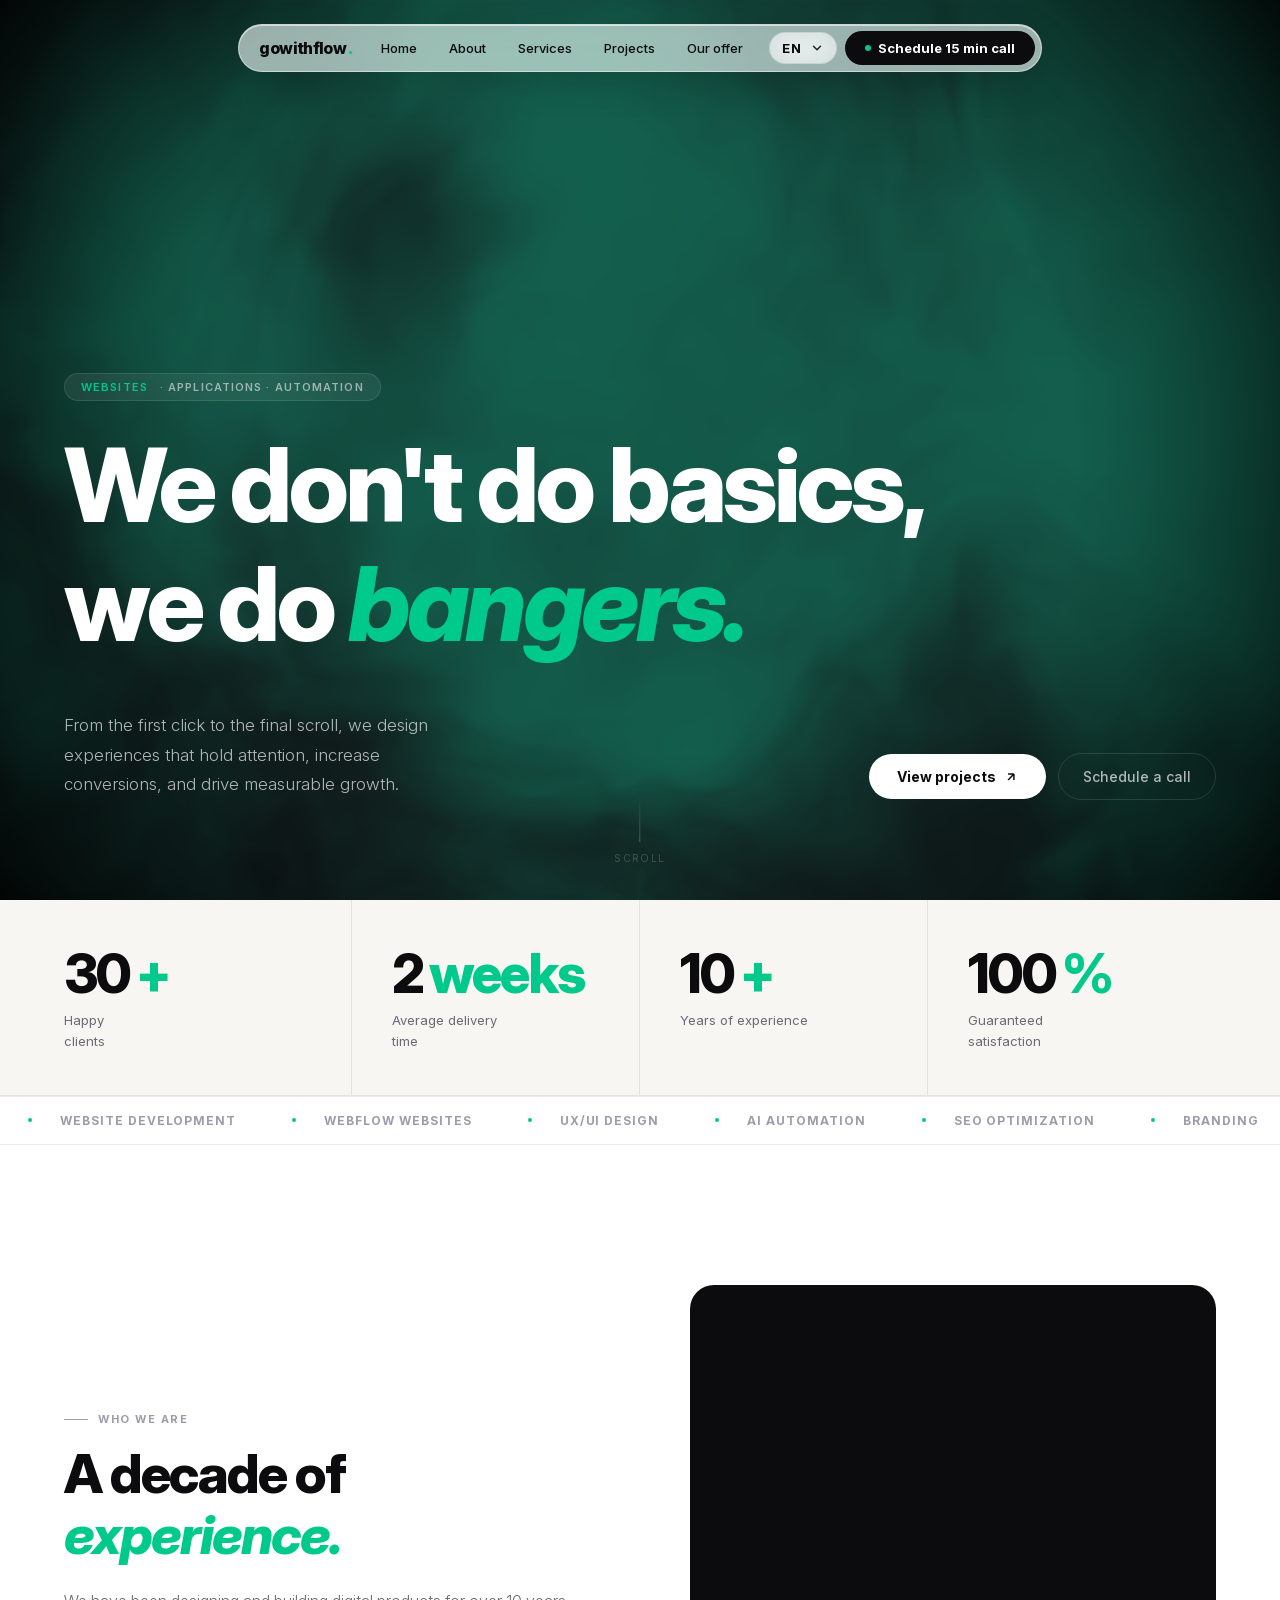
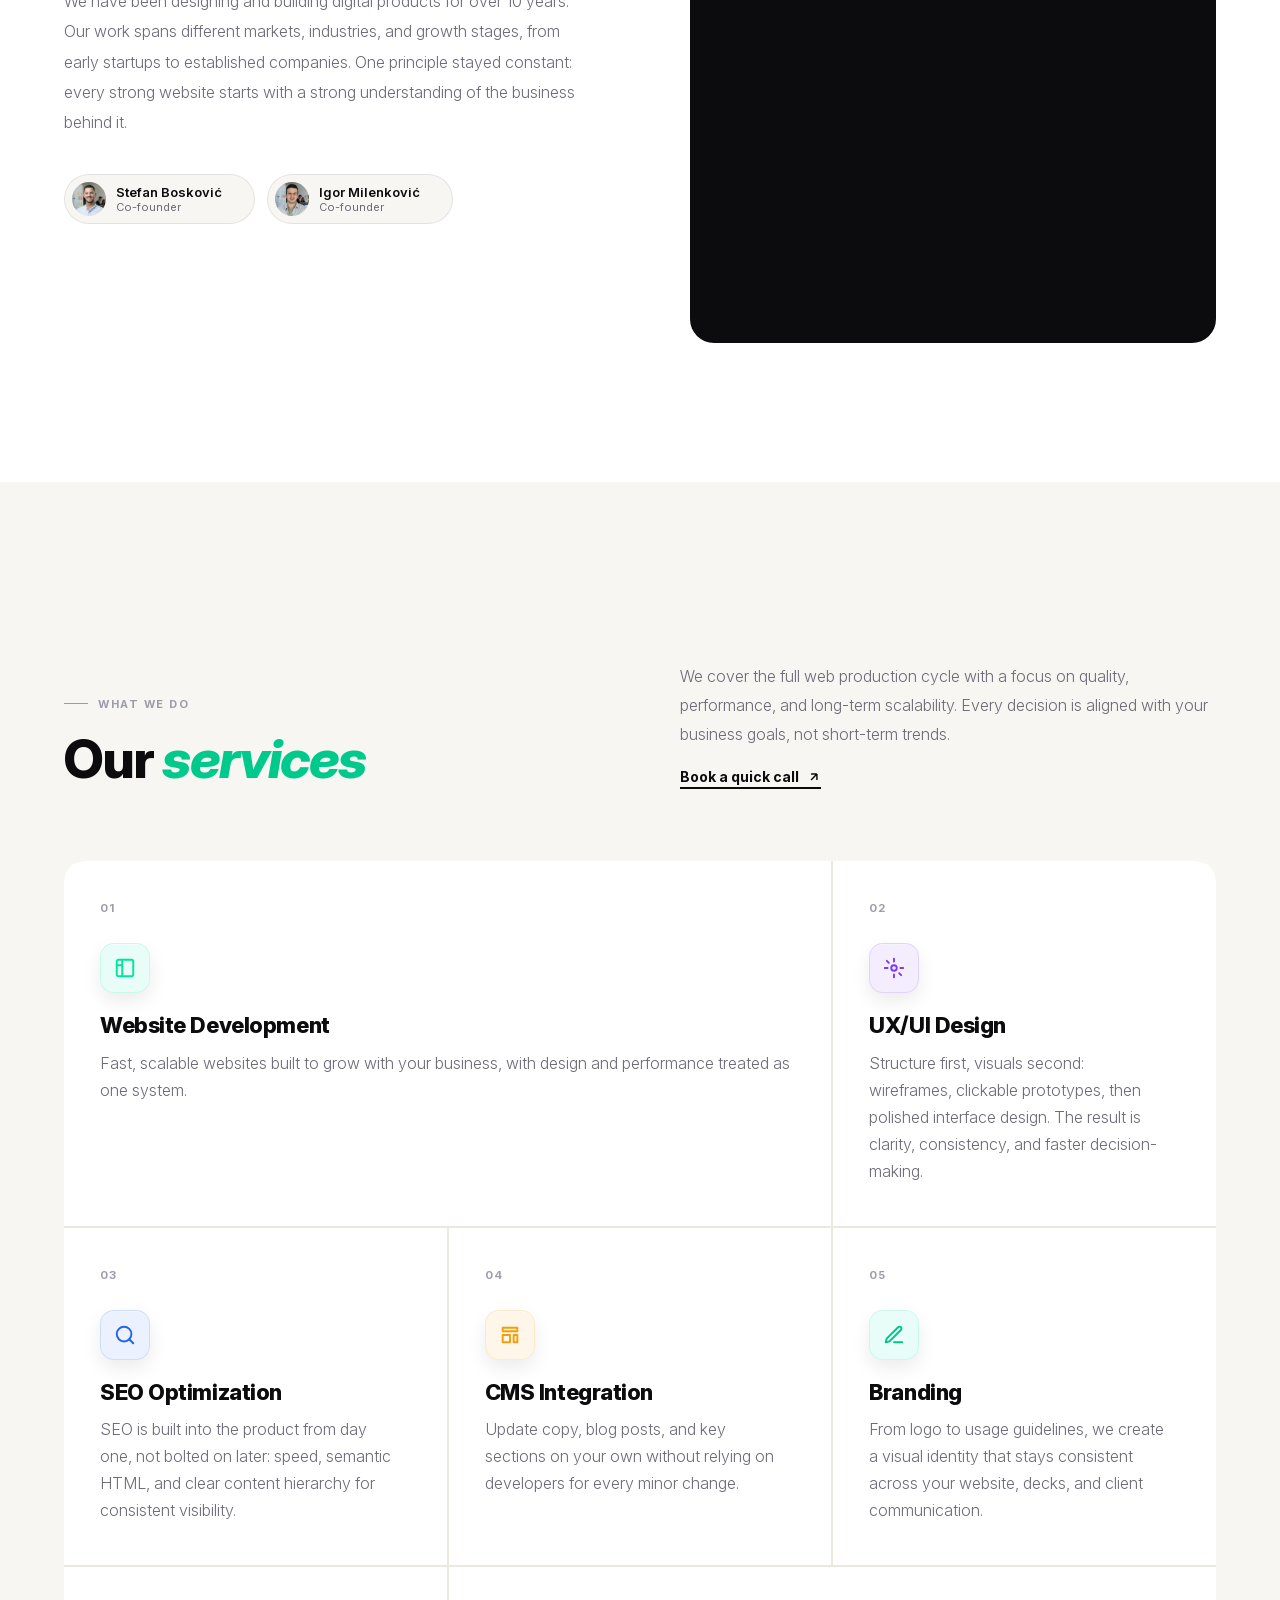
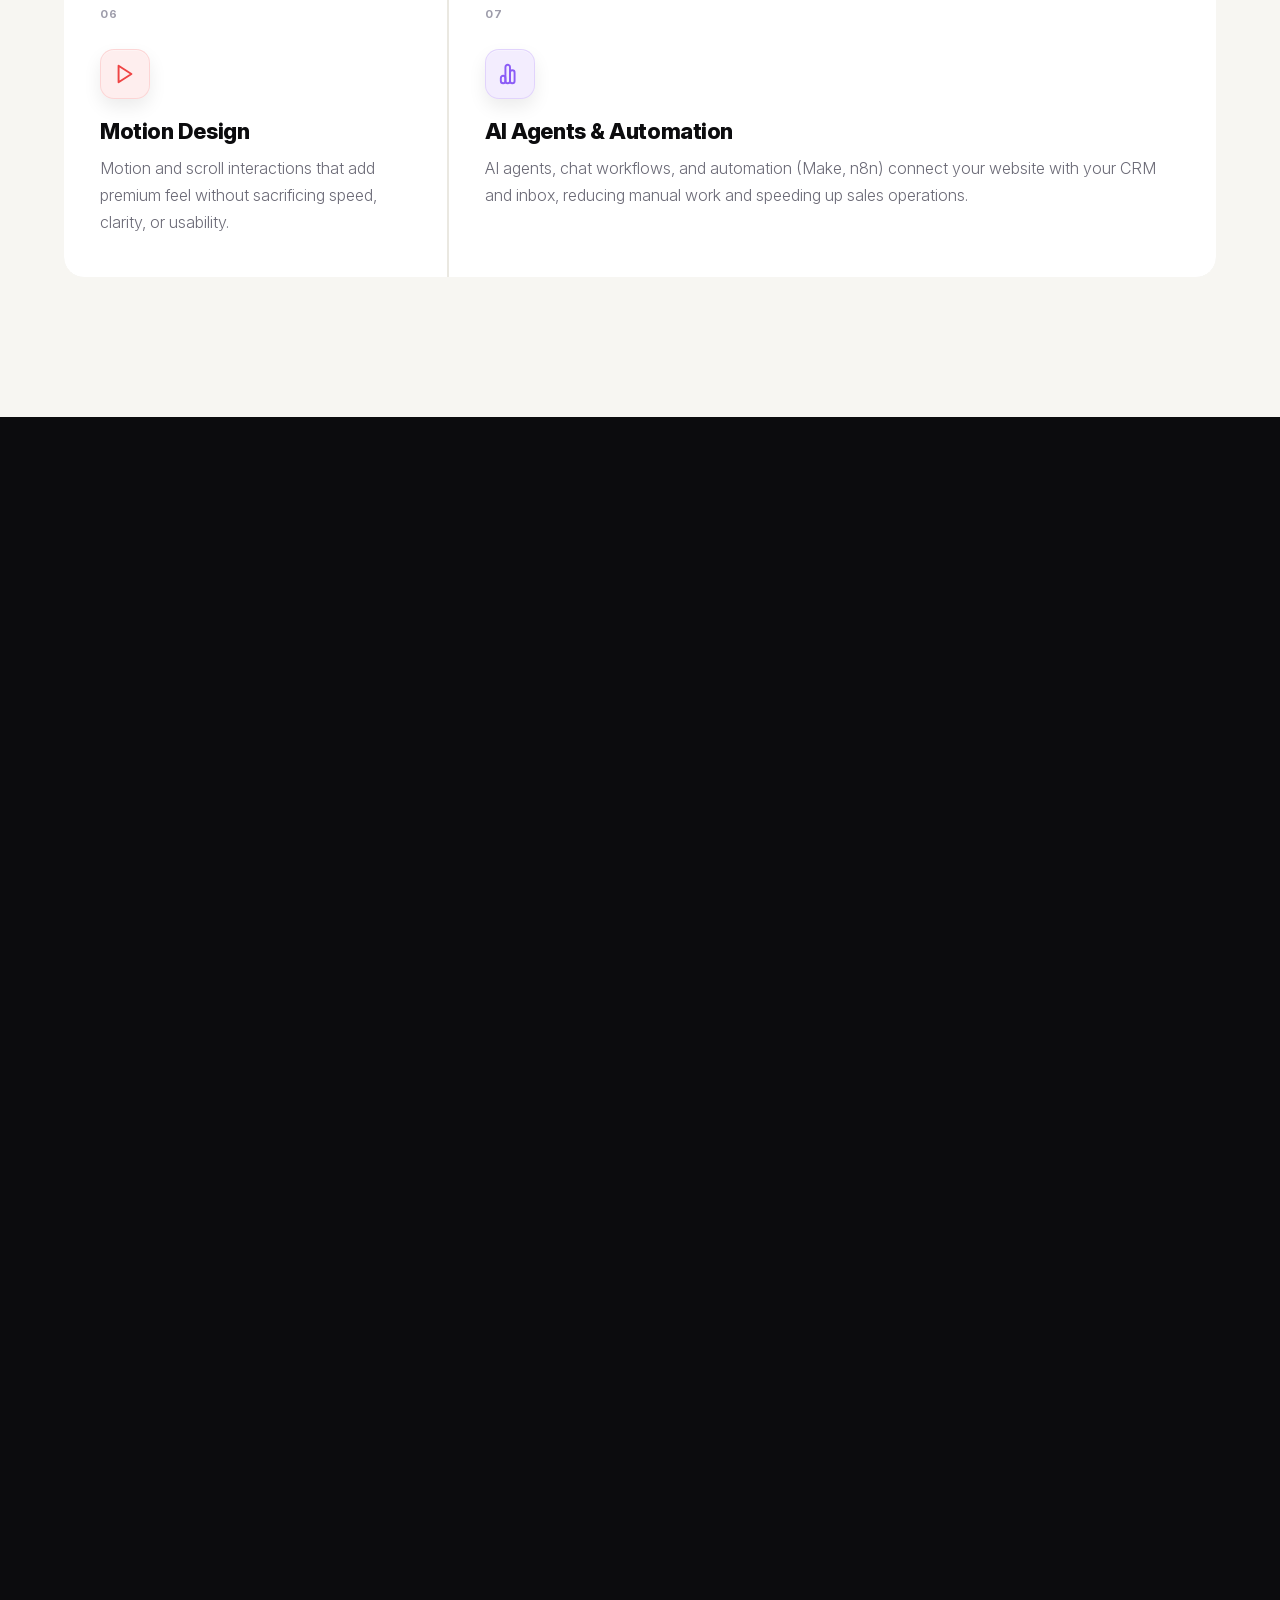
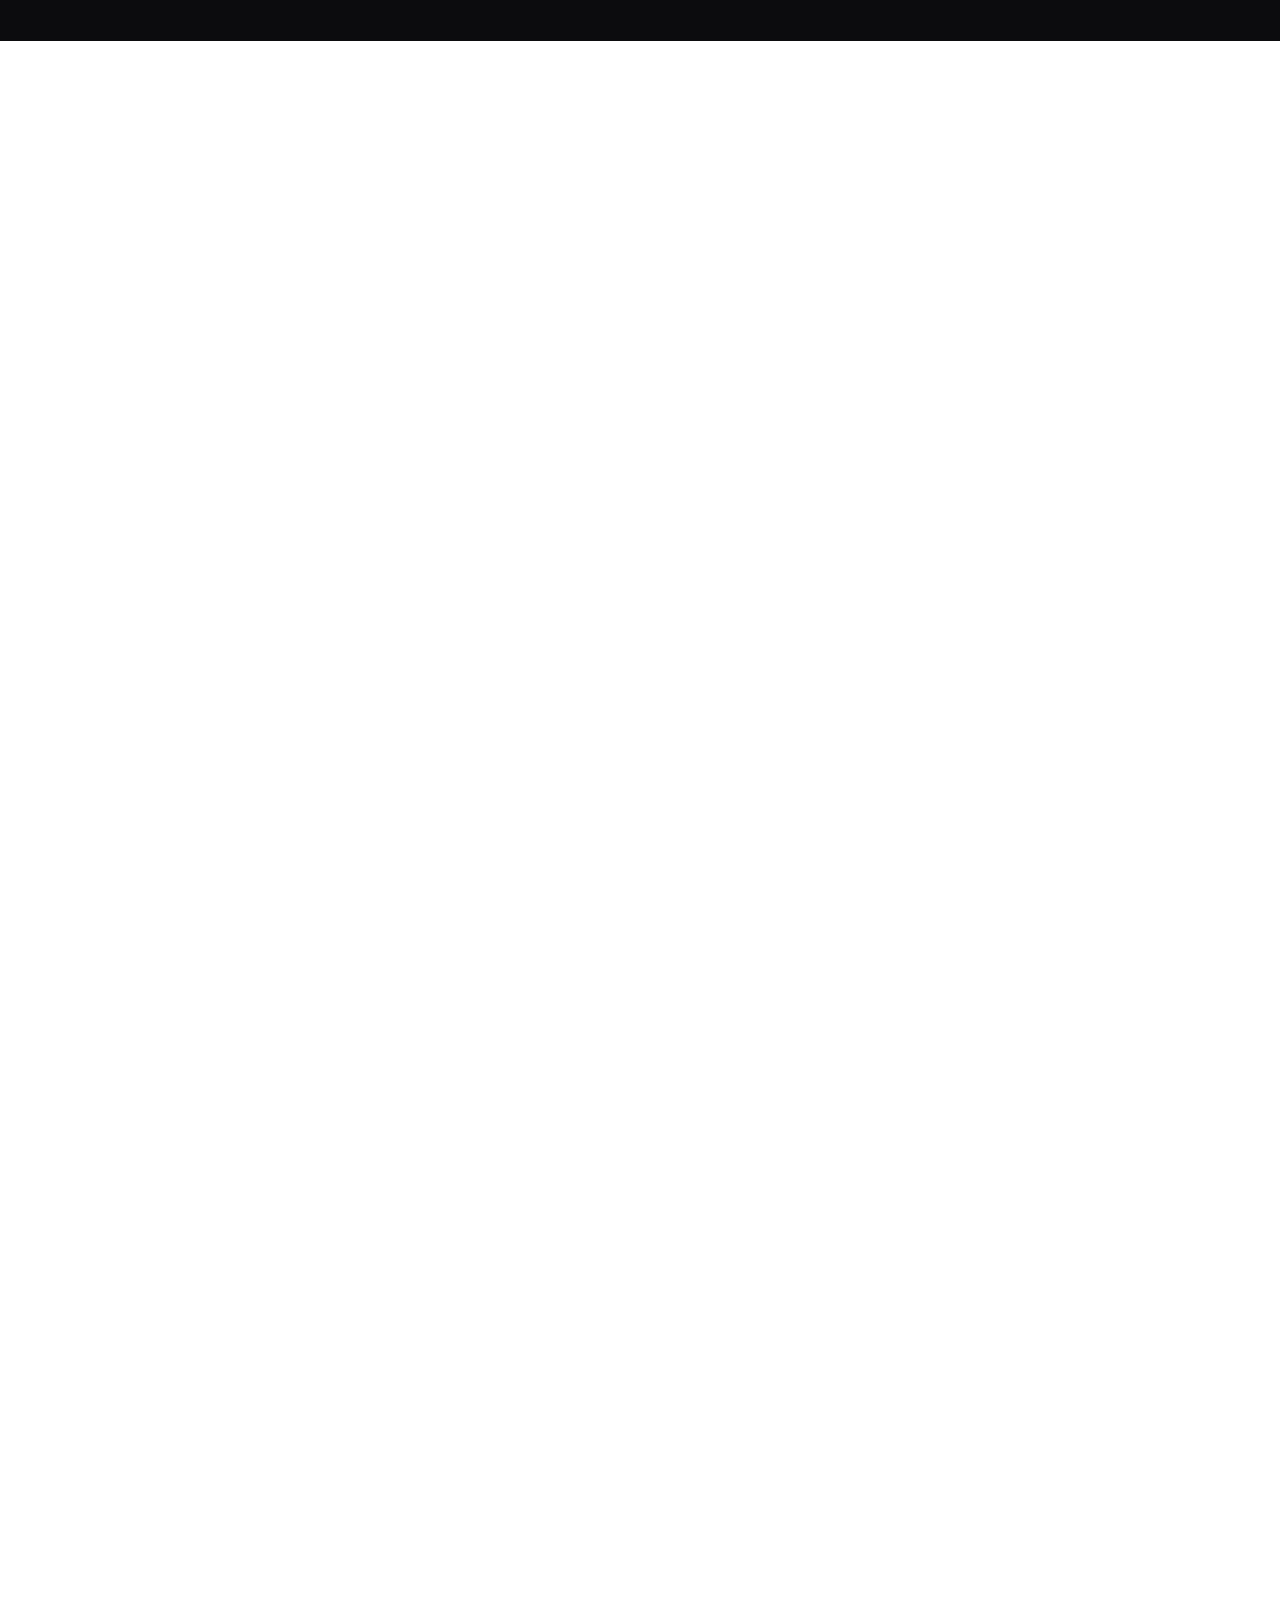
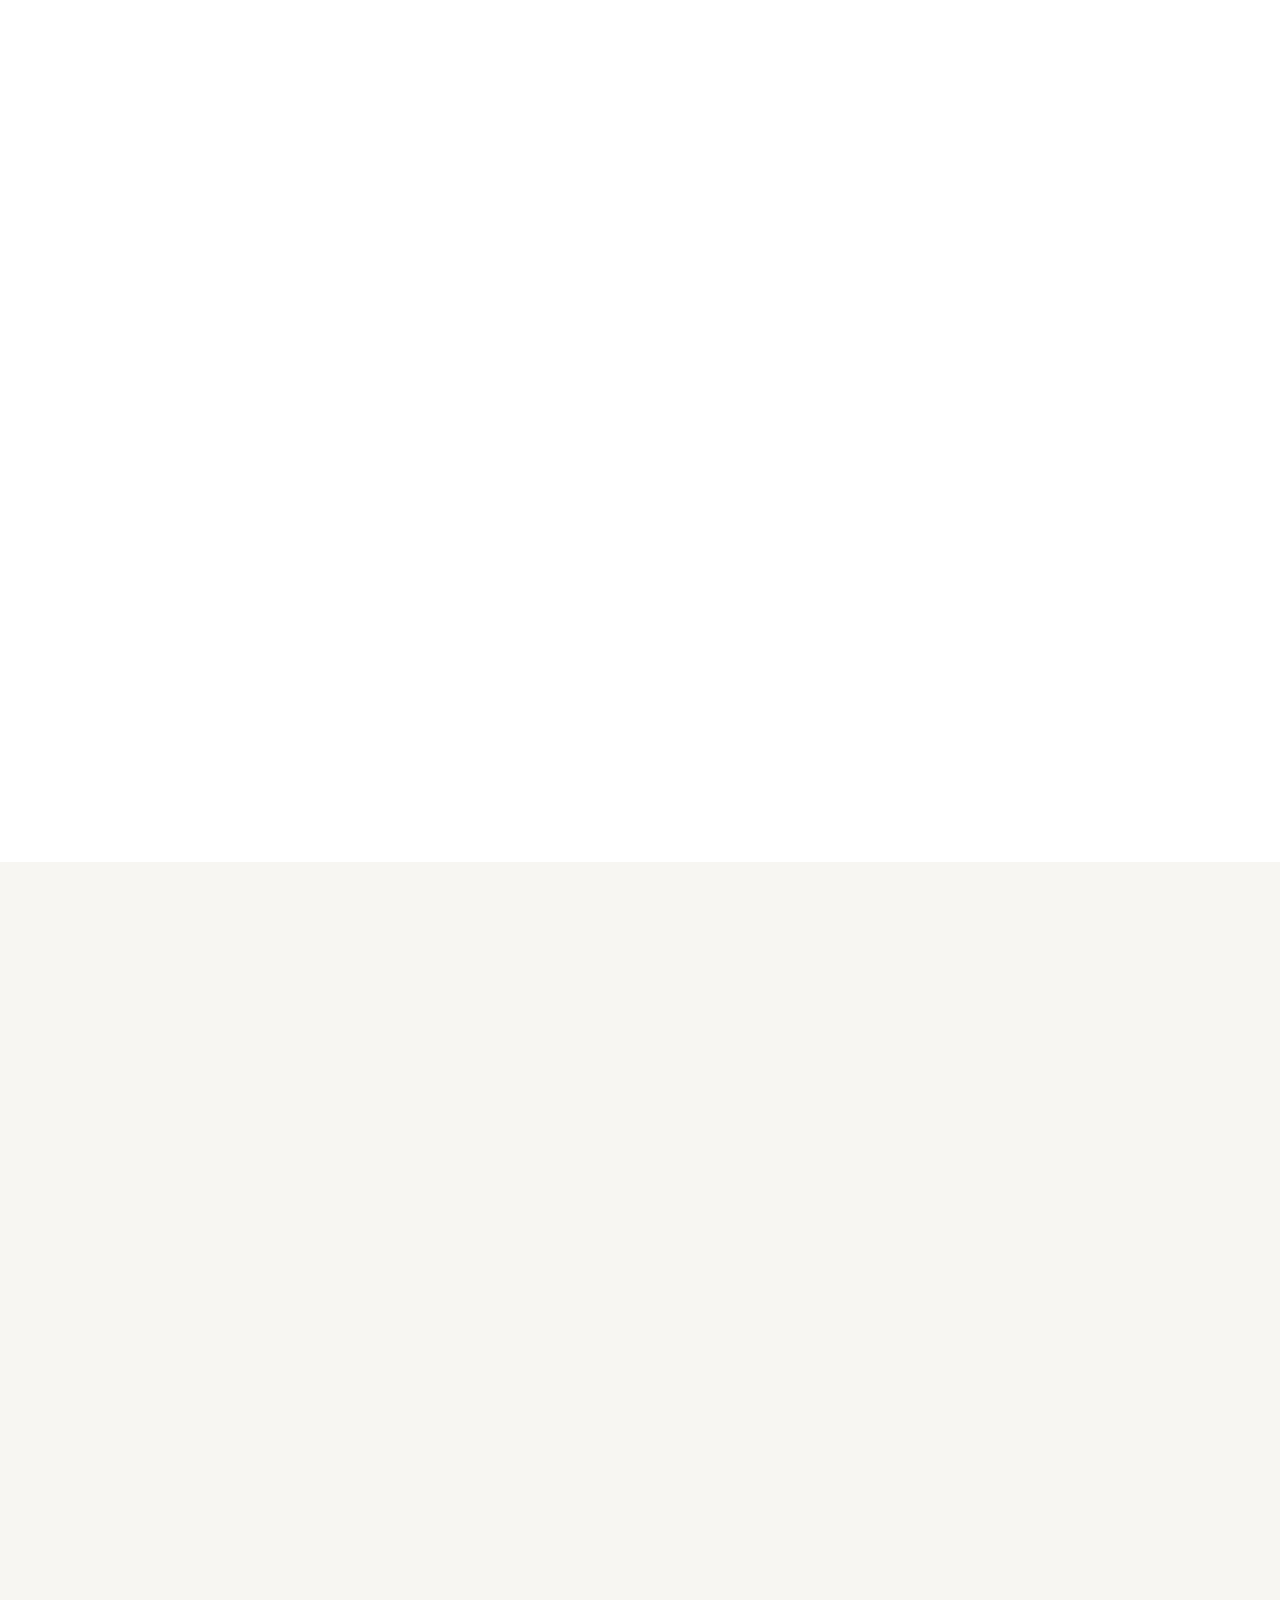
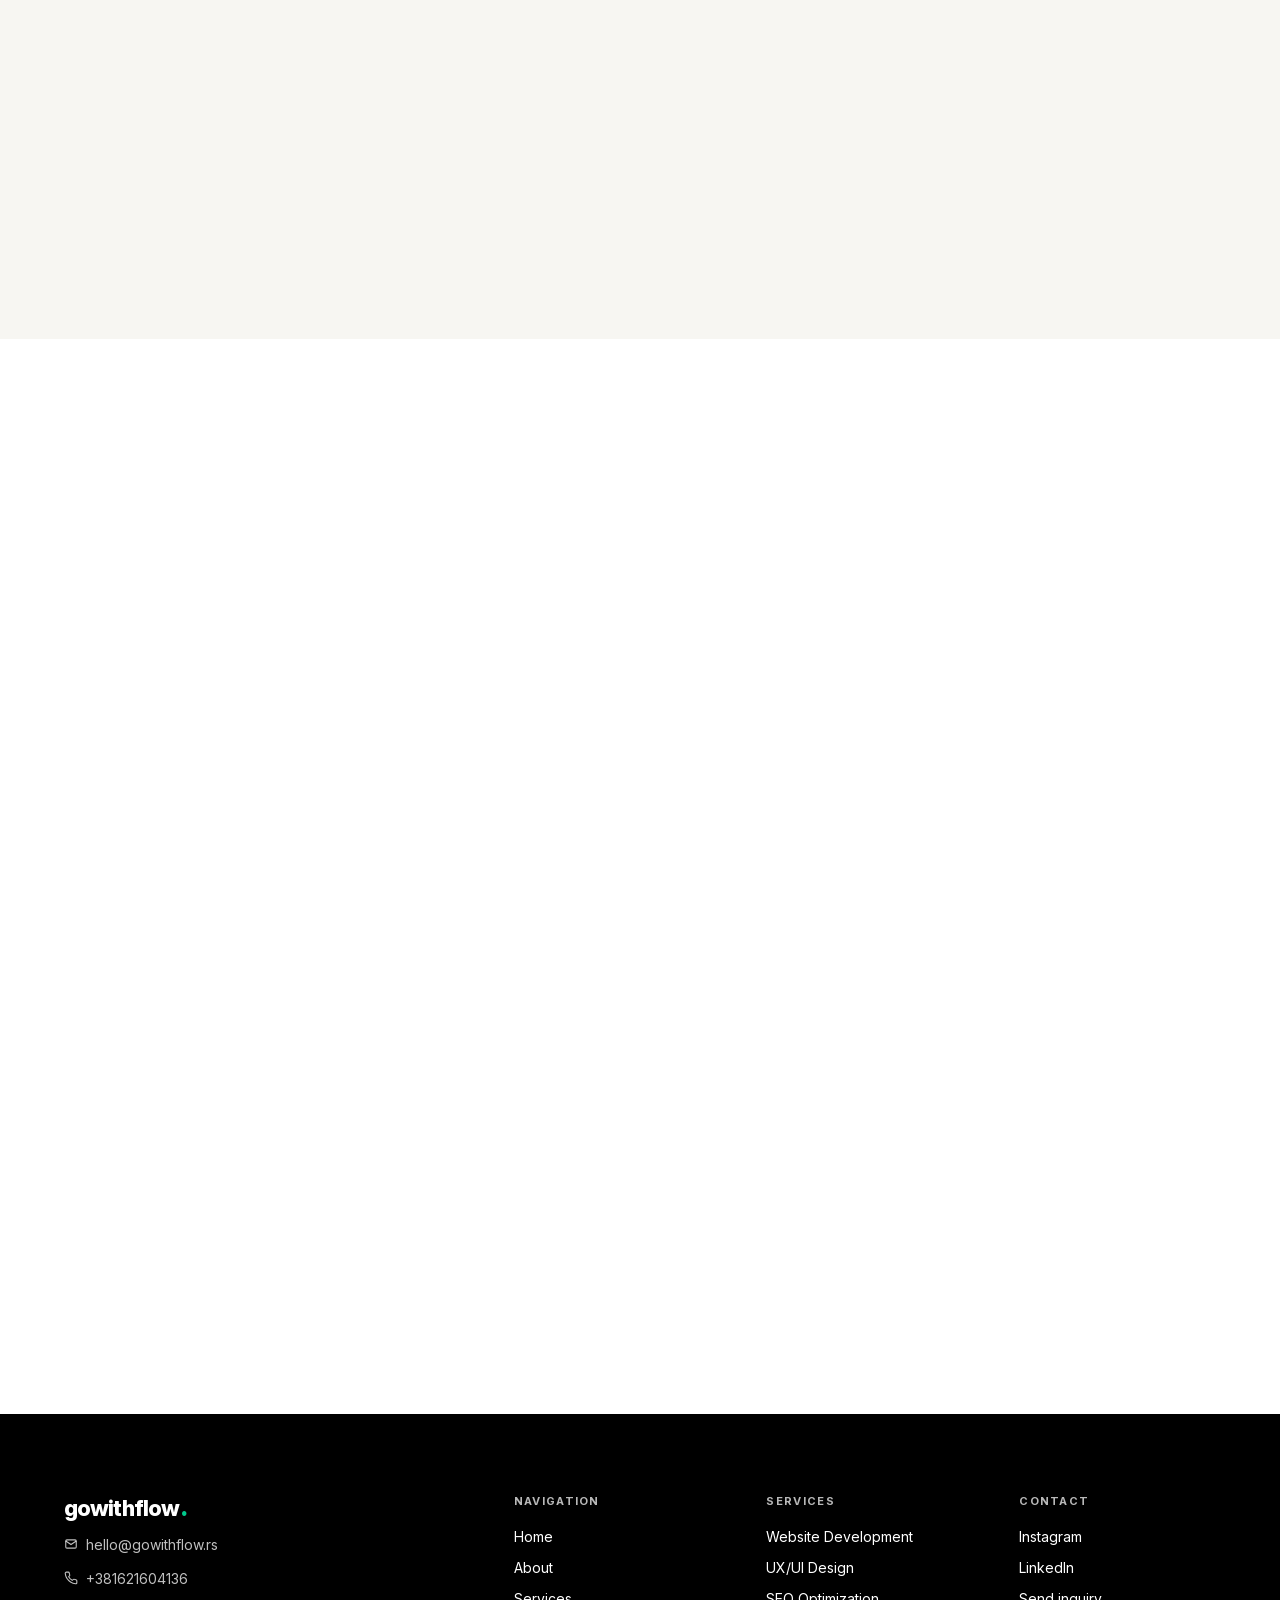
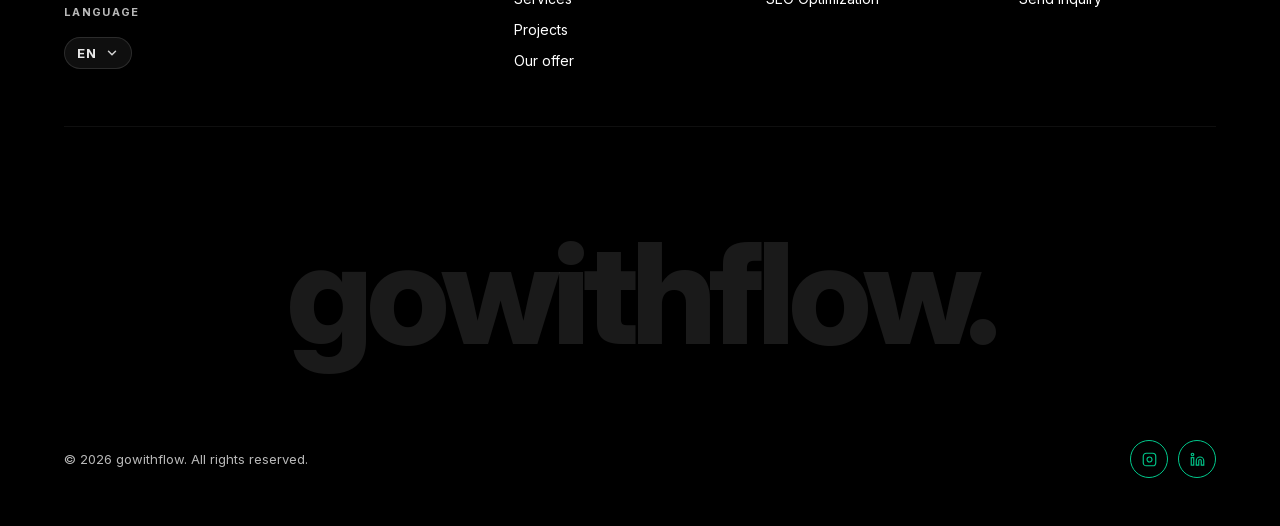
==== en/index.html @ 412c0fd0 "refactor: Update contact and index pages with Serbian language content for improved localization; en" ====
<!doctype html>
<html lang="en">

	<head>
		<meta charset="UTF-8" />
		<meta name="viewport" content="width=device-width, initial-scale=1.0" />
		<title>gowithflow | Web Agency for Websites, Apps & Automation</title>
		<meta name="description"
			  content="gowithflow is a digital agency focused on high-performing websites, scalable applications, and smart automation. We combine strategy, UX/UI, development, SEO, and AI workflows to help brands grow online." />
		<meta name="keywords"
			  content="web design agency, website development, webflow development, app development, UX UI design, SEO optimization, AI automation, AI agents" />
		<meta property="og:title" content="gowithflow — Websites, Applications & Automation" />
		<meta property="og:description"
			  content="Conversion-focused websites, custom applications, and practical automation. We design and build digital products that look sharp, load fast, and support business growth." />
		<meta property="og:type" content="website" />
		<!-- Self-hosted Inter variable font (no render-blocking Google Fonts) -->
		<link rel="preload" href="../assets/fonts/InterVariable.woff2" as="font" type="font/woff2" crossorigin />
		<link rel="preload" href="../assets/fonts/InterVariable-Italic.woff2" as="font" type="font/woff2" crossorigin />
		<link rel="stylesheet" href="../assets/css/main.css" />
	</head>

	<body>
		<!-- CURSOR FX (link-only) -->
		<div class="cursor-fx" id="curFx"></div>

		<!-- LOADER -->
		<div id="loader">
			<div class="ld-logo">gowithflow<span>.</span></div>
			<div class="ld-bar">
				<div class="ld-fill" id="ldfill"></div>
			</div>
			<div class="ld-num" id="ldnum">0%</div>
		</div>

		<!-- FLOATING PILL NAV -->
		<div class="nav-wrap">
			<nav id="nav">
				<a href="#hero" class="nav-logo">gowithflow<span>.</span></a>
				<button class="nav-toggle" id="nav-toggle" aria-label="Open menu" aria-expanded="false"
						aria-controls="nav-links">
					<span></span><span></span><span></span>
				</button>
				<ul class="nav-links" id="nav-links">
					<div class="nav-pill-indicator" id="npi"></div>
					<li><a href="#hero" data-section="hero">Home</a></li>
					<li><a href="#about" data-section="about">About</a></li>
					<li><a href="#services" data-section="services">Services</a></li>
					<li><a href="#projects" data-section="projects">Projects</a></li>
					<li><a href="#pricing" data-section="pricing">Our offer</a></li>
					<li class="nav-mobile-call">
						<a href="contact.html"><span class="nav-avail-dot"></span>Schedule 15 min call</a>
					</li>
					<li class="nav-lang">
						<div class="lang-dd" data-lang-switcher>
							<button class="lang-dd__btn" type="button" aria-haspopup="menu" aria-expanded="false">
								<span class="lang-dd__label">EN</span>
								<svg class="lang-dd__chev" viewBox="0 0 24 24" aria-hidden="true">
									<path d="M6 9l6 6 6-6" fill="none" stroke="currentColor" stroke-width="2.5"
										  stroke-linecap="round" stroke-linejoin="round" />
								</svg>
							</button>
							<div class="lang-dd__menu" role="menu" aria-label="Language" hidden>
								<button class="lang-dd__item" type="button" role="menuitemradio" data-lang="sr"
										aria-checked="false">
									<span class="lang-dd__code">SR</span>
									<span class="lang-dd__name">Srpski</span>
								</button>
								<button class="lang-dd__item" type="button" role="menuitemradio" data-lang="en"
										aria-checked="true">
									<span class="lang-dd__code">EN</span>
									<span class="lang-dd__name">English</span>
								</button>
							</div>
						</div>
					</li>
				</ul>
				<a href="contact.html" class="nav-cta">
					<span class="nav-avail-dot"></span>Schedule 15 min call
				</a>
			</nav>
		</div>

		<!-- HERO -->
		<section id="hero">
			<canvas id="hero-canvas"></canvas>
			<div class="hero-inner">
				<div class="hero-badge">
					<em>Websites</em>&nbsp;·&nbsp;Applications&nbsp;·&nbsp;Automation
				</div>
				<h1 class="hero-hl">
					<span class="tline"><span class="tword">We don't do basics,</span></span>
					<span class="tline"><span class="tword">we do <em>bangers.</em></span></span>
				</h1>
				<div class="hero-meta">
					<p class="hero-sub">
						From the first click to the final scroll, we design experiences that hold attention, increase
						conversions, and drive measurable growth.
					</p>
					<div class="hero-acts">
						<a href="#projects" class="btn-light">View projects
							<svg width="14" height="14" viewBox="0 0 24 24" fill="none" stroke="currentColor"
								 stroke-width="2.5">
								<path d="M7 17L17 7M17 7H7M17 7v10" />
							</svg></a>
						<a href="contact.html" class="btn-outline">Schedule a call</a>
					</div>
				</div>
			</div>
			<div class="scroll-cue">
				<div class="scroll-cue-line"></div>
				<span>Scroll</span>
			</div>
		</section>

		<!-- STATS -->
		<div class="stats-band">
			<div class="stats-inner">
				<div class="sblock reveal">
					<div class="sn">30<em>+</em></div>
					<div class="sl">Happy<br />clients</div>
				</div>
				<div class="sblock reveal" style="transition-delay: 0.08s">
					<div class="sn">2<em>weeks</em></div>
					<div class="sl">Average delivery<br />time</div>
				</div>
				<div class="sblock reveal" style="transition-delay: 0.16s">
					<div class="sn">10<em>+</em></div>
					<div class="sl">Years of experience</div>
				</div>
				<div class="sblock reveal" style="transition-delay: 0.24s">
					<div class="sn">100<em>%</em></div>
					<div class="sl">Guaranteed<br />satisfaction</div>
				</div>
			</div>
		</div>

		<!-- MARQUEE -->
		<div class="marq-wrap">
			<div class="marq-track">
				<div class="marq-group">
					<span class="mi"><span class="mdot"></span>Website Development</span>
					<span class="mi"><span class="mdot"></span>Webflow Websites</span>
					<span class="mi"><span class="mdot"></span>UX/UI Design</span>
					<span class="mi"><span class="mdot"></span>AI Automation</span>
					<span class="mi"><span class="mdot"></span>SEO Optimization</span>
					<span class="mi"><span class="mdot"></span>Branding</span>
					<span class="mi"><span class="mdot"></span>Motion</span>
					<span class="mi"><span class="mdot"></span>Web Sales</span>
				</div>
				<div class="marq-group" aria-hidden="true">
					<span class="mi"><span class="mdot"></span>Website Development</span>
					<span class="mi"><span class="mdot"></span>Webflow Websites</span>
					<span class="mi"><span class="mdot"></span>UX/UI Design</span>
					<span class="mi"><span class="mdot"></span>AI Automation</span>
					<span class="mi"><span class="mdot"></span>SEO Optimization</span>
					<span class="mi"><span class="mdot"></span>Branding</span>
					<span class="mi"><span class="mdot"></span>Motion</span>
					<span class="mi"><span class="mdot"></span>Web Sales</span>
				</div>
			</div>
		</div>

		<!-- ABOUT -->
		<section id="about" class="sec">
			<div class="mwrap about-grid">
				<div class="about-body reveal-l">
					<div class="kicker">Who we are</div>
					<h2 class="hl2">A decade of <em>experience.</em></h2>
					<p>
						We have been designing and building digital products for over 10 years. Our work spans different
						markets, industries, and growth stages, from early startups to established companies. One
						principle stayed constant: every strong website starts with a strong understanding of the
						business behind it.
					</p>
					<div class="team-row">
						<a href="https://www.linkedin.com/in/stefan-bo%C5%A1kovi%C4%87-0316a1131/" target="_blank"
						   class="tchip linkedin-chip">
							<div class="tchip-av">
								<img src="../assets/stefan_about-us.webp" alt="Stefan Bosković" loading="lazy" />
							</div>
							<div>
								<div class="tcn">Stefan Bosković</div>
								<div class="tcr">Co-founder</div>
							</div>
							<div class="li-icon">
								<svg viewBox="0 0 24 24" width="16" height="16" fill="none" stroke="currentColor"
									 stroke-width="2" stroke-linecap="round" stroke-linejoin="round">
									<path d="M16 8a6 6 0 0 1 6 6v7h-4v-7a2 2 0 0 0-4 0v7h-4v-7a6 6 0 0 1 6-6z"></path>
									<rect x="2" y="9" width="4" height="12"></rect>
									<circle cx="4" cy="4" r="2"></circle>
								</svg>
							</div>
						</a>
						<a href="https://www.linkedin.com/in/milenkovicig/" target="_blank" class="tchip linkedin-chip">
							<div class="tchip-av">
								<img src="../assets/igor_about-us.webp" alt="Igor Milenković" loading="lazy" />
							</div>
							<div>
								<div class="tcn">Igor Milenković</div>
								<div class="tcr">Co-founder</div>
							</div>
							<div class="li-icon">
								<svg viewBox="0 0 24 24" width="16" height="16" fill="none" stroke="currentColor"
									 stroke-width="2" stroke-linecap="round" stroke-linejoin="round">
									<path d="M16 8a6 6 0 0 1 6 6v7h-4v-7a2 2 0 0 0-4 0v7h-4v-7a6 6 0 0 1 6-6z"></path>
									<rect x="2" y="9" width="4" height="12"></rect>
									<circle cx="4" cy="4" r="2"></circle>
								</svg>
							</div>
						</a>
					</div>
				</div>
				<div class="about-visual reveal">
					<div class="av-card">
						<video id="about-visual-vid" loop muted playsinline preload="none"
							   style="position: absolute; top: 0; left: 0; width: 100%; height: 100%; object-fit: cover; z-index: 0;">
							<source src="../assets/English/Our works - EN.mp4" type="video/mp4" />
						</video>
					</div>
				</div>
			</div>
		</section>

		<!-- SERVICES -->
		<section id="services" class="sec">
			<div class="mwrap">
				<div class="svc-head reveal">
					<div>
						<div class="kicker">What we do</div>
						<h2 class="hl2">Our <em class="g">services</em></h2>
					</div>
					<div>
						<p class="sh-note">
							We cover the full web production cycle with a focus on quality, performance, and long-term
							scalability. Every decision is aligned with your business goals, not short-term trends.
						</p>
						<a href="contact.html" class="sh-cta">Book a quick call
							<svg width="14" height="14" viewBox="0 0 24 24" fill="none" stroke="currentColor"
								 stroke-width="2.5">
								<path d="M7 17L17 7M17 7H7M17 7v10" />
							</svg></a>
					</div>
				</div>
				<div class="svc-bento reveal">
					<!-- ROW 1: wide (2col) + 1 -->
					<div class="sc wide" onmousemove="scGlow(this, event)">
						<div class="sc-inner">
							<div class="sc-num">01</div>
							<div class="sc-icon-box" style="
                  background: rgba(0, 229, 160, 0.09);
                  border: 1px solid rgba(0, 229, 160, 0.14);
                ">
								<svg viewBox="0 0 24 24" fill="none" stroke="#00e5a0" stroke-width="1.8">
									<rect x="3" y="3" width="18" height="18" rx="2" />
									<path d="M9 3v18M3 9h6" />
								</svg>
							</div>
							<div class="sc-name">Website Development</div>
							<div class="sc-desc">
								Fast, scalable websites built to grow with your business, with design and performance
								treated as one system.
							</div>
						</div>
						<div class="sc-arr">
							<svg viewBox="0 0 24 24" fill="none">
								<path d="M7 17L17 7M17 7H7M17 7v10" />
							</svg>
						</div>
					</div>
					<div class="sc" onmousemove="scGlow(this, event)">
						<div class="sc-inner">
							<div class="sc-num">02</div>
							<div class="sc-icon-box" style="
                  background: rgba(124, 58, 237, 0.09);
                  border: 1px solid rgba(124, 58, 237, 0.14);
                ">
								<svg viewBox="0 0 24 24" fill="none" stroke="#7c3aed" stroke-width="1.8">
									<circle cx="12" cy="12" r="3" />
									<path
										  d="M12 2v3M12 19v3M4.22 4.22l2.12 2.12M17.66 17.66l2.12 2.12M2 12h3M19 12h3" />
								</svg>
							</div>
							<div class="sc-name">UX/UI Design</div>
							<div class="sc-desc">
								Structure first, visuals second: wireframes, clickable prototypes, then polished
								interface design. The result is clarity, consistency, and faster decision-making.
							</div>
						</div>
						<div class="sc-arr">
							<svg viewBox="0 0 24 24" fill="none">
								<path d="M7 17L17 7M17 7H7M17 7v10" />
							</svg>
						</div>
					</div>
					<!-- ROW 2: 3 equal cards -->
					<div class="sc" onmousemove="scGlow(this, event)">
						<div class="sc-inner">
							<div class="sc-num">03</div>
							<div class="sc-icon-box" style="
                  background: rgba(37, 99, 235, 0.09);
                  border: 1px solid rgba(37, 99, 235, 0.14);
                ">
								<svg viewBox="0 0 24 24" fill="none" stroke="#2563eb" stroke-width="1.8">
									<circle cx="11" cy="11" r="8" />
									<path d="M21 21l-4.35-4.35" />
								</svg>
							</div>
							<div class="sc-name">SEO Optimization</div>
							<div class="sc-desc">
								SEO is built into the product from day one, not bolted on later: speed, semantic HTML,
								and clear content hierarchy for consistent visibility.
							</div>
						</div>
						<div class="sc-arr">
							<svg viewBox="0 0 24 24" fill="none">
								<path d="M7 17L17 7M17 7H7M17 7v10" />
							</svg>
						</div>
					</div>
					<div class="sc" onmousemove="scGlow(this, event)">
						<div class="sc-inner">
							<div class="sc-num">04</div>
							<div class="sc-icon-box" style="
                  background: rgba(245, 158, 11, 0.09);
                  border: 1px solid rgba(245, 158, 11, 0.14);
                ">
								<svg viewBox="0 0 24 24" fill="none" stroke="#f59e0b" stroke-width="1.8">
									<path d="M4 4h16v4H4zM4 12h8v8H4zM16 12h4v8h-4z" />
								</svg>
							</div>
							<div class="sc-name">CMS Integration</div>
							<div class="sc-desc">
								Update copy, blog posts, and key sections on your own without relying on developers for
								every minor change.
							</div>
						</div>
						<div class="sc-arr">
							<svg viewBox="0 0 24 24" fill="none">
								<path d="M7 17L17 7M17 7H7M17 7v10" />
							</svg>
						</div>
					</div>
					<div class="sc" onmousemove="scGlow(this, event)">
						<div class="sc-inner">
							<div class="sc-num">05</div>
							<div class="sc-icon-box" style="
                  background: rgba(0, 229, 160, 0.09);
                  border: 1px solid rgba(0, 229, 160, 0.14);
                ">
								<svg viewBox="0 0 24 24" fill="none" stroke="#00e5a0" stroke-width="1.8">
									<path d="M12 20h9M16.5 3.5a2.121 2.121 0 0 1 3 3L7 19l-4 1 1-4L16.5 3.5z" />
								</svg>
							</div>
							<div class="sc-name">Branding</div>
							<div class="sc-desc">
								From logo to usage guidelines, we create a visual identity that stays consistent across
								your website, decks, and client communication.
							</div>
						</div>
						<div class="sc-arr">
							<svg viewBox="0 0 24 24" fill="none">
								<path d="M7 17L17 7M17 7H7M17 7v10" />
							</svg>
						</div>
					</div>
					<!-- ROW 3: 1 + wide (2col) -->
					<div class="sc" onmousemove="scGlow(this, event)">
						<div class="sc-inner">
							<div class="sc-num">06</div>
							<div class="sc-icon-box" style="
                  background: rgba(239, 68, 68, 0.09);
                  border: 1px solid rgba(239, 68, 68, 0.14);
                ">
								<svg viewBox="0 0 24 24" fill="none" stroke="#ef4444" stroke-width="1.8">
									<path d="M5 3l14 9-14 9V3z" />
								</svg>
							</div>
							<div class="sc-name">Motion Design</div>
							<div class="sc-desc">
								Motion and scroll interactions that add premium feel without sacrificing speed, clarity,
								or usability.
							</div>
						</div>
						<div class="sc-arr">
							<svg viewBox="0 0 24 24" fill="none">
								<path d="M7 17L17 7M17 7H7M17 7v10" />
							</svg>
						</div>
					</div>
					<div class="sc wide" onmousemove="scGlow(this, event)">
						<div class="sc-inner">
							<div class="sc-num">07</div>
							<div class="sc-icon-box" style="
                  background: rgba(124, 58, 237, 0.09);
                  border: 1px solid rgba(124, 58, 237, 0.14);
                ">
								<svg viewBox="0 0 24 24" fill="none" stroke="#7c3aed" stroke-width="1.8">
									<path
										  d="M9.5 2A2.5 2.5 0 0 1 12 4.5v15a2.5 2.5 0 0 1-5 0v-15A2.5 2.5 0 0 1 9.5 2z" />
									<path
										  d="M14.5 8A2.5 2.5 0 0 1 17 10.5v9a2.5 2.5 0 0 1-5 0v-9A2.5 2.5 0 0 1 14.5 8z" />
									<path
										  d="M4.5 14A2.5 2.5 0 0 1 7 16.5v3a2.5 2.5 0 0 1-5 0v-3A2.5 2.5 0 0 1 4.5 14z" />
								</svg>
							</div>
							<div class="sc-name">AI Agents & Automation</div>
							<div class="sc-desc">
								AI agents, chat workflows, and automation (Make, n8n) connect your website with your CRM
								and inbox, reducing manual work and speeding up sales operations.
							</div>
						</div>
						<div class="sc-arr">
							<svg viewBox="0 0 24 24" fill="none">
								<path d="M7 17L17 7M17 7H7M17 7v10" />
							</svg>
						</div>
					</div>
				</div>
			</div>
		</section>

		<!-- OUR APPROACH SECTION -->
		<section id="ai" class="sec" style="background: var(--ink)">
			<div class="mwrap ai-grid">
				<div class="ai-text reveal-l">
					<h2 class="ai-hl">
						Premium web design on the surface, AI and automation behind the scenes.
					</h2>
					<div class="proc-kicker kicker" style="margin-top: 22px">AI agents and digital systems</div>
					<p class="ai-body">
						Your website should be fast, clear, and aligned with how your team already works.
						<strong>Where it makes business sense, we can also implement AI agents and automation to reduce
							repetitive tasks, from lead forms to CRM and tool integrations.</strong>
					</p>

					<a href="contact.html" class="btn-light">Talk about AI solutions
						<svg width="14" height="14" viewBox="0 0 24 24" fill="none" stroke="currentColor"
							 stroke-width="2.5">
							<path d="M7 17L17 7M17 7H7M17 7v10" />
						</svg></a>
				</div>
				<div class="ai-visual reveal">
					<div class="ai-vis-main">
						<!-- Terminal window -->
						<div class="ai-terminal">
							<div class="at-bar">
								<span class="atb r"></span><span class="atb y"></span><span class="atb g"></span>
								<span class="at-bar-title">flow-ai-agent.js</span>
							</div>
							<div class="at-body">
								<div class="at-line">
									<span class="at-prompt">›</span><span class="at-cmd" id="at-cmd1"></span>
								</div>
								<div class="at-line at-res">
									<span class="at-out" id="at-out1"></span>
								</div>
								<div class="at-line" style="margin-top: 6px">
									<span class="at-prompt">›</span><span class="at-cmd" id="at-cmd2"></span>
								</div>
								<div class="at-line at-res">
									<span class="at-out" id="at-out2"></span>
								</div>
								<div class="at-cursor-line">
									<span class="at-prompt">›</span><span class="at-blink">_</span>
								</div>
							</div>
						</div>
					</div>
					<!-- Tool stack list below canvas -->
					<div class="ai-tools-list">
						<div class="atl-label">Tools we connect in real client projects</div>
						<div class="atl-grid">
							<div class="atl-item active">
								<div class="atl-dot" style="background: #00e5a0"></div>
								Claude AI
							</div>
							<div class="atl-item active">
								<div class="atl-dot" style="background: #146ef5"></div>
								Platforms
							</div>
							<div class="atl-item active">
								<div class="atl-dot" style="background: #0055ff"></div>
								No-code
							</div>
							<div class="atl-item active">
								<div class="atl-dot" style="background: #6e30d9"></div>
								Make.com
							</div>
							<div class="atl-item">
								<div class="atl-dot" style="background: #f59e0b"></div>
								GPT-4o
							</div>
							<div class="atl-item">
								<div class="atl-dot" style="background: #ef4444"></div>
								Midjourney
							</div>
							<div class="atl-item">
								<div class="atl-dot" style="background: #7c3aed"></div>
								Cursor
							</div>
							<div class="atl-item">
								<div class="atl-dot" style="background: #2563eb"></div>
								n8n
							</div>
							<div class="atl-item">
								<div class="atl-dot" style="background: #00c48c"></div>
								Lottie
							</div>
							<div class="atl-item">
								<div class="atl-dot" style="background: #9d9caa"></div>
								Runway ML
							</div>
						</div>
					</div>
				</div>
			</div>
			<div class="mwrap" style="margin-top: 48px">
				<div class="proc-kicker kicker reveal">How collaboration works</div>
				<div class="proc-steps reveal">
					<div class="ps" data-n="1">
						<div class="ps-accent"></div>
						<div class="ps-n">STEP 01</div>
						<div class="ps-title">Intro call</div>
						<div class="ps-desc">
							Around 30 minutes to align on goals, audience, timeline, and constraints. No generic pitch,
							just a focused fit check.
						</div>
					</div>
					<div class="ps" data-n="2">
						<div class="ps-accent"></div>
						<div class="ps-n">STEP 02</div>
						<div class="ps-title">Design and prototype</div>
						<div class="ps-desc">
							Visual direction, wireframes, and a clickable prototype. Sign-off before development means
							fewer surprises later.
						</div>
					</div>
					<div class="ps" data-n="3">
						<div class="ps-accent"></div>
						<div class="ps-n">STEP 03</div>
						<div class="ps-title">Development and motion</div>
						<div class="ps-desc">
							Development in Webflow (or custom stack when needed) with clear revision rounds. Motion and
							micro-details are polished before launch.
						</div>
					</div>
					<div class="ps" data-n="4">
						<div class="ps-accent"></div>
						<div class="ps-n">STEP 04</div>
						<div class="ps-title">Launch and handover</div>
						<div class="ps-desc">
							The site goes live, then we walk your team through CMS usage. You also get 30 days of
							post-launch support with no hidden fees.
						</div>
					</div>
				</div>
			</div>
		</section>

		<!-- PROJECTS -->
		<section id="projects" class="sec">
			<div class="mwrap">
				<div class="proj-head reveal">
					<div>
						<div class="kicker">Selected work</div>
						<h2 class="hl2">Our <em class="g">work</em></h2>
					</div>
				</div>
				<div class="proj-featured-wrap reveal" id="proj-featured-wrap">
					<div class="proj-featured-grid" id="pt">
						<article class="pc pc--portfolio pc--wide" data-slide id="proj-1">
							<header class="pc-port-head">
								<div class="pc-port-head__main">
									<p class="pc-port-label">SaaS · AI</p>
									<h3 class="pc-port-title">Test AI Models</h3>
								</div>
							</header>
							<div class="pc-port-viewport">
								<div class="pc-port-track">
									<div class="pc-port-slide">
										<img class="pc-img" src="../assets/featured%20projects/testai.webp"
											 alt="Test AI Models - preview" loading="lazy" decoding="async"
											 draggable="false" />
									</div>
								</div>
							</div>
							<footer class="pc-port-foot">
								<p class="pc-port-desc">
									Landing page for an AI product with clear message hierarchy, purposeful animation,
									and SEO built into the structure.
								</p>
								<a href="https://testaimodels.com/" target="_blank" rel="noopener"
								   class="pc-port-cta">Open website ↗</a>
							</footer>
						</article>
						<article class="pc pc--portfolio" data-slide id="proj-2">
							<header class="pc-port-head">
								<div class="pc-port-head__main">
									<p class="pc-port-label">Marketing · CMS</p>
									<h3 class="pc-port-title">Dice Media</h3>
								</div>
								<div class="pc-port-arrows">
									<button type="button" class="pc-port-arrow pc-port-prev"
											aria-label="Previous preview">
										<svg viewBox="0 0 24 24" aria-hidden="true">
											<path d="M15 18l-6-6 6-6" fill="none" stroke="currentColor" stroke-width="2"
												  stroke-linecap="round" stroke-linejoin="round" />
										</svg>
									</button>
									<button type="button" class="pc-port-arrow pc-port-next" aria-label="Next preview">
										<svg viewBox="0 0 24 24" aria-hidden="true">
											<path d="M9 18l6-6-6-6" fill="none" stroke="currentColor" stroke-width="2"
												  stroke-linecap="round" stroke-linejoin="round" />
										</svg>
									</button>
								</div>
							</header>
							<div class="pc-port-viewport" data-carousel>
								<div class="pc-port-track">
									<div class="pc-port-slide">
										<img class="pc-img" src="../assets/featured%20projects/dice - 1.webp"
											 alt="Dice Media - preview 1" loading="lazy" decoding="async"
											 draggable="false" />
									</div>
									<div class="pc-port-slide">
										<img class="pc-img" src="../assets/featured%20projects/dice - 2.webp"
											 alt="Dice Media - preview 2" loading="lazy" decoding="async"
											 draggable="false" />
									</div>
									<div class="pc-port-slide">
										<img class="pc-img" src="../assets/featured%20projects/dice - 3.webp"
											 alt="Dice Media - preview 3" loading="lazy" decoding="async"
											 draggable="false" />
									</div>
								</div>
							</div>
							<footer class="pc-port-foot">
								<p class="pc-port-desc">
									Corporate Webflow website with a dynamic hero, CMS blog, and consistent visual
									identity for a growth-focused marketing agency.
								</p>
								<a href="https://dice-media.webflow.io/" target="_blank" rel="noopener"
								   class="pc-port-cta">Open website
									↗</a>
							</footer>
						</article>
						<article class="pc pc--portfolio" data-slide id="proj-3">
							<header class="pc-port-head">
								<div class="pc-port-head__main">
									<p class="pc-port-label">Fashion · E-commerce</p>
									<h3 class="pc-port-title">RE Official</h3>
								</div>
							</header>
							<div class="pc-port-viewport">
								<div class="pc-port-track">
									<div class="pc-port-slide">
										<img class="pc-img" src="../assets/featured%20projects/reofficial.webp"
											 alt="RE Official - preview" loading="lazy" decoding="async"
											 draggable="false" />
									</div>
								</div>
							</div>
							<footer class="pc-port-foot">
								<p class="pc-port-desc">
									Editorial-style e-commerce for an upcycling brand with clear storytelling and a
									cleaner path to purchase.
								</p>
								<a href="https://reofficial.webflow.io/" target="_blank" rel="noopener"
								   class="pc-port-cta">Open website
									↗</a>
							</footer>
						</article>
						<article class="pc pc--portfolio pc--wide" data-slide id="proj-4">
							<header class="pc-port-head">
								<div class="pc-port-head__main">
									<p class="pc-port-label">Tourism · Web</p>
									<h3 class="pc-port-title">Brvnare Janković</h3>
								</div>
								<div class="pc-port-arrows">
									<button type="button" class="pc-port-arrow pc-port-prev"
											aria-label="Previous preview">
										<svg viewBox="0 0 24 24" aria-hidden="true">
											<path d="M15 18l-6-6 6-6" fill="none" stroke="currentColor" stroke-width="2"
												  stroke-linecap="round" stroke-linejoin="round" />
										</svg>
									</button>
									<button type="button" class="pc-port-arrow pc-port-next" aria-label="Next preview">
										<svg viewBox="0 0 24 24" aria-hidden="true">
											<path d="M9 18l6-6-6-6" fill="none" stroke="currentColor" stroke-width="2"
												  stroke-linecap="round" stroke-linejoin="round" />
										</svg>
									</button>
								</div>
							</header>
							<div class="pc-port-viewport" data-carousel>
								<div class="pc-port-track">
									<div class="pc-port-slide">
										<img class="pc-img" src="../assets/featured%20projects/brvnare-1.webp"
											 alt="Brvnare Jankovic - preview 1" loading="lazy" decoding="async"
											 draggable="false" />
									</div>
									<div class="pc-port-slide">
										<img class="pc-img" src="../assets/featured%20projects/brvnare-2.webp"
											 alt="Brvnare Jankovic - preview 2" loading="lazy" decoding="async"
											 draggable="false" />
									</div>
									<div class="pc-port-slide">
										<img class="pc-img" src="../assets/featured%20projects/brvnare-3.webp"
											 alt="Brvnare Jankovic - preview 3" loading="lazy" decoding="async"
											 draggable="false" />
									</div>
								</div>
							</div>
							<footer class="pc-port-foot">
								<p class="pc-port-desc">
									Hospitality website for a mountain retreat, combining video storytelling with clear
									offer presentation.
								</p>
								<a href="https://brvnarejankovic.rs" target="_blank" rel="noopener"
								   class="pc-port-cta">Open website
									↗</a>
							</footer>
						</article>
					</div>
				</div>
			</div>
		</section>

		<!-- Brand CTA -->
		<section class="sec sec-brand-cta" aria-label="Call to action">
			<div class="mwrap">
				<div class="why-cta reveal">
					<div>
						<h3 class="wct-title">
							Got a <em>project</em> in mind?
						</h3>
						<p class="wct-sub">
							A short call to align on goals and priorities, and see if we are the right fit. No pressure,
							just clear next steps.
						</p>
					</div>
					<div class="rings">
						<div class="ring r1"></div>
						<div class="ring r2"></div>
						<div class="ring r3"></div>
					</div>
					<div class="wct-action">
						<a href="contact.html" class="btn-light wct-btn">Schedule a call
							<svg width="16" height="16" viewBox="0 0 24 24" fill="none" stroke="currentColor"
								 stroke-width="2.5">
								<path d="M7 17L17 7M17 7H7M17 7v10" />
							</svg></a>
						<div class="wct-note">No obligation · reply within 24h</div>
					</div>
				</div>
			</div>
		</section>

		<!-- TESTIMONIALS -->
		<section id="testimonials" class="sec">
			<div class="mwrap">
				<div class="reveal testi-shell">
					<div class="kicker">Client feedback</div>
					<h2 class="hl2">
						Kind <em>words</em>
					</h2>
					<div class="testi-grid">
						<article class="tcard tcard-kpi tcard-kpi-main">
							<p class="tbody">
								Communication was direct and timelines were realistic. For the first time, our website
								explained the product exactly the way we see it.
							</p>
							<div class="tauthor">
								<div class="ta-av" style="background: linear-gradient(135deg, #7c3aed, #2563eb)">
									<img class="ta-av-img" src="https://i.pravatar.cc/80?img=12"
										 alt="Test AI Models avatar" loading="lazy" decoding="async" />
								</div>
								<div>
									<div class="ta-name">Luka Stanković</div>
									<div class="ta-role">Test AI Models</div>
								</div>
							</div>
						</article>

						<article class="tcard tcard-kpi tcard-kpi-secondary tcard-top-right">
							<p class="tbody">
								We needed a website that looked like a serious agency, not a generic template. The
								concept stayed consistent from the first frame to final motion details.
							</p>
							<div class="tauthor">
								<div class="ta-av" style="background: linear-gradient(135deg, #00c98c, #2563eb)">
									<img class="ta-av-img" src="https://i.pravatar.cc/80?img=32" alt="Dice Media avatar"
										 loading="lazy" decoding="async" />
								</div>
								<div>
									<div class="ta-name">Mina Jovanović</div>
									<div class="ta-role">Dice Media</div>
								</div>
							</div>
						</article>

						<article class="tcard tcard-mini tcard-bottom-left">
							<p class="tbody">
								In fashion, photography and typography are everything. We got an online store that feels
								distinctly ours.
							</p>
							<div class="tauthor">
								<div class="ta-av" style="background: rgba(12, 12, 14, 0.15)">
									<img class="ta-av-img" src="https://i.pravatar.cc/80?img=47"
										 alt="RE Official avatar" loading="lazy" decoding="async" />
								</div>
								<div>
									<div class="ta-name">Nikola Pavlović</div>
									<div class="ta-role">RE Official</div>
								</div>
							</div>
						</article>

						<article class="tcard tcard-mini tcard-bottom-right tcard-dark">
							<p class="tbody">
								Guests immediately understand what we offer and what the accommodation looks like. Fewer
								repetitive calls, more clear bookings.
							</p>
							<div class="tauthor">
								<div class="ta-av" style="background: rgba(12, 12, 14, 0.15)">
									<img class="ta-av-img" src="https://i.pravatar.cc/80?img=15"
										 alt="Brvnare Janković avatar" loading="lazy" decoding="async" />
								</div>
								<div>
									<div class="ta-name">Jelena Marković</div>
									<div class="ta-role">Brvnare Janković</div>
								</div>
							</div>
						</article>
					</div>
				</div>
			</div>
		</section>

		<!-- PRICING -->
		<section id="pricing" class="sec" style="background: var(--off)">
			<div class="mwrap">
				<div class="reveal" style="text-align: center; max-width: 560px; margin: 0 auto 0">
					<div class="kicker" style="justify-content: center">Our offer</div>
					<h2 class="hl2" style="text-align: center">
						Our <em class="g">offer</em>
					</h2>
					<p style="
              font-size: 16px;
              color: var(--muted);
              margin-top: 16px;
              line-height: 1.75;
              font-weight: 300;
            ">
						Every project is different - these packages are guiding benchmarks. Final pricing follows after
						a quick scope review.
					</p>
				</div>
				<div class="price-grid reveal">
					<div class="price-card">
						<div class="pc-badge">Starter</div>
						<div class="pc-name">Landing Page</div>
						<div class="pc-desc">
							One high-converting page for campaigns, launches, or market testing, with your core value
							proposition clear above the fold.
						</div>
						<div class="pc-price"><span class="pc-from">from</span> €600</div>
						<div class="pc-per">one-time · delivery up to 2 weeks</div>
						<ul class="pc-feats">
							<li class="pc-feat">
								<div class="pf-check">
									<svg viewBox="0 0 24 24">
										<path d="M20 6L9 17l-5-5" />
									</svg>
								</div>
								Up to 8 sections
							</li>
							<li class="pc-feat">
								<div class="pf-check">
									<svg viewBox="0 0 24 24">
										<path d="M20 6L9 17l-5-5" />
									</svg>
								</div>
								Responsive design
							</li>
							<li class="pc-feat">
								<div class="pf-check">
									<svg viewBox="0 0 24 24">
										<path d="M20 6L9 17l-5-5" />
									</svg>
								</div>
								SEO
							</li>
							<li class="pc-feat">
								<div class="pf-check">
									<svg viewBox="0 0 24 24">
										<path d="M20 6L9 17l-5-5" />
									</svg>
								</div>
								1 revision round
							</li>
						</ul>
						<a href="contact.html" class="pc-btn">Send inquiry</a>
					</div>
					<div class="price-card feat">
						<div class="pc-badge">Most popular</div>
						<div class="pc-name">Business Website</div>
						<div class="pc-desc">
							A complete website with CMS, motion, and SEO foundations for companies building long-term
							online presence.
						</div>
						<div class="pc-price" style="color: var(--green)"><span class="pc-from">from</span> €1000</div>
						<div class="pc-per">one-time · delivery in 2-4 weeks</div>
						<ul class="pc-feats">
							<li class="pc-feat">
								<div class="pf-check">
									<svg viewBox="0 0 24 24">
										<path d="M20 6L9 17l-5-5" />
									</svg>
								</div>
								Up to 10 pages
							</li>
							<li class="pc-feat">
								<div class="pf-check">
									<svg viewBox="0 0 24 24">
										<path d="M20 6L9 17l-5-5" />
									</svg>
								</div>
								CMS (blog, team, portfolio)
							</li>
							<li class="pc-feat">
								<div class="pf-check">
									<svg viewBox="0 0 24 24">
										<path d="M20 6L9 17l-5-5" />
									</svg>
								</div>
								Animations
							</li>
							<li class="pc-feat">
								<div class="pf-check">
									<svg viewBox="0 0 24 24">
										<path d="M20 6L9 17l-5-5" />
									</svg>
								</div>
								2 revision rounds
							</li>
						</ul>
						<a href="contact.html" class="pc-btn">Send inquiry</a>
					</div>
					<div class="price-card">
						<div class="pc-badge">Custom</div>
						<div class="pc-name">Advanced & AI Solutions</div>
						<div class="pc-desc">
							Complex scopes including AI agents, advanced motion, custom integrations, and optional
							monthly support.
						</div>
						<div class="pc-price pc-price-text">On request</div>
						<div class="pc-per">tailored to your needs</div>
						<ul class="pc-feats">
							<li class="pc-feat">
								<div class="pf-check">
									<svg viewBox="0 0 24 24">
										<path d="M20 6L9 17l-5-5" />
									</svg>
								</div>
								Unlimited pages
							</li>
							<li class="pc-feat">
								<div class="pf-check">
									<svg viewBox="0 0 24 24">
										<path d="M20 6L9 17l-5-5" />
									</svg>
								</div>
								AI chatbot / agent
							</li>
							<li class="pc-feat">
								<div class="pf-check">
									<svg viewBox="0 0 24 24">
										<path d="M20 6L9 17l-5-5" />
									</svg>
								</div>
								Custom animations
							</li>
							<li class="pc-feat">
								<div class="pf-check">
									<svg viewBox="0 0 24 24">
										<path d="M20 6L9 17l-5-5" />
									</svg>
								</div>
								Monthly support option
							</li>
						</ul>
						<a href="contact.html" class="pc-btn">Let's talk</a>
					</div>
				</div>
			</div>
		</section>

		<!-- WHY -->
		<section id="why" class="sec">
			<div class="mwrap">
				<div class="why-qa-grid">
					<div class="why-qa-head reveal">
						<div class="kicker">Questions and answers</div>
						<h2 class="hl2 why-qa-hl">
							<span class="why-qa-line">Frequently asked <em class="g">questions</em></span>
						</h2>
					</div>

					<div class="why-qa-acc">
						<div class="talk-accordion reveal">
							<div class="talk-item open" onclick="toggleTalk(this)">
								<div class="talk-head">
									<div class="talk-title">Can I know the price in advance?</div>
									<div class="talk-icon">
										<svg viewBox="0 0 24 24" class="t-plus" aria-hidden="true">
											<path d="M6 9l6 6 6-6" fill="none" stroke="currentColor" stroke-width="2.5"
												  stroke-linecap="round" stroke-linejoin="round" />
										</svg>
										<svg viewBox="0 0 24 24" class="t-minus" aria-hidden="true">
											<path d="M18 15l-6-6-6 6" fill="none" stroke="currentColor"
												  stroke-width="2.5" stroke-linecap="round" stroke-linejoin="round" />
										</svg>
									</div>
								</div>
								<div class="talk-body">
									<p>
										Yes. Before kickoff, we define scope and price clearly: fixed quote, written
										timelines, and no hidden add-ons at the end.
									</p>
								</div>
							</div>

							<div class="talk-item" onclick="toggleTalk(this)">
								<div class="talk-head">
									<div class="talk-title">How long does a website project usually take?</div>
									<div class="talk-icon">
										<svg viewBox="0 0 24 24" class="t-plus" aria-hidden="true">
											<path d="M6 9l6 6 6-6" fill="none" stroke="currentColor" stroke-width="2.5"
												  stroke-linecap="round" stroke-linejoin="round" />
										</svg>
										<svg viewBox="0 0 24 24" class="t-minus" aria-hidden="true">
											<path d="M18 15l-6-6-6 6" fill="none" stroke="currentColor"
												  stroke-width="2.5" stroke-linecap="round" stroke-linejoin="round" />
										</svg>
									</div>
								</div>
								<div class="talk-body">
									<p>
										Most standard scopes are delivered in around two weeks, with clear checkpoints
										and concise revision rounds.
									</p>
								</div>
							</div>

							<div class="talk-item" onclick="toggleTalk(this)">
								<div class="talk-head">
									<div class="talk-title">Can I edit website content myself?</div>
									<div class="talk-icon">
										<svg viewBox="0 0 24 24" class="t-plus" aria-hidden="true">
											<path d="M6 9l6 6 6-6" fill="none" stroke="currentColor" stroke-width="2.5"
												  stroke-linecap="round" stroke-linejoin="round" />
										</svg>
										<svg viewBox="0 0 24 24" class="t-minus" aria-hidden="true">
											<path d="M18 15l-6-6-6 6" fill="none" stroke="currentColor"
												  stroke-width="2.5" stroke-linecap="round" stroke-linejoin="round" />
										</svg>
									</div>
								</div>
								<div class="talk-body">
									<p>
										Yes. We set up CMS so you can update blog posts, team members, portfolio items,
										and most sections without developer support.
									</p>
								</div>
							</div>

							<div class="talk-item" onclick="toggleTalk(this)">
								<div class="talk-head">
									<div class="talk-title">Is SEO included from the start?</div>
									<div class="talk-icon">
										<svg viewBox="0 0 24 24" class="t-plus" aria-hidden="true">
											<path d="M6 9l6 6 6-6" fill="none" stroke="currentColor" stroke-width="2.5"
												  stroke-linecap="round" stroke-linejoin="round" />
										</svg>
										<svg viewBox="0 0 24 24" class="t-minus" aria-hidden="true">
											<path d="M18 15l-6-6-6 6" fill="none" stroke="currentColor"
												  stroke-width="2.5" stroke-linecap="round" stroke-linejoin="round" />
										</svg>
									</div>
								</div>
								<div class="talk-body">
									<p>
										Yes. Semantic HTML, structured data where relevant, and fast loading are part of
										our technical baseline from day one.
									</p>
								</div>
							</div>

							<div class="talk-item" onclick="toggleTalk(this)">
								<div class="talk-head">
									<div class="talk-title">Can AI agents and automation be integrated?</div>
									<div class="talk-icon">
										<svg viewBox="0 0 24 24" class="t-plus" aria-hidden="true">
											<path d="M6 9l6 6 6-6" fill="none" stroke="currentColor" stroke-width="2.5"
												  stroke-linecap="round" stroke-linejoin="round" />
										</svg>
										<svg viewBox="0 0 24 24" class="t-minus" aria-hidden="true">
											<path d="M18 15l-6-6-6 6" fill="none" stroke="currentColor"
												  stroke-width="2.5" stroke-linecap="round" stroke-linejoin="round" />
										</svg>
									</div>
								</div>
								<div class="talk-body">
									<p>
										Absolutely. Where it makes sense, we integrate AI tools, AI agents, and
										automation (e.g. Make or n8n) to reduce manual tasks and connect your site with
										internal workflows.
									</p>
								</div>
							</div>

							<div class="talk-item" onclick="toggleTalk(this)">
								<div class="talk-head">
									<div class="talk-title">What happens after launch - do you offer support?</div>
									<div class="talk-icon">
										<svg viewBox="0 0 24 24" class="t-plus" aria-hidden="true">
											<path d="M6 9l6 6 6-6" fill="none" stroke="currentColor" stroke-width="2.5"
												  stroke-linecap="round" stroke-linejoin="round" />
										</svg>
										<svg viewBox="0 0 24 24" class="t-minus" aria-hidden="true">
											<path d="M18 15l-6-6-6 6" fill="none" stroke="currentColor"
												  stroke-width="2.5" stroke-linecap="round" stroke-linejoin="round" />
										</svg>
									</div>
								</div>
								<div class="talk-body">
									<p>
										We stay available for 30 days after launch. Ongoing maintenance and larger
										updates can be arranged through a separate support plan.
									</p>
								</div>
							</div>
						</div>
					</div>
				</div>
			</div>
		</section>

		<!-- FOOTER -->
		<footer class="site-footer">
			<div class="foot-top">
				<div>
					<a href="#hero" class="fl-logo">gowithflow<span>.</span></a>
					<p class="fl-mail">
						<a href="mailto:hello@gowithflow.rs">
							<svg viewBox="0 0 24 24" aria-hidden="true">
								<rect x="3" y="5" width="18" height="14" rx="2" />
								<path d="M3 7l9 6 9-6" />
							</svg>
							hello@gowithflow.rs
						</a>
					</p>
					<p class="fl-mail">
						<a href="tel:+381621604136">
							<svg viewBox="0 0 24 24" aria-hidden="true">
								<path
									  d="M22 16.92v3a2 2 0 0 1-2.18 2 19.8 19.8 0 0 1-8.63-3.07 19.5 19.5 0 0 1-6-6 19.8 19.8 0 0 1-3.07-8.67A2 2 0 0 1 4.11 2h3a2 2 0 0 1 2 1.72c.12.9.33 1.78.62 2.62a2 2 0 0 1-.45 2.11L8 9.89a16 16 0 0 0 6.11 6.11l1.44-1.28a2 2 0 0 1 2.11-.45c.84.29 1.72.5 2.62.62A2 2 0 0 1 22 16.92z" />
							</svg>
							+381621604136
						</a>
					</p>
					<div class="lang-dd-wrap">
						<div class="fcol-t">Language</div>
						<div class="lang-dd lang-dd--footer" data-lang-switcher>
							<button class="lang-dd__btn" type="button" aria-haspopup="menu" aria-expanded="false">
								<span class="lang-dd__label">EN</span>
								<svg class="lang-dd__chev" viewBox="0 0 24 24" aria-hidden="true">
									<path d="M6 9l6 6 6-6" fill="none" stroke="currentColor" stroke-width="2.5"
										  stroke-linecap="round" stroke-linejoin="round" />
								</svg>
							</button>
							<div class="lang-dd__menu" role="menu" aria-label="Language" hidden>
								<button class="lang-dd__item" type="button" role="menuitemradio" data-lang="sr"
										aria-checked="false">
									<span class="lang-dd__code">SR</span>
									<span class="lang-dd__name">Srpski</span>
								</button>
								<button class="lang-dd__item" type="button" role="menuitemradio" data-lang="en"
										aria-checked="true">
									<span class="lang-dd__code">EN</span>
									<span class="lang-dd__name">English</span>
								</button>
							</div>
						</div>
					</div>
				</div>
				<div>
					<div class="fcol-t">Navigation</div>
					<ul class="flinks">
						<li><a href="#hero">Home</a></li>
						<li><a href="#about">About</a></li>
						<li><a href="#services">Services</a></li>
						<li><a href="#projects">Projects</a></li>
						<li><a href="#pricing">Our offer</a></li>
					</ul>
				</div>
				<div>
					<div class="fcol-t">Services</div>
					<ul class="flinks">
						<li><a href="#services">Website Development</a></li>
						<li><a href="#services">UX/UI Design</a></li>
						<li><a href="#services">SEO Optimization</a></li>
					</ul>
				</div>
				<div>
					<div class="fcol-t">Contact</div>
					<ul class="flinks">
						<li>
							<a href="https://www.instagram.com/gowithflow.rs/" target="_blank">Instagram</a>
						</li>
						<li><a href="#">LinkedIn</a></li>
						<li><a href="contact.html">Send inquiry</a></li>
					</ul>
				</div>
			</div>
			<div class="foot-big">gowithflow.</div>
			<div class="foot-bot">
				<div class="fcopy">© 2026 gowithflow. All rights reserved.</div>
				<div class="fsocs">
					<a href="https://www.instagram.com/gowithflow.rs/" class="fsoc" target="_blank"
					   aria-label="Instagram"><svg viewBox="0 0 24 24">
							<rect x="2" y="2" width="20" height="20" rx="5" />
							<path d="M16 11.37A4 4 0 1 1 12.63 8 4 4 0 0 1 16 11.37z" />
							<line x1="17.5" y1="6.5" x2="17.51" y2="6.5" />
						</svg></a>
					<a href="#" class="fsoc" aria-label="LinkedIn"><svg viewBox="0 0 24 24">
							<path d="M16 8a6 6 0 0 1 6 6v7h-4v-7a2 2 0 0 0-4 0v7h-4v-7a6 6 0 0 1 6-6z" />
							<rect x="2" y="9" width="4" height="12" />
							<circle cx="4" cy="4" r="2" />
						</svg></a>
				</div>
			</div>
		</footer>

		<script>
			(function () {
				if (window.matchMedia("(prefers-reduced-motion: reduce)").matches) return;
				requestAnimationFrame(() => {
					requestAnimationFrame(() => {
						document.documentElement.classList.add("hero-animate");
					});
				});
			})();
		</script>
		<script src="../assets/js/main.js" defer></script>
	</body>

</html>
---- assets/css/main.css ----
*,
*::before,
*::after {
	box-sizing: border-box;
	margin: 0;
	padding: 0;
}

:root {
	--white: #ffffff;
	--off: #f7f6f2;
	--light: #eae8e1;
	--ink: #0c0c0e;
	--ink2: #18181c;
	--ink3: #252530;
	--muted: #6b6a76;
	--dim: #9d9caa;
	--border: rgba(12, 12, 14, 0.08);
	--green: #00c98c;
	--green2: #00b07a;
	--violet: #7c3aed;
	--blue: #2563eb;
	--amber: #f59e0b;
	--on-dark-high: rgba(255, 255, 255, 0.92);
	--on-dark-body: rgba(255, 255, 255, 0.8);
	--on-dark-muted: rgba(255, 255, 255, 0.68);
	--on-dark-soft: rgba(255, 255, 255, 0.56);
	--body: 'InterVar', -apple-system, BlinkMacSystemFont, 'Segoe UI', Roboto, Helvetica, Arial, sans-serif;
	--ease: cubic-bezier(0.16, 1, 0.3, 1);
	--ease2: cubic-bezier(0.4, 0, 0.2, 1);
}

@font-face {
	font-family: 'InterVar';
	font-style: normal;
	font-weight: 100 900;
	font-display: swap;
	src: url('../fonts/InterVariable.woff2') format('woff2');
}

@font-face {
	font-family: 'InterVar';
	font-style: italic;
	font-weight: 100 900;
	font-display: swap;
	src: url('../fonts/InterVariable-Italic.woff2') format('woff2');
}

html {
	scroll-behavior: smooth;
}

body {
	background: var(--white);
	color: var(--ink);
	font-family: var(--body);
	overflow-x: hidden;
}

/* ══ CUSTOM CURSOR - only on hover ══ */
.cursor-fx {
	position: fixed;
	top: 0;
	left: 0;
	width: 48px;
	height: 48px;
	border-radius: 50%;
	pointer-events: none;
	z-index: 9998;
	transform: translate(-50%, -50%);
	opacity: 0;
	transition:
		opacity 0.25s,
		width 0.3s var(--ease),
		height 0.3s var(--ease),
		background 0.3s;
	background: var(--ink);
	mix-blend-mode: difference;
}

.cursor-fx.active {
	opacity: 1;
}

.cursor-fx.clicking {
	width: 38px;
	height: 38px;
}

/* ══ LOADER ══ */
#loader {
	position: fixed;
	inset: 0;
	z-index: 9000;
	background: var(--ink);
	display: flex;
	align-items: center;
	justify-content: center;
	flex-direction: column;
	gap: 20px;
	transition:
		clip-path 1s var(--ease),
		opacity 0.5s;
}

#loader.out {
	clip-path: circle(0% at 50% 50%);
	opacity: 0;
	pointer-events: none;
}

.ld-logo {
	font-family: var(--body);
	font-size: 52px;
	font-weight: 800;
	color: var(--white);
	letter-spacing: -0.05em;
	overflow: hidden;
}

.ld-logo span {
	display: inline-block;
	color: var(--green);
}

.ld-bar {
	width: 180px;
	height: 1.5px;
	background: rgba(255, 255, 255, 0.1);
	border-radius: 2px;
	overflow: hidden;
}

.ld-fill {
	height: 100%;
	background: var(--green);
	width: 0;
	transition: width 0.22s var(--ease2);
}

.ld-num {
	font-size: 12px;
	color: rgba(255, 255, 255, 0.5);
	letter-spacing: 0.08em;
	font-family: var(--body);
	font-weight: 600;
}

/* ══ FLOATING PILL NAV ══ */
.nav-wrap {
	position: fixed;
	top: 24px;
	left: 0;
	right: 0;
	z-index: 500;
	display: flex;
	justify-content: center;
	pointer-events: none;
}

nav {
	pointer-events: all;
	display: inline-flex;
	align-items: center;
	gap: 4px;
	background: rgba(255, 255, 255, 0.6);
	backdrop-filter: blur(22px) saturate(185%);
	-webkit-backdrop-filter: blur(22px) saturate(185%);
	border: 1px solid rgba(255, 255, 255, 0.48);
	border-radius: 100px;
	padding: 6px 6px 6px 20px;
	box-shadow:
		0 12px 36px rgba(0, 0, 0, 0.16),
		inset 0 1px 0 rgba(255, 255, 255, 0.55);
	transition: all 0.4s var(--ease);
	transform: translateY(-4px) scale(0.97);
	opacity: 0;
}

nav.ready {
	transform: translateY(0) scale(1);
	opacity: 1;
}

.nav-logo {
	font-family: var(--body);
	font-size: 16px;
	font-weight: 800;
	color: var(--ink);
	text-decoration: none;
	letter-spacing: -0.04em;
	margin-right: 8px;
	white-space: nowrap;
}

.nav-logo span {
	color: var(--green);
	font-style: normal;
	margin-left: 0.08em;
	font-size: 1.18em;
	line-height: 1;
}

.nav-toggle {
	display: none;
	width: 40px;
	height: 40px;
	border: 1px solid rgba(255, 255, 255, 0.48);
	border-radius: 10px;
	background: rgba(255, 255, 255, 0.5);
	backdrop-filter: blur(14px) saturate(170%);
	-webkit-backdrop-filter: blur(14px) saturate(170%);
	align-items: center;
	justify-content: center;
	gap: 4px;
	flex-direction: column;
	cursor: pointer;
}

.nav-toggle span {
	width: 16px;
	height: 1.8px;
	background: var(--ink);
	border-radius: 2px;
	transition:
		transform 0.25s var(--ease),
		opacity 0.2s;
}

/* Active pill indicator */
.nav-links {
	display: flex;
	align-items: center;
	gap: 0;
	list-style: none;
	position: relative;
}

.nav-lang {
	display: flex;
	align-items: center;
	padding-left: 10px;
}

/* ══ Language dropdown (custom, non-native) ══ */
.lang-dd {
	position: relative;
	display: inline-flex;
	align-items: center;
	z-index: 520;
}

.lang-dd__btn {
	display: inline-flex;
	align-items: center;
	gap: 8px;
	border-radius: 999px;
	padding: 8px 12px;
	border: 1px solid rgba(12, 12, 14, 0.08);
	background: rgba(255, 255, 255, 0.5);
	color: var(--ink);
	cursor: pointer;
	font-family: var(--body);
	font-size: 13px;
	font-weight: 700;
	line-height: 1;
	transition:
		background 0.2s var(--ease),
		border-color 0.2s var(--ease),
		transform 0.2s var(--ease);
	backdrop-filter: blur(14px) saturate(170%);
	-webkit-backdrop-filter: blur(14px) saturate(170%);
}

.lang-dd__btn:hover {
	background: rgba(255, 255, 255, 0.7);
	border-color: rgba(12, 12, 14, 0.12);
	transform: translateY(-1px);
}

.lang-dd__btn:focus-visible {
	outline: 2px solid rgba(124, 58, 237, 0.35);
	outline-offset: 2px;
}

.lang-dd__label {
	letter-spacing: 0.06em;
}

.lang-dd__chev {
	width: 14px;
	height: 14px;
	opacity: 0.9;
	transition: transform 0.18s var(--ease);
}

.lang-dd.is-open .lang-dd__chev {
	transform: rotate(180deg);
}

.lang-dd__menu {
	position: absolute;
	top: calc(100% + 10px);
	right: 0;
	min-width: 180px;
	border-radius: 16px;
	padding: 8px;
	background: rgba(255, 255, 255, 0.92);
	border: 1px solid rgba(12, 12, 14, 0.1);
	box-shadow:
		0 20px 60px rgba(0, 0, 0, 0.18),
		inset 0 1px 0 rgba(255, 255, 255, 0.75);
	backdrop-filter: blur(18px) saturate(185%);
	-webkit-backdrop-filter: blur(18px) saturate(185%);
	transform: translateY(6px);
	opacity: 0;
	pointer-events: none;
	transition:
		opacity 0.18s var(--ease),
		transform 0.18s var(--ease);
}

.lang-dd.is-open .lang-dd__menu {
	opacity: 1;
	transform: translateY(0);
	pointer-events: auto;
}

.lang-dd--up .lang-dd__menu {
	top: auto;
	bottom: calc(100% + 10px);
}

.lang-dd__item {
	width: 100%;
	display: flex;
	align-items: center;
	justify-content: space-between;
	gap: 10px;
	padding: 10px 12px;
	border-radius: 12px;
	border: 1px solid transparent;
	background: transparent;
	cursor: pointer;
	color: var(--ink);
	font-family: var(--body);
	text-align: left;
	transition:
		background 0.16s var(--ease),
		border-color 0.16s var(--ease);
}

.lang-dd__item:hover {
	background: rgba(12, 12, 14, 0.06);
	border-color: rgba(12, 12, 14, 0.08);
}

.lang-dd__item[aria-checked='true'] {
	background: rgba(0, 201, 140, 0.12);
	border-color: rgba(0, 201, 140, 0.22);
}

.lang-dd__code {
	font-weight: 800;
	letter-spacing: 0.06em;
}

.lang-dd__name {
	font-size: 13px;
	font-weight: 600;
	color: rgba(12, 12, 14, 0.7);
}

.lang-dd-wrap {
	margin-top: 16px;
}

.lang-dd--footer .lang-dd__btn {
	width: 100%;
	max-width: 220px;
	justify-content: space-between;
	background: rgba(255, 255, 255, 0.06);
	border: 1px solid rgba(255, 255, 255, 0.12);
	color: rgba(255, 255, 255, 0.9);
	backdrop-filter: blur(10px);
	-webkit-backdrop-filter: blur(10px);
}

.lang-dd--footer .lang-dd__btn:hover {
	background: rgba(255, 255, 255, 0.1);
	border-color: rgba(255, 255, 255, 0.18);
}

.lang-dd--footer .lang-dd__menu {
	left: 0;
	right: auto;
	min-width: 0;
	width: 220px;
	max-width: min(260px, calc(100vw - 48px));
	background: rgba(12, 12, 14, 0.92);
	border-color: rgba(255, 255, 255, 0.12);
	box-shadow:
		0 24px 70px rgba(0, 0, 0, 0.55),
		inset 0 1px 0 rgba(255, 255, 255, 0.06);
}

.lang-dd--footer .lang-dd__item {
	color: rgba(255, 255, 255, 0.92);
}

.lang-dd--footer .lang-dd__item:hover {
	background: rgba(255, 255, 255, 0.08);
	border-color: rgba(255, 255, 255, 0.12);
}

.lang-dd--footer .lang-dd__name {
	color: rgba(255, 255, 255, 0.68);
}

.lang-dd--footer .lang-dd__item[aria-checked='true'] {
	background: rgba(0, 201, 140, 0.12);
	border-color: rgba(0, 201, 140, 0.25);
}

.nav-mobile-call {
	display: none;
}

.nav-pill-indicator {
	position: absolute;
	background: var(--ink);
	border-radius: 100px;
	transition: all 0.4s var(--ease);
	pointer-events: none;
	top: 0;
	left: 0;
	opacity: 0;
}

.nav-links a {
	position: relative;
	z-index: 1;
	font-size: 13px;
	font-weight: 500;
	color: var(--ink);
	text-decoration: none;
	padding: 7px 16px;
	border-radius: 100px;
	transition:
		color 0.2s,
		background 0.2s;
	white-space: nowrap;
	display: block;
}

.nav-links a:hover {
	color: var(--ink);
	background: rgba(12, 12, 14, 0.08);
}

.nav-links a.active {
	color: var(--white);
}

.nav-cta {
	display: inline-flex;
	align-items: center;
	gap: 7px;
	background: var(--ink);
	color: var(--white) !important;
	font-size: 13px;
	font-weight: 700;
	padding: 9px 20px;
	border-radius: 100px;
	text-decoration: none;
	transition: all 0.25s;
	font-family: var(--body);
	margin-left: 4px;
	white-space: nowrap;
}

.nav-cta:hover {
	background: var(--ink2);
	transform: translateY(-1px);
	box-shadow: 0 8px 24px rgba(0, 0, 0, 0.22);
}

.nav-avail-dot {
	width: 6px;
	height: 6px;
	background: var(--green);
	border-radius: 50%;
	animation: pulse-dot 2s infinite;
}

@keyframes pulse-dot {
	0%,
	100% {
		opacity: 1;
		transform: scale(1);
	}

	50% {
		opacity: 0.5;
		transform: scale(0.7);
	}
}

/* ══ HERO ══ */
#hero {
	position: relative;
	height: 100vh;
	min-height: 700px;
	overflow: hidden;
	background: var(--ink);
}

#hero-canvas {
	position: absolute;
	inset: 0;
	width: 100%;
	height: 100%;
}

@media (prefers-reduced-motion: reduce) {
	#hero-canvas {
		display: none;
	}
}

.hero-inner {
	position: absolute;
	inset: 0;
	display: flex;
	flex-direction: column;
	justify-content: flex-end;
	padding: 0 64px 100px;
	z-index: 2;
}

.hero-badge {
	display: inline-flex;
	align-items: center;
	gap: 8px;
	background: rgba(255, 255, 255, 0.07);
	border: 1px solid rgba(255, 255, 255, 0.1);
	border-radius: 100px;
	padding: 6px 16px;
	font-size: 11px;
	font-weight: 600;
	color: rgba(255, 255, 255, 0.55);
	letter-spacing: 0.1em;
	text-transform: uppercase;
	margin-bottom: 28px;
	width: fit-content;
	backdrop-filter: blur(8px);
}

.hero-badge em {
	color: var(--green);
	font-style: normal;
}

.hero-hl {
	font-family: var(--body);
	font-size: clamp(58px, 8vw, 124px);
	font-weight: 800;
	line-height: 1.1;
	letter-spacing: -0.04em;
	color: var(--white);
	margin-bottom: 44px;
	will-change: transform, opacity;
}

.hero-hl em {
	font-style: italic;
	color: var(--green);
}

/* Animated text lines - room for ascenders/descenders (italic + Serbian diacritics) */
.hero-hl .tline {
	display: block;
	overflow: hidden;
	padding-bottom: 0.06em;
}

.hero-hl .tword {
	display: inline-block;
	transform: translateY(0);
	will-change: transform;
}

.hero-meta {
	display: flex;
	align-items: flex-end;
	justify-content: space-between;
	gap: 40px;
}

/* Hero animations are delayed until after first paint to avoid LCP render delay */
.hero-animate .hero-badge {
	animation: heroEnter 0.5s var(--ease) both;
}

.hero-animate .hero-hl {
	animation: heroEnter 0.6s var(--ease) both;
	animation-delay: 0.05s;
}

.hero-animate .hero-meta {
	animation: heroEnter 0.7s var(--ease) both;
	animation-delay: 0.15s;
}

.hero-animate .hero-hl .tword {
	animation: heroWordUp 0.6s var(--ease) both;
}

.hero-animate .tline:nth-child(2) .tword {
	animation-delay: 0.12s;
}

.hero-animate .tline:nth-child(3) .tword {
	animation-delay: 0.2s;
}

@keyframes heroEnter {
	from {
		transform: translateY(18px);
	}
	to {
		transform: translateY(0);
	}
}

@keyframes heroWordUp {
	from {
		transform: translateY(12px);
	}
	to {
		transform: translateY(0);
	}
}

@media (prefers-reduced-motion: reduce) {
	.hero-animate .hero-badge,
	.hero-animate .hero-hl,
	.hero-animate .hero-meta,
	.hero-animate .hero-hl .tword {
		animation: none !important;
	}
}

.hero-sub {
	font-size: 17px;
	color: var(--on-dark-muted);
	max-width: 400px;
	line-height: 1.75;
	font-weight: 300;
}

.hero-sub strong {
	color: var(--on-dark-high);
	font-weight: 500;
}

.hero-acts {
	display: flex;
	gap: 12px;
	align-items: center;
	flex-shrink: 0;
}

.btn-light {
	display: inline-flex;
	align-items: center;
	gap: 8px;
	background: var(--white);
	color: var(--ink);
	font-family: var(--body);
	font-size: 14px;
	font-weight: 700;
	padding: 14px 28px;
	border-radius: 100px;
	text-decoration: none;
	transition: all 0.3s var(--ease);
}

.btn-light:hover {
	background: var(--green);
	box-shadow: 0 16px 48px rgba(0, 229, 160, 0.3);
	transform: translateY(-2px);
}

.btn-outline {
	display: inline-flex;
	align-items: center;
	gap: 8px;
	background: transparent;
	color: var(--on-dark-muted);
	font-size: 14px;
	font-weight: 500;
	padding: 14px 24px;
	border-radius: 100px;
	text-decoration: none;
	border: 1px solid rgba(255, 255, 255, 0.12);
	transition: all 0.25s;
}

.btn-outline:hover {
	color: var(--white);
	border-color: rgba(255, 255, 255, 0.35);
}

@keyframes fadeUp {
	from {
		opacity: 0;
		transform: translateY(24px);
	}

	to {
		opacity: 1;
		transform: translateY(0);
	}
}

/* Scroll cue */
.scroll-cue {
	position: absolute;
	bottom: 36px;
	left: 50%;
	transform: translateX(-50%);
	display: flex;
	flex-direction: column;
	align-items: center;
	gap: 10px;
	color: rgba(255, 255, 255, 0.2);
	font-size: 10px;
	letter-spacing: 0.14em;
	text-transform: uppercase;
	font-family: var(--body);
	z-index: 2;
}

.scroll-cue-line {
	width: 1px;
	height: 48px;
	background: linear-gradient(transparent, rgba(255, 255, 255, 0.25));
	animation: scLine 2s ease-in-out infinite;
}

@keyframes scLine {
	0%,
	100% {
		transform: scaleY(1);
		transform-origin: top;
		opacity: 1;
	}

	50% {
		transform: scaleY(0.3);
		transform-origin: top;
		opacity: 0.4;
	}
}

/* ══ STATS ══ */
.stats-band {
	background: var(--off);
	border-bottom: 1px solid var(--border);
}

.stats-inner {
	display: grid;
	grid-template-columns: repeat(4, 1fr);
	max-width: 1400px;
	margin: 0 auto;
	padding: 0 64px;
}

.sblock {
	padding: 44px 0 44px 40px;
	border-right: 1px solid var(--border);
}

.sblock:first-child {
	padding-left: 0;
}

.sblock:last-child {
	border-right: none;
}

.sn {
	font-family: var(--body);
	font-size: 54px;
	font-weight: 800;
	letter-spacing: -0.04em;
	color: var(--ink);
	line-height: 1.12;
}

.sn em {
	color: var(--green);
	font-style: normal;
	margin-left: 0.12em;
}

.sl {
	font-size: 13px;
	color: var(--muted);
	margin-top: 6px;
	line-height: 1.55;
}

/* ══ MARQUEE ══ */
.marq-wrap {
	overflow: hidden;
	border-top: 1px solid var(--border);
	border-bottom: 1px solid var(--border);
	background: var(--white);
	padding: 16px 0;
}

.marq-track {
	display: flex;
	animation: marqScroll 28s linear infinite;
	width: max-content;
}

.marq-group {
	display: flex;
	width: max-content;
}

.marq-track:hover {
	animation-play-state: paused;
}

.mi {
	display: flex;
	align-items: center;
	gap: 28px;
	padding: 0 28px;
	font-family: var(--body);
	font-size: 12px;
	font-weight: 700;
	color: var(--dim);
	letter-spacing: 0.08em;
	text-transform: uppercase;
	white-space: nowrap;
}

.mdot {
	width: 4px;
	height: 4px;
	background: var(--green);
	border-radius: 50%;
	flex-shrink: 0;
}

@keyframes marqScroll {
	from {
		transform: translateX(0);
	}

	to {
		transform: translateX(-50%);
	}
}

/* ══ GENERIC SECTION ELEMENTS ══ */
.sec {
	padding: 140px 64px;
	position: relative;
	content-visibility: auto;
	contain-intrinsic-size: auto 800px;
}

/* Hero should always be visible - no content-visibility */
#hero {
	content-visibility: visible;
	contain-intrinsic-size: auto;
}

.kicker {
	display: inline-flex;
	align-items: center;
	gap: 10px;
	font-size: 11px;
	font-weight: 700;
	letter-spacing: 0.14em;
	text-transform: uppercase;
	color: var(--dim);
	margin-bottom: 18px;
}

.kicker::before {
	content: '';
	width: 24px;
	height: 1px;
	background: var(--dim);
}

.hl2 {
	font-family: var(--body);
	font-size: clamp(38px, 4.5vw, 64px);
	font-weight: 800;
	line-height: 1.12;
	letter-spacing: -0.035em;
	color: var(--ink);
}

.hl2 em {
	font-style: italic;
	color: var(--green);
}

.hl2 em.g {
	color: var(--green);
}

/* Gray-background sections use purple highlights */
#services .hl2 em,
#pricing .hl2 em,
#comparison .hl2 em,
#contact .hl2 em,
#testimonials .hl2 em {
	color: var(--violet);
}

/* Green accent for services title (e.g. "usluge") */
#services .hl2 em.g {
	color: var(--green);
}

.line-lock {
	white-space: nowrap;
}

.reveal {
	opacity: 0;
	transform: translateY(28px);
	transition:
		opacity 0.9s var(--ease),
		transform 0.9s var(--ease);
}

.reveal.in {
	opacity: 1;
	transform: translateY(0);
}

.reveal-l {
	opacity: 0;
	transform: translateX(-28px);
	transition:
		opacity 0.9s var(--ease),
		transform 0.9s var(--ease);
}

.reveal-l.in {
	opacity: 1;
	transform: translateX(0);
}

.mwrap {
	max-width: 1400px;
	margin: 0 auto;
}

/* ══ ABOUT ══ */
#about {
	background: var(--white);
}

.about-grid {
	display: grid;
	grid-template-columns: 1fr 1fr;
	gap: 100px;
	align-items: center;
}

.about-body p {
	font-size: 16px;
	color: var(--muted);
	line-height: 1.9;
	font-weight: 300;
	margin-top: 20px;
}

.about-body p strong {
	color: var(--ink);
	font-weight: 600;
}

.team-row {
	display: flex;
	gap: 12px;
	margin-top: 36px;
	flex-wrap: wrap;
}

.tchip {
	display: flex;
	align-items: center;
	gap: 10px;
	background: var(--off);
	border: 1px solid var(--border);
	border-radius: 100px;
	padding: 7px 18px 7px 7px;
	transition: all 0.3s;
	text-decoration: none;
	color: inherit;
}

.tchip:hover {
	border-color: var(--ink);
	box-shadow: 0 4px 16px rgba(0, 0, 0, 0.06);
	transform: translateY(-2px);
}

.tchip.linkedin-chip:hover {
	border-color: #0a66c2;
	box-shadow: 0 4px 16px rgba(10, 102, 194, 0.15);
}

.linkedin-chip .li-icon {
	display: flex;
	align-items: center;
	justify-content: center;
	margin-left: 2px;
	margin-right: 2px;
	color: #0a66c2;
	width: 0;
	opacity: 0;
	transform: translateX(-10px) scale(0.8);
	transition: all 0.3s var(--ease);
}

.linkedin-chip:hover .li-icon {
	width: 20px;
	opacity: 1;
	transform: translateX(0) scale(1);
	margin-left: 8px;
}

.tchip-av {
	width: 34px;
	height: 34px;
	border-radius: 50%;
	overflow: hidden;
	flex-shrink: 0;
}

.tchip-av img {
	width: 100%;
	height: 100%;
	object-fit: cover;
}

.tcn {
	font-size: 13px;
	font-weight: 600;
	color: var(--ink);
}

.tcr {
	font-size: 11px;
	color: var(--muted);
}

.about-visual {
	position: relative;
}

.av-card {
	border-radius: 24px;
	overflow: hidden;
	aspect-ratio: 4/5;
	background: var(--ink);
	position: relative;
}

.av-ov {
	position: absolute;
	inset: 0;
	background: linear-gradient(to top, rgba(12, 12, 14, 0.9) 0%, transparent 55%);
	display: flex;
	flex-direction: column;
	justify-content: flex-end;
	padding: 32px;
}

.av-ov-t {
	font-family: var(--body);
	font-size: 20px;
	font-weight: 800;
	color: var(--white);
	line-height: 1.2;
	margin-bottom: 6px;
}

.av-ov-s {
	font-size: 13px;
	color: rgba(255, 255, 255, 0.4);
}

/* ══ SERVICES ══ */
#services {
	background: var(--off);
}

.svc-head {
	display: grid;
	grid-template-columns: 1fr 1fr;
	gap: 80px;
	align-items: end;
	margin-bottom: 72px;
}

.sh-note {
	font-size: 16px;
	color: var(--muted);
	line-height: 1.8;
	font-weight: 300;
	padding-top: 40px;
}

.sh-cta {
	display: inline-flex;
	align-items: center;
	gap: 8px;
	margin-top: 20px;
	font-family: var(--body);
	font-size: 14px;
	font-weight: 700;
	color: var(--ink);
	text-decoration: none;
	padding-bottom: 2px;
	border-bottom: 2px solid var(--ink);
	transition: all 0.2s;
}

.sh-cta:hover {
	color: var(--violet);
	border-color: var(--violet);
}

.svc-bento {
	display: grid;
	grid-template-columns: repeat(3, 1fr);
	gap: 2px;
	background: var(--light);
	border-radius: 20px;
	overflow: hidden;
}

.sc {
	--icon-accent: var(--violet);
	background: var(--white);
	padding: 40px 36px;
	position: relative;
	overflow: hidden;
	transition: all 0.4s var(--ease);
	cursor: pointer;
}

.svc-bento .sc:nth-child(1) {
	--icon-accent: #00e5a0;
}

.svc-bento .sc:nth-child(2) {
	--icon-accent: #7c3aed;
}

.svc-bento .sc:nth-child(3) {
	--icon-accent: #2563eb;
}

.svc-bento .sc:nth-child(4) {
	--icon-accent: #f59e0b;
}

.svc-bento .sc:nth-child(5) {
	--icon-accent: #00c48c;
}

.svc-bento .sc:nth-child(6) {
	--icon-accent: #ef4444;
}

.svc-bento .sc:nth-child(7) {
	--icon-accent: #8b5cf6;
}

.sc:hover {
	background: var(--ink);
}

.sc-inner * {
	transition: color 0.4s;
}

.sc:hover .sc-inner * {
	color: var(--white) !important;
}

.sc:hover .sc-icon-box {
	background: rgba(255, 255, 255, 0.08) !important;
	border-color: rgba(255, 255, 255, 0.18) !important;
	color: var(--white);
	box-shadow:
		inset 0 1px 0 rgba(255, 255, 255, 0.25),
		0 10px 26px rgba(0, 0, 0, 0.3);
}

.sc:hover .sc-icon-box svg {
	stroke: var(--white) !important;
}

.sc.wide {
	grid-column: span 2;
}

.sc-num {
	font-family: var(--body);
	font-size: 11px;
	font-weight: 700;
	color: var(--dim);
	letter-spacing: 0.1em;
	margin-bottom: 28px;
}

.sc-icon-box {
	width: 50px;
	height: 50px;
	border-radius: 14px;
	color: var(--icon-accent);
	box-shadow:
		inset 0 1px 0 rgba(255, 255, 255, 0.35),
		0 8px 18px rgba(12, 12, 14, 0.08);
	display: flex;
	align-items: center;
	justify-content: center;
	margin-bottom: 20px;
	transition: all 0.4s;
}

.sc-icon-box svg {
	width: 22px;
	height: 22px;
	stroke: currentColor !important;
	fill: none;
	stroke-width: 2.1;
	stroke-linecap: round;
	stroke-linejoin: round;
	transition: stroke 0.4s;
}

.sc-name {
	font-family: var(--body);
	font-size: 20px;
	font-weight: 800;
	color: var(--ink);
	margin-bottom: 11px;
	line-height: 1.15;
}

.sc-desc {
	font-size: 16px;
	color: var(--muted);
	line-height: 1.7;
	font-weight: 300;
	max-width: 300px;
}

.sc.wide .sc-desc {
	max-width: none;
}

.sc-arr {
	display: none;
}

.sc:hover .sc-arr {
	display: none;
}

.sc-arr svg {
	width: 13px;
	height: 13px;
	stroke: var(--white);
	fill: none;
}

/* Hover radial glow */
.sc::before {
	content: '';
	position: absolute;
	inset: 0;
	background: radial-gradient(
		ellipse 60% 60% at var(--mx, 50%) var(--my, 50%),
		rgba(255, 255, 255, 0.04),
		transparent
	);
	opacity: 0;
	pointer-events: none;
	transition: opacity 0.5s;
}

.sc:hover::before {
	opacity: 1;
}

/* ══ AI SECTION ══ */
#ai {
	background: var(--ink);
	overflow: hidden;
}

.ai-grid {
	display: grid;
	grid-template-columns: 1fr 1fr;
	gap: 80px;
	align-items: center;
}

.ai-text .kicker {
	color: var(--on-dark-soft);
}

.ai-text .kicker::before {
	background: var(--on-dark-muted);
}

.ai-hl {
	font-family: var(--body);
	font-size: clamp(36px, 4.5vw, 60px);
	font-weight: 800;
	line-height: 1.12;
	letter-spacing: -0.035em;
	color: var(--white);
	margin-bottom: 24px;
}

.ai-hl em {
	font-style: italic;
	color: var(--green);
}

.ai-body {
	font-size: 16px;
	color: var(--on-dark-body);
	line-height: 1.85;
	font-weight: 300;
	margin-bottom: 36px;
}

.ai-body strong {
	color: var(--on-dark-high);
	font-weight: 500;
}

/* AI canvas visual */
.ai-visual {
	position: relative;
}

.ai-float-card {
	position: absolute;
	bottom: 24px;
	left: 24px;
	right: 24px;
	background: rgba(12, 12, 14, 0.85);
	backdrop-filter: blur(16px);
	border: 1px solid rgba(255, 255, 255, 0.08);
	border-radius: 16px;
	padding: 20px 24px;
}

.afc-label {
	font-size: 11px;
	color: var(--on-dark-soft);
	letter-spacing: 0.08em;
	text-transform: uppercase;
	font-weight: 600;
	margin-bottom: 10px;
}

.afc-tags {
	display: flex;
	flex-wrap: wrap;
	gap: 8px;
}

.afc-tag {
	background: rgba(255, 255, 255, 0.07);
	border: 1px solid rgba(255, 255, 255, 0.1);
	border-radius: 100px;
	padding: 5px 14px;
	font-size: 12px;
	color: rgba(255, 255, 255, 0.6);
	font-weight: 500;
}

.afc-tag.active {
	background: rgba(0, 229, 160, 0.12);
	border-color: rgba(0, 229, 160, 0.25);
	color: var(--green);
}

/* ══ PROJECTS ══ */
#projects {
	background: var(--white);
	overflow: visible;
}

.proj-head {
	display: flex;
	justify-content: space-between;
	align-items: flex-end;
	margin-bottom: 72px;
}

.proj-scroll {
	overflow: visible;
	margin: -12px -64px;
	padding: 16px 80px 24px;
	cursor: grab;
	touch-action: pan-y;
	user-select: none;
}

.proj-scroll.is-dragging {
	cursor: grabbing;
	touch-action: none;
}

.proj-track {
	display: flex;
	gap: 32px;
	will-change: transform;
}

.pc {
	flex-shrink: 0;
	width: min(400px, 88vw);
	border-radius: 24px;
	overflow: hidden;
	background: var(--ink);
	border: 1.5px solid var(--border);
	transition:
		border-color 0.35s var(--ease),
		box-shadow 0.35s var(--ease);
	cursor: grab;
}

.pc:hover {
	border-color: rgba(12, 12, 14, 0.18);
	box-shadow: 0 20px 48px rgba(0, 0, 0, 0.1);
}

.pc-media {
	position: relative;
	aspect-ratio: 3 / 4;
	overflow: hidden;
	background: var(--ink);
}

.pc-img,
.pc-vid {
	position: absolute;
	inset: 0;
	width: 100%;
	height: 100%;
	object-fit: cover;
	display: block;
}

.pc-vid {
	pointer-events: none;
}

.pc-grad {
	position: absolute;
	left: 0;
	right: 0;
	bottom: 0;
	height: 50%;
	pointer-events: none;
	background: linear-gradient(to top, rgba(0, 0, 0, 0.82) 0%, rgba(0, 0, 0, 0) 100%);
	z-index: 1;
}

.pc-body {
	position: absolute;
	left: 0;
	right: 0;
	bottom: 0;
	max-height: 50%;
	padding: 24px 28px 28px;
	display: flex;
	flex-direction: column;
	justify-content: flex-end;
	gap: 10px;
	z-index: 2;
}

.pc-tags {
	display: flex;
	gap: 7px;
	margin-bottom: 2px;
	flex-wrap: wrap;
}

.pct {
	background: rgba(255, 255, 255, 0.12);
	border-radius: 100px;
	padding: 4px 12px;
	font-size: 11px;
	font-weight: 600;
	color: rgba(255, 255, 255, 0.85);
}

.pct--dim {
	background: rgba(255, 255, 255, 0.08);
	color: rgba(255, 255, 255, 0.45);
}

#projects .pc .pc-name {
	font-family: var(--body);
	font-size: 20px;
	font-weight: 800;
	color: var(--white);
	line-height: 1.15;
}

#projects .pc .pc-desc {
	font-size: 16px;
	color: rgba(255, 255, 255, 0.82);
	line-height: 1.65;
}

#projects .pc .pc-cta {
	display: inline-flex;
	align-items: center;
	align-self: flex-start;
	gap: 6px;
	margin-top: 4px;
	background: var(--white);
	color: var(--ink);
	font-size: 12px;
	font-weight: 700;
	padding: 8px 16px;
	border-radius: 100px;
	text-decoration: none;
	font-family: var(--body);
	transition:
		background 0.2s var(--ease),
		color 0.2s var(--ease);
}

#projects .pc .pc-cta:hover {
	background: var(--green);
	color: var(--ink);
}

/* Nav buttons */
.proj-nav {
	display: flex;
	gap: 10px;
}

.pnb {
	width: 44px;
	height: 44px;
	border-radius: 50%;
	border: 1.5px solid var(--border);
	background: var(--white);
	display: flex;
	align-items: center;
	justify-content: center;
	cursor: pointer;
	transition: all 0.25s;
	flex-shrink: 0;
}

.pnb:hover:not(:disabled) {
	background: var(--ink);
	border-color: var(--ink);
}

.pnb:hover:not(:disabled) svg {
	stroke: var(--white);
}

.pnb:disabled {
	opacity: 0.35;
	cursor: not-allowed;
	pointer-events: none;
}

.pnb svg {
	width: 17px;
	height: 17px;
	stroke: var(--ink);
	fill: none;
	stroke-width: 2;
	transition: stroke 0.25s;
}

/* Portfolio grid (featured works) */
.proj-featured-wrap {
	width: 100%;
	max-width: 1400px;
	margin: 0 auto;
}

.proj-featured-grid {
	display: grid;
	grid-template-columns: repeat(2, minmax(0, 1fr));
	gap: clamp(20px, 3vw, 28px);
	width: 100%;
	margin: 0;
	transform: none !important;
	transition: none !important;
	will-change: auto;
}

.proj-featured-grid .pc--wide {
	grid-column: 1 / -1;
}

#projects .proj-featured-grid .pc--portfolio {
	width: 100%;
	max-width: none;
	min-width: 0;
	flex-shrink: 1;
	border-radius: 20px;
	overflow: hidden;
	cursor: default;
	scroll-margin-top: 96px;
	background: transparent;
	border: 1px solid rgba(12, 12, 14, 0.06);
	box-shadow:
		0 1px 2px rgba(12, 12, 14, 0.04),
		0 4px 24px rgba(12, 12, 14, 0.04);
	display: flex;
	flex-direction: column;
}

.pc-port-head {
	display: flex;
	align-items: flex-start;
	justify-content: space-between;
	gap: 16px;
	padding: clamp(18px, 2.5vw, 24px) clamp(18px, 2.5vw, 24px) 0;
}

.pc-port-head__main {
	min-width: 0;
}

.pc-port-label {
	font-size: 12px;
	font-weight: 600;
	letter-spacing: 0.02em;
	color: #757575;
	margin-bottom: 6px;
	line-height: 1.3;
}

.pc-port-title {
	font-family: var(--body);
	font-size: clamp(18px, 2vw, 22px);
	font-weight: 800;
	color: #1a1a1a;
	line-height: 1.2;
	letter-spacing: -0.02em;
}

.pc-port-arrows {
	display: flex;
	align-items: center;
	gap: 6px;
	flex-shrink: 0;
}

.pc-port-arrows[hidden] {
	display: none !important;
}

.pc-port-arrow {
	width: 36px;
	height: 36px;
	border-radius: 10px;
	border: 1px solid rgba(12, 12, 14, 0.1);
	background: var(--white);
	color: var(--ink);
	display: flex;
	align-items: center;
	justify-content: center;
	cursor: pointer;
	transition:
		background 0.2s var(--ease),
		border-color 0.2s var(--ease),
		color 0.2s var(--ease);
}

.pc-port-arrow:hover {
	background: var(--white);
	border-color: rgba(12, 12, 14, 0.18);
	color: var(--ink);
}

.pc-port-arrow svg {
	width: 18px;
	height: 18px;
}

.pc-port-viewport {
	position: relative;
	margin: clamp(14px, 2vw, 18px) clamp(18px, 2.5vw, 24px) 0;
	border-radius: 14px;
	overflow: hidden;
	background: transparent;
	max-height: 600px;
	height: min(600px, 62vw);
	min-height: 180px;
}

/* Cards that sit two-per-row should have a tighter media height. */
.proj-featured-grid .pc--portfolio:not(.pc--wide) .pc-port-viewport {
	max-height: 300px;
	height: min(300px, 62vw);
}

@media (max-width: 980px) {
	.proj-featured-grid {
		grid-template-columns: 1fr;
	}

	.proj-featured-grid .pc--wide {
		grid-column: auto;
	}

	.proj-featured-grid .pc--portfolio .pc-port-viewport {
		max-height: 300px;
		height: min(300px, 72vw);
	}
}

/* Inline carousel: native scroll-snap + peek of adjacent slides */
.pc-port-viewport[data-carousel] {
	container-type: inline-size;
	container-name: port-carousel;
	overflow-x: auto;
	overflow-y: hidden;
	scroll-snap-type: x mandatory;
	scroll-behavior: smooth;
	overscroll-behavior-x: contain;
	scrollbar-width: none;
	-ms-overflow-style: none;
	cursor: grab;
}

.pc-port-viewport[data-carousel]::-webkit-scrollbar {
	display: none;
}

.pc-port-viewport[data-carousel].is-dragging {
	cursor: grabbing;
	scroll-behavior: auto;
}

.pc-port-viewport[data-carousel] .pc-port-track {
	display: flex;
	height: 100%;
	width: max-content;
	gap: 12px;
	padding-inline: 7cqw;
	box-sizing: border-box;
	will-change: auto;
}

.pc-port-viewport[data-carousel] .pc-port-slide {
	flex: 0 0 86cqw;
	scroll-snap-align: center;
}

.pc-port-track {
	display: flex;
	height: 100%;
	will-change: transform;
}

@media (prefers-reduced-motion: reduce) {
	.pc-port-viewport[data-carousel] {
		scroll-behavior: auto;
	}
}

.pc-port-slide {
	flex: 0 0 100%;
	width: 100%;
	min-width: 0;
	position: relative;
	overflow: hidden;
	background-position: center center;
	background-size: contain;
	background-repeat: no-repeat;
}

.pc-port-slide .pc-vid,
.pc-port-slide .pc-img {
	position: absolute;
	inset: 0;
	width: 100%;
	height: 100%;
	object-fit: contain;
	object-position: center center;
	display: block;
}

.pc-port-foot {
	display: flex;
	align-items: flex-end;
	justify-content: space-between;
	gap: clamp(16px, 3vw, 28px);
	padding: clamp(16px, 2.2vw, 22px) clamp(18px, 2.5vw, 24px) clamp(18px, 2.5vw, 24px);
	margin-top: auto;
	background: transparent;
}

.pc-port-desc {
	font-size: 16px;
	line-height: 1.65;
	color: #5c5c5c;
	flex: 1;
	min-width: 0;
	display: -webkit-box;
	-webkit-line-clamp: 3;
	line-clamp: 3;
	-webkit-box-orient: vertical;
	overflow: hidden;
}

.pc-port-cta {
	flex-shrink: 0;
	display: inline-flex;
	align-items: center;
	gap: 6px;
	padding: 9px 16px;
	border-radius: 10px;
	font-size: 12px;
	font-weight: 700;
	font-family: var(--body);
	text-decoration: none;
	color: var(--ink);
	background: var(--white);
	border: 1px solid rgba(12, 12, 14, 0.1);
	box-shadow: 0 1px 2px rgba(12, 12, 14, 0.04);
	transition:
		background 0.2s var(--ease),
		border-color 0.2s var(--ease),
		color 0.2s var(--ease),
		box-shadow 0.2s var(--ease);
}

.pc-port-cta:hover {
	background: var(--ink);
	color: var(--white);
	border-color: var(--ink);
	box-shadow: 0 4px 14px rgba(12, 12, 14, 0.12);
}

@media (max-width: 768px) {
	.proj-featured-grid {
		grid-template-columns: 1fr;
	}

	.proj-featured-grid .pc--wide {
		grid-column: auto;
	}

	.pc-port-foot {
		flex-direction: column;
		align-items: stretch;
	}

	.pc-port-cta {
		align-self: flex-start;
	}

	.contact-calendly iframe {
		height: 640px;
	}

	/* Keep AI terminal area stable to avoid content jump. */
	.ai-terminal {
		min-height: 170px;
	}

	.at-body {
		min-height: 96px;
	}
}

/* ══ PROCESS ══ */
#process {
	background: var(--ink);
}

.proc-kicker {
	color: var(--on-dark-soft);
	margin-bottom: 18px;
}

.proc-kicker::before {
	background: rgba(255, 255, 255, 0.2);
}

.proc-hl {
	font-family: var(--body);
	font-size: clamp(38px, 4.5vw, 64px);
	font-weight: 800;
	line-height: 1.12;
	letter-spacing: -0.04em;
	color: var(--white);
	margin-bottom: 80px;
}

.proc-hl em {
	font-style: italic;
	color: var(--green);
}

.proc-steps {
	display: grid;
	grid-template-columns: repeat(4, 1fr);
	gap: 2px;
	border-radius: 20px;
	overflow: hidden;
	background: rgba(255, 255, 255, 0.05);
}

.ps {
	background: rgba(12, 12, 14, 0.9);
	padding: 44px 36px;
	position: relative;
	overflow: hidden;
	transition: background 0.3s;
	border: 1px solid transparent;
}

.ps:hover {
	background: rgba(37, 37, 48, 0.95);
	border-color: rgba(255, 255, 255, 0.06);
}

.ps-accent {
	width: 36px;
	height: 2px;
	background: var(--green);
	border-radius: 2px;
	margin-bottom: 32px;
}

.ps-n {
	font-family: var(--body);
	font-size: 11px;
	font-weight: 700;
	color: var(--on-dark-soft);
	letter-spacing: 0.1em;
	margin-bottom: 10px;
}

.ps-title {
	font-family: var(--body);
	font-size: 19px;
	font-weight: 800;
	color: var(--white);
	margin-bottom: 12px;
	line-height: 1.2;
}

.ps-desc {
	font-size: 16px;
	color: var(--on-dark-body);
	line-height: 1.7;
	font-weight: 300;
}

.ps::after {
	content: attr(data-n);
	position: absolute;
	bottom: -16px;
	right: -8px;
	font-family: var(--body);
	font-size: 130px;
	font-weight: 800;
	color: rgba(255, 255, 255, 0.025);
	line-height: 1;
	pointer-events: none;
}

/* ══ COMPARISON ══ */
#comparison {
	background: var(--off);
}

.comp-grid {
	display: grid;
	grid-template-columns: 1fr 1fr;
	gap: 20px;
	margin-top: 60px;
}

.comp-card {
	border-radius: 22px;
	overflow: hidden;
	border: 1.5px solid var(--border);
	background: var(--white);
}

.comp-card.feat {
	border-color: var(--ink);
}

.comp-head {
	padding: 26px 32px;
	border-bottom: 1px solid var(--border);
	display: flex;
	align-items: center;
	justify-content: space-between;
}

.comp-card.feat .comp-head {
	background: var(--ink);
	border-bottom-color: rgba(255, 255, 255, 0.08);
}

.comp-pname {
	font-family: var(--body);
	font-size: 20px;
	font-weight: 800;
	color: var(--ink);
}

.comp-card.feat .comp-pname {
	color: var(--white);
}

.cbadge {
	font-size: 11px;
	font-weight: 700;
	letter-spacing: 0.05em;
	text-transform: uppercase;
	padding: 5px 12px;
	border-radius: 100px;
}

.cbadge.bad {
	background: rgba(239, 68, 68, 0.08);
	color: #dc2626;
}

.cbadge.good {
	background: rgba(0, 229, 160, 0.1);
	color: #009c6d;
}

.comp-rows {
}

.crow {
	display: flex;
	align-items: center;
	padding: 16px 32px;
	border-bottom: 1px solid var(--border);
	gap: 12px;
}

.crow:last-child {
	border-bottom: none;
}

.crow-lbl {
	flex: 1;
	font-size: 14px;
	color: var(--muted);
}

.crow-val {
	font-size: 14px;
	font-weight: 500;
	color: var(--ink);
	display: flex;
	align-items: center;
	gap: 8px;
}

.cv-bad {
	color: #dc2626;
}

.cv-good {
	color: #009c6d;
}

.cvi {
	width: 15px;
	height: 15px;
	flex-shrink: 0;
}

/* ══ TESTIMONIALS - Modern card wall ══ */
#testimonials {
	background: var(--white);
}

.testi-shell {
	background: var(--off);
	border-radius: 40px;
	padding: 80px 64px;
	border: 1px solid var(--border);
}

.testi-shell .kicker {
	justify-content: flex-start;
	margin-bottom: 14px;
}

.testi-shell .hl2 {
	margin-bottom: 44px;
}

.testi-grid {
	display: grid;
	grid-template-columns: 1.12fr 1fr 1fr;
	gap: 16px;
}

.tcard {
	border-radius: 24px;
	padding: 32px;
	border: 1.5px solid var(--border);
	background: var(--white);
	transition: all 0.35s;
	min-width: 0;
}

.tcard:hover {
	border-color: var(--ink);
	transform: translateY(-4px);
	box-shadow: 0 16px 48px rgba(0, 0, 0, 0.06);
}

.tcard-kpi-main {
	grid-column: 1;
	grid-row: 1 / span 2;
	display: flex;
	flex-direction: column;
}

.tcard-kpi-secondary {
	background: linear-gradient(180deg, #ffffff 0%, #faf9f6 100%);
}

.tcard-mini {
	min-height: 220px;
	display: flex;
	flex-direction: column;
	justify-content: space-between;
}

.tcard-top-right {
	grid-column: 2 / 4;
	grid-row: 1;
}

.tcard-bottom-left {
	grid-column: 2;
	grid-row: 2;
}

.tcard-bottom-right {
	grid-column: 3;
	grid-row: 2;
}

.tcard-top-right,
.tcard-bottom-left,
.tcard-bottom-right {
	min-height: 220px;
	display: flex;
	flex-direction: column;
}

.tcard-top-right .tauthor,
.tcard-bottom-left .tauthor,
.tcard-bottom-right .tauthor {
	margin-top: auto;
}

.tcard-dark {
	background: var(--ink);
	border-color: transparent;
}

.tcard-dark .tbody {
	color: var(--on-dark-body);
}

.tcard-dark .tkpi-label {
	color: var(--white);
}

.tcard-dark .tbody strong,
.tcard-dark .ta-name {
	color: var(--white);
}

.tcard-dark .ta-role {
	color: var(--on-dark-muted);
}

.tkpi-row {
	display: flex;
	align-items: baseline;
	gap: 12px;
	margin-bottom: 18px;
}

.tkpi-val {
	font-size: clamp(44px, 6vw, 64px);
	line-height: 0.95;
	font-weight: 800;
	letter-spacing: -0.04em;
	color: var(--ink);
}

.tkpi-label {
	font-size: 24px;
	line-height: 1.15;
	font-weight: 600;
	color: var(--ink2);
	max-width: 280px;
	overflow-wrap: anywhere;
	word-break: break-word;
}

.tcard-kpi-main .tkpi-val {
	color: var(--violet);
}

.tcard-kpi-main .tkpi-row {
	flex-direction: column;
	align-items: flex-start;
	gap: 4px;
	margin-bottom: 12px;
}

.tcard-kpi-main .tkpi-label {
	max-width: none;
}

.tcard-kpi-secondary .tkpi-val {
	color: var(--green2);
}

.tcard-kpi .tbody {
	margin-bottom: 30px;
	font-size: 16px;
	line-height: 1.8;
}

.tcard-kpi-main .tauthor {
	margin-top: auto;
}

.tbody {
	font-size: 16px;
	color: var(--muted);
	line-height: 1.8;
	font-style: italic;
	font-weight: 300;
	margin-bottom: 24px;
	position: relative;
	padding-left: 24px;
}

.tbody::before {
	content: '“';
	position: absolute;
	left: 0;
	top: -1px;
	font-size: 24px;
	line-height: 1;
	font-style: normal;
	font-weight: 700;
	color: var(--violet);
}

.tcard-dark .tbody::before {
	color: var(--green);
}

.tcard-kpi-secondary .tbody::before {
	color: var(--green);
}

.tcard-bottom-left .tbody::before {
	color: var(--green);
}

.tbody strong {
	color: var(--ink);
	font-style: normal;
	font-weight: 600;
}

.tauthor {
	display: flex;
	align-items: center;
	gap: 12px;
}

.ta-av {
	width: 40px;
	height: 40px;
	border-radius: 50%;
	display: flex;
	align-items: center;
	justify-content: center;
	font-size: 13px;
	font-weight: 700;
	color: var(--white);
	flex-shrink: 0;
	overflow: hidden;
}

.ta-av-img {
	width: 100%;
	height: 100%;
	object-fit: cover;
	display: block;
}

.ta-name {
	font-size: 14px;
	font-weight: 700;
	color: var(--ink);
	overflow-wrap: anywhere;
	word-break: break-word;
}

.ta-role {
	font-size: 12px;
	color: var(--muted);
	margin-top: 4px;
	overflow-wrap: anywhere;
	word-break: break-word;
}

/* ══ PRICING ══ */
#pricing {
	background: var(--off);
}

.price-grid {
	display: grid;
	grid-template-columns: repeat(3, 1fr);
	gap: 16px;
	margin-top: 60px;
}

.price-card {
	background: var(--white);
	border: 1.5px solid var(--border);
	border-radius: 22px;
	padding: 36px;
	transition: all 0.3s;
}

.price-card:hover {
	border-color: var(--ink);
	transform: translateY(-4px);
	box-shadow: 0 16px 48px rgba(0, 0, 0, 0.07);
}

.price-card.feat {
	background: var(--ink);
	border-color: transparent;
	position: relative;
	overflow: hidden;
}

.price-card.feat::before {
	content: '';
	position: absolute;
	top: -60px;
	right: -60px;
	width: 200px;
	height: 200px;
	background: radial-gradient(circle, rgba(0, 229, 160, 0.15), transparent 70%);
	pointer-events: none;
}

.pc-badge {
	display: inline-block;
	background: rgba(0, 229, 160, 0.12);
	color: #009c6d;
	font-size: 11px;
	font-weight: 700;
	letter-spacing: 0.06em;
	text-transform: uppercase;
	padding: 4px 12px;
	border-radius: 100px;
	margin-bottom: 20px;
}

.price-card.feat .pc-badge {
	background: rgba(0, 229, 160, 0.2);
	color: var(--green);
}

.pc-name {
	font-family: var(--body);
	font-size: 20px;
	font-weight: 800;
	color: var(--ink);
	margin-bottom: 8px;
}

.price-card.feat .pc-name {
	color: var(--white);
}

.pc-desc {
	font-size: 16px;
	color: var(--muted);
	line-height: 1.7;
	margin-bottom: 28px;
}

.price-card.feat .pc-desc {
	color: rgba(255, 255, 255, 0.72);
}

.pc-price {
	font-family: var(--body);
	font-size: 42px;
	font-weight: 800;
	color: var(--ink);
	letter-spacing: -0.03em;
	line-height: 1;
	margin-bottom: 4px;
}

.pc-price.pc-price-text {
	font-size: clamp(28px, 3.2vw, 34px);
	letter-spacing: -0.02em;
}

.pc-price .pc-from {
	font-family: Georgia, 'Times New Roman', serif;
	font-style: italic;
	font-weight: 500;
	font-size: 0.62em;
	letter-spacing: 0;
	margin-right: 2px;
}

.price-card.feat .pc-price {
	color: var(--white);
}

.pc-per {
	font-size: 13px;
	color: var(--dim);
	margin-bottom: 28px;
}

.price-card.feat .pc-per {
	color: var(--on-dark-soft);
}

.pc-feats {
	list-style: none;
	display: flex;
	flex-direction: column;
	gap: 10px;
	margin-bottom: 32px;
}

.pc-feat {
	display: flex;
	align-items: flex-start;
	gap: 10px;
	font-size: 14px;
	color: var(--muted);
}

.price-card.feat .pc-feat {
	color: var(--on-dark-muted);
}

.pf-check {
	width: 18px;
	height: 18px;
	border-radius: 50%;
	background: rgba(0, 229, 160, 0.12);
	display: flex;
	align-items: center;
	justify-content: center;
	flex-shrink: 0;
	margin-top: 1px;
}

.price-card.feat .pf-check {
	background: rgba(0, 229, 160, 0.18);
}

.pf-check svg {
	width: 10px;
	height: 10px;
	stroke: var(--green);
	fill: none;
	stroke-width: 2.5;
}

.pc-btn {
	display: block;
	width: 100%;
	text-align: center;
	padding: 14px;
	border-radius: 100px;
	font-family: var(--body);
	font-size: 14px;
	font-weight: 700;
	text-decoration: none;
	color: var(--ink);
	transition: all 0.25s;
	border: 1.5px solid var(--border);
}

.pc-btn:hover {
	background: var(--ink);
	color: var(--white);
	border-color: var(--ink);
	transform: translateY(-1px);
}

.price-card.feat .pc-btn {
	background: var(--green);
	color: var(--ink);
	border-color: transparent;
}

.price-card.feat .pc-btn:hover {
	background: var(--green2);
}

/* ══ WHY ══ */
#why {
	background: var(--white);
}

#why .why-qa-grid {
	display: grid;
	grid-template-columns: minmax(0, 1fr) minmax(0, 1fr);
	grid-template-areas: 'qa-head qa-acc';
	column-gap: clamp(28px, 4vw, 48px);
	row-gap: 0;
	align-items: start;
	margin-bottom: 16px;
}

#why .why-qa-head {
	grid-area: qa-head;
	max-width: 560px;
	min-width: 0;
}

#why .why-qa-head .kicker {
	justify-content: flex-start;
	margin-bottom: 12px;
}

#why .why-qa-acc {
	grid-area: qa-acc;
	min-width: 0;
}

#why .why-qa-acc .talk-item {
	background: var(--white);
	color: var(--ink);
	border: 1.5px solid var(--border);
}

#why .why-qa-acc .talk-item:hover {
	border-color: rgba(12, 12, 14, 0.14);
}

#why .why-qa-acc .talk-item .talk-title {
	color: var(--ink);
}

#why .why-qa-acc .talk-item .talk-body p {
	color: var(--muted);
	opacity: 1;
}

#why .why-qa-acc .talk-item .talk-icon {
	background: var(--off);
	border: 1px solid var(--border);
}

#why .why-qa-head .hl2.why-qa-hl {
	display: flex;
	flex-direction: column;
	align-items: flex-start;
	gap: clamp(2px, 0.6vw, 8px);
	margin: 0;
	max-width: 100%;
}

#why .why-qa-hl .why-qa-line {
	display: block;
	white-space: normal;
	max-width: 100%;
}

#why .why-qa-hl .why-qa-line-em em {
	font-style: italic;
	color: var(--green);
}

#why .why-qa-grid .talk-accordion {
	min-width: 0;
}

.why-grid {
	display: grid;
	grid-template-columns: 1fr 1fr;
	gap: 20px;
	margin-top: 60px;
}

.wcard {
	border-radius: 20px;
	padding: 32px;
	border: 1.5px solid var(--border);
	display: flex;
	gap: 18px;
	transition: all 0.3s;
	background: var(--white);
}

.wcard:hover {
	border-color: var(--ink);
	transform: translateY(-3px);
}

.wi {
	width: 46px;
	height: 46px;
	border-radius: 12px;
	display: flex;
	align-items: center;
	justify-content: center;
	flex-shrink: 0;
	font-size: 20px;
}

.wt {
	font-family: var(--body);
	font-size: 17px;
	font-weight: 800;
	color: var(--ink);
	margin-bottom: 7px;
}

.wd {
	font-size: 16px;
	color: var(--muted);
	line-height: 1.7;
	font-weight: 300;
}

/* Brand CTA banner (after testimonials): tighter gap above */
.sec.sec-brand-cta {
	padding-top: 44px;
	padding-bottom: 56px;
}

/* CTA card */
.why-cta {
	background: var(--ink);
	border-radius: 24px;
	padding: 52px 64px;
	grid-column: span 2;
	display: grid;
	grid-template-columns: 1fr auto;
	gap: 48px;
	align-items: center;
	position: relative;
	overflow: hidden;
}

.why-cta::before {
	content: '';
	position: absolute;
	inset: 0;
	background:
		radial-gradient(ellipse 55% 80% at 80% 50%, rgba(0, 229, 160, 0.07), transparent),
		radial-gradient(ellipse 40% 60% at 10% 80%, rgba(124, 58, 237, 0.06), transparent);
}

.wct-title {
	font-family: var(--body);
	font-size: clamp(26px, 3.5vw, 48px);
	font-weight: 800;
	color: var(--white);
	line-height: 1.15;
	letter-spacing: -0.03em;
	position: relative;
}

.wct-title em {
	font-style: italic;
	color: var(--green);
}

.wct-sub {
	font-size: 16px;
	color: rgba(255, 255, 255, 0.72);
	margin-top: 14px;
	font-weight: 300;
	line-height: 1.65;
	position: relative;
	max-width: 34ch;
}

.rings {
	position: absolute;
	right: -50px;
	top: 50%;
	transform: translateY(-50%);
	width: 280px;
	height: 280px;
	pointer-events: none;
}

.ring {
	position: absolute;
	border-radius: 50%;
	border: 1px solid rgba(0, 229, 160, 0.07);
	top: 50%;
	left: 50%;
	transform: translate(-50%, -50%);
}

.r1 {
	width: 140px;
	height: 140px;
	animation: rEx 4s linear infinite;
}

.r2 {
	width: 210px;
	height: 210px;
	animation: rEx 4s 1.3s linear infinite;
}

.r3 {
	width: 280px;
	height: 280px;
	animation: rEx 4s 2.6s linear infinite;
}

@keyframes rEx {
	0% {
		opacity: 0.8;
		transform: translate(-50%, -50%) scale(0.7);
	}

	100% {
		opacity: 0;
		transform: translate(-50%, -50%) scale(1.2);
	}
}

.wct-action {
	position: relative;
	flex-shrink: 0;
	text-align: center;
}

.wct-btn {
	font-size: 14px !important;
	padding: 14px 28px !important;
	min-width: 0;
}

.wct-note {
	font-size: 12px;
	color: rgba(255, 255, 255, 0.58);
	margin-top: 12px;
}

/* ══ CONTACT ══ */
#contact {
	background: var(--off);
}

.contact-page #contact {
	position: relative;
	overflow: hidden;
}

.contact-page #contact::before {
	content: '';
	position: absolute;
	inset: 0;
	pointer-events: none;
	background:
		radial-gradient(ellipse 48% 60% at 88% 18%, rgba(124, 58, 237, 0.14), transparent 72%),
		radial-gradient(ellipse 36% 44% at 12% 84%, rgba(124, 58, 237, 0.1), transparent 70%);
}

.contact-page #contact > .mwrap {
	position: relative;
	z-index: 1;
}

.contact-page #hero.contact-hero {
	position: relative;
	min-height: 100vh;
	height: auto;
	overflow: hidden;
	background: #fff;
}

.contact-page #hero.contact-hero::before {
	content: none;
}

.contact-page #hero.contact-hero #hero-canvas {
	position: absolute;
	inset: 0;
	width: 100%;
	height: 100%;
	z-index: 0;
}

.contact-page #hero.contact-hero > .mwrap {
	position: relative;
	z-index: 1;
}

.contact-page .hl2,
.contact-page .pc-desc,
.contact-page .cdet,
.contact-page .cdet a {
	color: #0e0e13;
	text-shadow: 0 1px 0 rgba(255, 255, 255, 0.45);
}

.contact-page .ci-kicker {
	color: rgba(12, 12, 14, 0.76);
}

.contact-page #hero .hl2 {
	margin-top: 16px;
	margin-bottom: 20px;
}

.contact-page #hero .hl2 em {
	color: var(--violet);
}

.contact-page #hero .pc-desc {
	margin-bottom: 36px;
}

.cont-grid {
	display: grid;
	grid-template-columns: 1fr 1.1fr;
	gap: 80px;
	align-items: start;
}

.cont-hl {
	font-family: var(--body);
	font-size: clamp(34px, 4.2vw, 56px);
	font-weight: 800;
	line-height: 1.12;
	letter-spacing: -0.04em;
	color: var(--ink);
	margin-bottom: 20px;
	margin-top: 16px;
}

.cont-hl em {
	font-style: italic;
	color: var(--violet);
}

.cont-body {
	font-size: 16px;
	color: var(--muted);
	line-height: 1.8;
	font-weight: 300;
	margin-bottom: 36px;
}

.cont-dets {
	display: flex;
	flex-direction: column;
	gap: 13px;
}

.cdet {
	display: flex;
	align-items: center;
	gap: 11px;
	font-size: 14px;
	color: var(--ink);
}

.cdet svg {
	width: 15px;
	height: 15px;
	stroke: var(--violet);
	fill: none;
	stroke-width: 2;
	flex-shrink: 0;
}

.cdet a {
	color: var(--ink);
	text-decoration: none;
}

.cdet a:hover {
	text-decoration: underline;
}

.talk-accordion {
	display: flex;
	flex-direction: column;
	gap: 12px;
}

.talk-item {
	border-radius: 20px;
	padding: 28px 32px;
	cursor: pointer;
	transition: all 0.4s var(--ease);
	overflow: hidden;
	position: relative;
}

.talk-item:hover {
	transform: translateY(-2px);
}

.talk-head {
	display: flex;
	justify-content: space-between;
	align-items: center;
	pointer-events: none;
}

.talk-title {
	font-family: var(--body);
	font-size: 21px;
	font-weight: 600;
	letter-spacing: -0.01em;
	line-height: 1.25;
	text-wrap: balance;
	color: inherit;
}

.talk-icon {
	width: 36px;
	height: 36px;
	border-radius: 50%;
	background: var(--white);
	display: flex;
	align-items: center;
	justify-content: center;
	flex-shrink: 0;
	position: relative;
}

.talk-item.dark .talk-icon {
	background: rgba(255, 255, 255, 0.15);
}

.talk-item.dark .talk-title {
	color: var(--white);
}

.talk-icon svg {
	width: 16px;
	height: 16px;
	stroke: var(--ink);
	stroke-width: 2.5;
	fill: none;
	position: absolute;
	transition: all 0.4s var(--ease);
}

.talk-item.dark .talk-icon svg {
	stroke: var(--white);
}

.talk-icon .t-minus {
	opacity: 0;
	transform: scale(0.88);
}

.talk-item.open .talk-icon .t-plus {
	opacity: 0;
	transform: scale(0.88);
}

.talk-item.open .talk-icon .t-minus {
	opacity: 1;
	transform: scale(1);
}

.talk-body {
	max-height: 0;
	opacity: 0;
	transition: all 0.5s var(--ease);
	visibility: hidden;
}

.talk-item.open .talk-body {
	max-height: 250px;
	opacity: 1;
	margin-top: 20px;
	visibility: visible;
}

.talk-body p {
	font-size: 15px;
	line-height: 1.6;
	opacity: 0.8;
	margin-bottom: 24px;
	font-weight: 400;
	max-width: 90%;
}

.talk-btn {
	display: inline-flex;
	align-items: center;
	justify-content: center;
	gap: 8px;
	background: var(--ink);
	color: var(--white);
	font-size: 14px;
	font-weight: 700;
	padding: 12px 24px;
	border-radius: 100px;
	text-decoration: none;
	transition: all 0.25s;
	border: 1.5px solid transparent;
}

.talk-btn:hover {
	background: transparent;
	color: var(--ink);
	border-color: var(--ink);
}

.talk-item.dark .talk-body p {
	color: var(--white);
}

.talk-item.dark .talk-btn {
	background: var(--white);
	color: var(--ink);
}

.talk-item.dark .talk-btn:hover {
	background: transparent;
	color: var(--white);
	border-color: var(--white);
}

/* Contact page split: actions left, Calendly right */
.contact-left-actions {
	margin-top: 18px;
}

.contact-left-col {
	min-width: 0;
}

.contact-calendly {
	background: rgba(255, 255, 255, 0.62);
	border: 1px solid rgba(255, 255, 255, 0.72);
	border-radius: 20px;
	overflow: hidden;
	min-width: 0;
	backdrop-filter: blur(16px) saturate(165%);
	-webkit-backdrop-filter: blur(16px) saturate(165%);
	box-shadow:
		0 18px 48px rgba(32, 17, 65, 0.16),
		inset 0 1px 0 rgba(255, 255, 255, 0.78);
	transition:
		backdrop-filter 0.45s var(--ease),
		-webkit-backdrop-filter 0.45s var(--ease),
		box-shadow 0.45s var(--ease),
		background 0.45s var(--ease);
}

.contact-calendly:not(.glass-ready) {
	background: rgba(255, 255, 255, 0.45);
	backdrop-filter: blur(6px) saturate(120%);
	-webkit-backdrop-filter: blur(6px) saturate(120%);
	box-shadow:
		0 10px 28px rgba(32, 17, 65, 0.1),
		inset 0 1px 0 rgba(255, 255, 255, 0.55);
}

.contact-calendly-head {
	padding: 20px 22px 0;
	background: linear-gradient(180deg, rgba(255, 255, 255, 0.38), rgba(255, 255, 255, 0.08));
}

.contact-calendly-head h3 {
	font-size: 22px;
	line-height: 1.2;
	font-weight: 700;
	color: var(--ink);
	margin: 0 0 6px;
}

.contact-calendly-head p {
	font-size: 16px;
	line-height: 1.6;
	color: var(--muted);
	margin: 0 0 14px;
}

.contact-calendly iframe {
	width: 100%;
	height: 760px;
	border: 0;
	display: block;
	background: transparent;
}

/* ══ FOOTER ══ */
.site-footer {
	background: #000000;
	padding: 80px 64px 48px;
}

.foot-top {
	display: grid;
	grid-template-columns: 2fr 1fr 1fr 1fr;
	gap: 56px;
	max-width: 1400px;
	margin: 0 auto 56px;
	padding-bottom: 56px;
	border-bottom: 1px solid rgba(255, 255, 255, 0.06);
}

.fl-logo {
	font-family: var(--body);
	font-size: 22px;
	font-weight: 800;
	color: var(--white);
	text-decoration: none;
	letter-spacing: -0.04em;
	display: block;
	margin-bottom: 14px;
}

.fl-logo span {
	color: var(--green);
	font-style: normal;
	margin-left: 0.08em;
	font-size: 1.18em;
	line-height: 1;
}

.fl-desc {
	font-size: 14px;
	color: var(--on-dark-soft);
	line-height: 1.75;
	max-width: 250px;
	font-weight: 300;
}

.fl-mail {
	margin-bottom: 14px;
}

.fl-mail a {
	display: inline-flex;
	align-items: center;
	gap: 8px;
	font-size: 14px;
	color: rgba(255, 255, 255, 0.75);
	text-decoration: none;
	transition: color 0.2s;
}

.fl-mail svg {
	width: 14px;
	height: 14px;
	fill: none;
	stroke: currentColor;
	stroke-width: 1.9;
}

.fl-mail a:hover {
	color: var(--white);
}

.fcol-t {
	font-size: 11px;
	font-weight: 700;
	letter-spacing: 0.12em;
	text-transform: uppercase;
	color: rgba(255, 255, 255, 0.72);
	margin-bottom: 18px;
}

.flinks {
	list-style: none;
	display: flex;
	flex-direction: column;
	gap: 11px;
}

.flinks a {
	color: var(--white);
	text-decoration: none;
	font-size: 14px;
	transition: opacity 0.2s;
}

.flinks a:hover {
	text-decoration: underline;
	opacity: 0.9;
}

.foot-bot {
	max-width: 1400px;
	margin: 60px auto 0;
	display: flex;
	justify-content: space-between;
	align-items: center;
}

.fcopy {
	font-size: 13px;
	color: rgba(255, 255, 255, 0.72);
}

.fsocs {
	display: flex;
	gap: 10px;
}

.fsoc {
	width: 38px;
	height: 38px;
	border: 1px solid var(--green);
	border-radius: 50%;
	display: flex;
	align-items: center;
	justify-content: center;
	text-decoration: none;
	color: var(--green);
	transition: all 0.25s;
}

.fsoc:hover {
	border-color: var(--green);
	color: var(--green);
	transform: translateY(-2px);
}

.fsoc svg {
	width: 15px;
	height: 15px;
	fill: none;
	stroke: currentColor;
	stroke-width: 1.8;
}

.foot-big {
	font-family: var(--body);
	font-size: clamp(72px, 11vw, 160px);
	font-weight: 800;
	color: rgba(255, 255, 255, 0.1);
	letter-spacing: -0.05em;
	text-align: center;
	line-height: 1;
	padding: 40px 0 16px;
	max-width: 1400px;
	margin: 0 auto;
	overflow: hidden;
	white-space: nowrap;
}

/* ══ AI VISUAL COMBINED ══ */
.ai-vis-main {
	position: relative;
	border-radius: 0;
	overflow: visible;
	aspect-ratio: auto;
	background: transparent;
	flex-shrink: 0;
}

.ai-terminal {
	position: relative;
	background: rgba(5, 5, 8, 0.88);
	backdrop-filter: blur(20px);
	border: 1px solid rgba(0, 229, 160, 0.18);
	border-radius: 12px;
	overflow: hidden;
	font-family: monospace;
}

.at-bar {
	background: rgba(255, 255, 255, 0.04);
	padding: 8px 14px;
	display: flex;
	align-items: center;
	gap: 6px;
	border-bottom: 1px solid rgba(255, 255, 255, 0.06);
}

.atb {
	width: 10px;
	height: 10px;
	border-radius: 50%;
}

.atb.r {
	background: #ff5f57;
}

.atb.y {
	background: #febc2e;
}

.atb.g {
	background: #28c840;
}

.at-bar-title {
	font-size: 11px;
	color: rgba(255, 255, 255, 0.3);
	margin-left: 8px;
}

.at-body {
	padding: 12px 14px;
	display: flex;
	flex-direction: column;
	gap: 3px;
	min-height: 108px;
}

.at-line {
	display: flex;
	align-items: flex-start;
	gap: 7px;
	font-size: 11px;
	line-height: 1.5;
}

.at-prompt {
	color: var(--green);
	font-weight: 700;
	flex-shrink: 0;
}

.at-cmd {
	color: rgba(255, 255, 255, 0.7);
	white-space: nowrap;
	overflow: hidden;
	text-overflow: ellipsis;
}

.at-res {
	padding-left: 14px;
}

.at-out {
	color: rgba(0, 229, 160, 0.75);
	font-size: 10px;
	line-height: 1.55;
	white-space: nowrap;
	overflow: hidden;
	text-overflow: ellipsis;
}

.at-cursor-line {
	display: flex;
	align-items: center;
	gap: 7px;
	margin-top: 3px;
}

.at-blink {
	color: var(--green);
	animation: blink-c 0.8s infinite;
	font-size: 13px;
}

@keyframes blink-c {
	0%,
	49% {
		opacity: 1;
	}

	50%,
	100% {
		opacity: 0;
	}
}

/* Tool list strip */
.ai-tools-list {
	margin-top: 16px;
	background: rgba(255, 255, 255, 0.04);
	border: 1px solid rgba(255, 255, 255, 0.07);
	border-radius: 16px;
	padding: 18px 20px;
}

.atl-label {
	font-size: 11px;
	font-weight: 700;
	letter-spacing: 0.1em;
	text-transform: uppercase;
	color: rgba(255, 255, 255, 0.25);
	margin-bottom: 14px;
}

.atl-grid {
	display: flex;
	flex-wrap: wrap;
	gap: 8px;
}

.atl-item {
	display: inline-flex;
	align-items: center;
	gap: 7px;
	background: rgba(255, 255, 255, 0.05);
	border: 1px solid rgba(255, 255, 255, 0.08);
	border-radius: 100px;
	padding: 6px 14px;
	font-size: 12px;
	font-weight: 500;
	color: rgba(255, 255, 255, 0.45);
	transition: all 0.25s;
}

.atl-item.active {
	background: rgba(255, 255, 255, 0.08);
	border-color: rgba(255, 255, 255, 0.14);
	color: rgba(255, 255, 255, 0.7);
}

.atl-dot {
	width: 6px;
	height: 6px;
	border-radius: 50%;
	flex-shrink: 0;
}

/* ══ WHY BENTO ══ */
.why-bento {
	display: grid;
	grid-template-columns: 1fr 1fr;
	gap: 16px;
	margin-bottom: 16px;
}

.wb-card {
	border-radius: 20px;
	padding: 28px;
	border: 1.5px solid var(--border);
	background: var(--white);
	display: flex;
	flex-direction: column;
	gap: 14px;
	transition: all 0.3s;
	position: relative;
	overflow: hidden;
}

.wb-card:hover {
	transform: translateY(-3px);
	box-shadow: 0 16px 48px rgba(0, 0, 0, 0.06);
}

.wb-dark {
	background: var(--ink);
	border-color: transparent;
}

.wb-dark:hover {
	box-shadow: 0 16px 48px rgba(0, 0, 0, 0.25);
}

.wb-light {
	background: var(--off);
	border-color: var(--border);
}

.wb-green-glow {
	background: var(--white);
	border-color: rgba(0, 229, 160, 0.2);
	grid-column: span 2;
}

.wb-green-glow:hover {
	border-color: rgba(0, 229, 160, 0.4);
}

.wb-accent-strip {
	grid-column: span 2;
	flex-direction: row;
	align-items: center;
	justify-content: space-between;
	background: var(--green);
	border-color: transparent;
	padding: 24px 32px;
}

.wb-accent-strip:hover {
	transform: translateY(-3px);
	box-shadow: 0 16px 48px rgba(0, 229, 160, 0.25);
}

.wb-tall {
	min-height: 280px;
}

.wb-icon-wrap {
	width: 44px;
	height: 44px;
	border-radius: 12px;
	background: rgba(255, 255, 255, 0.08);
	border: 1px solid rgba(255, 255, 255, 0.1);
	display: flex;
	align-items: center;
	justify-content: center;
	flex-shrink: 0;
}

.wb-dark .wb-icon-wrap {
	background: rgba(255, 255, 255, 0.06);
	border-color: rgba(255, 255, 255, 0.08);
}

.wb-light .wb-icon-wrap {
	background: rgba(12, 12, 14, 0.06);
	border-color: rgba(12, 12, 14, 0.08);
}

.wb-icon-wrap svg {
	stroke: rgba(255, 255, 255, 0.55);
}

.wb-dark .wb-icon-wrap svg,
.wb-dark svg {
	stroke: rgba(255, 255, 255, 0.5);
}

.wb-light .wb-icon-wrap svg,
.wb-light svg {
	stroke: var(--muted);
}

.wb-green-glow .wb-icon-wrap svg {
	stroke: var(--green);
}

.wb-big-num {
	font-family: var(--body);
	font-size: 48px;
	font-weight: 800;
	color: var(--white);
	line-height: 1;
	letter-spacing: -0.04em;
}

.wb-big-num span {
	display: block;
	font-size: 13px;
	font-weight: 500;
	color: rgba(255, 255, 255, 0.3);
	letter-spacing: 0.01em;
	margin-top: 4px;
	font-family: var(--body);
}

.wb-title {
	font-family: var(--body);
	font-size: 18px;
	font-weight: 800;
	color: var(--white);
	line-height: 1.2;
}

.wb-dark .wb-title {
	color: var(--white);
}

.wb-light .wb-title,
.wb-green-glow .wb-title {
	color: var(--ink);
}

.wb-desc {
	font-size: 13px;
	color: rgba(255, 255, 255, 0.38);
	line-height: 1.7;
	font-weight: 300;
}

.wb-dark .wb-desc {
	color: rgba(255, 255, 255, 0.38);
}

.wb-light .wb-desc,
.wb-green-glow .wb-desc {
	color: var(--muted);
}

.wb-green-glow .wb-desc {
	color: rgba(12, 12, 14, 0.6);
}

.wb-metric {
	display: flex;
	align-items: baseline;
	gap: 8px;
	margin-top: auto;
	padding-top: 8px;
	border-top: 1px solid rgba(255, 255, 255, 0.06);
}

.wb-light .wb-metric,
.wb-green-glow .wb-metric {
	border-top-color: var(--border);
}

.wb-m-num {
	font-family: var(--body);
	font-size: 36px;
	font-weight: 800;
	color: var(--white);
	line-height: 1;
	letter-spacing: -0.04em;
}

.wb-light .wb-m-num,
.wb-green-glow .wb-m-num {
	color: var(--ink);
}

.wb-m-lbl {
	font-size: 12px;
	color: rgba(255, 255, 255, 0.3);
}

.wb-light .wb-m-lbl,
.wb-green-glow .wb-m-lbl {
	color: var(--muted);
}

.wb-strip-left {
	display: flex;
	align-items: center;
	gap: 18px;
}

.wb-strip-badge {
	font-family: var(--body);
	font-size: 28px;
	font-weight: 800;
	color: rgba(12, 12, 14, 0.4);
	text-align: center;
	line-height: 1.1;
	flex-shrink: 0;
}

.wb-strip-badge span {
	display: block;
	font-size: 11px;
	font-weight: 600;
	letter-spacing: 0.08em;
	text-transform: uppercase;
}

.wb-tool-row {
	display: flex;
	gap: 7px;
	flex-wrap: wrap;
	margin-top: auto;
}

.wb-tool {
	background: rgba(255, 255, 255, 0.08);
	border: 1px solid rgba(255, 255, 255, 0.1);
	border-radius: 100px;
	padding: 4px 12px;
	font-size: 11px;
	font-weight: 600;
	color: rgba(255, 255, 255, 0.55);
}

@media (max-width: 1100px) {
	#why .why-qa-grid {
		grid-template-columns: 1fr;
		grid-template-areas:
			'qa-head'
			'qa-acc';
		row-gap: clamp(28px, 4vw, 40px);
	}

	.why-bento {
		grid-template-columns: 1fr;
	}

	.wb-accent-strip {
		grid-column: span 1;
		flex-direction: column;
		align-items: flex-start;
	}

	.wb-green-glow {
		grid-column: span 1;
	}

	.wb-strip-badge {
		display: none;
	}
}

::-webkit-scrollbar {
	width: 3px;
}

::-webkit-scrollbar-track {
	background: var(--off);
}

::-webkit-scrollbar-thumb {
	background: var(--dim);
	border-radius: 2px;
}

/* ══ TOOL LINK PREVIEWS ══ */
.tool-link-wrap {
	position: relative;
	display: inline-block;
}

.tool-link {
	color: var(--white);
	font-weight: 700;
	text-decoration: none;
	border-bottom: 1.5px solid rgba(255, 255, 255, 0.35);
	padding-bottom: 1px;
	transition:
		border-color 0.2s,
		color 0.2s;
}

.tool-link:hover {
	color: var(--green);
	border-color: var(--green);
}

.tool-link-dark {
	color: var(--green);
	border-color: rgba(0, 229, 160, 0.4);
}

.tool-link-dark:hover {
	color: var(--green);
	border-color: var(--green);
}

.tool-preview {
	position: absolute;
	bottom: calc(100% + 12px);
	left: 50%;
	transform: translateX(-50%) translateY(6px);
	width: 240px;
	background: var(--white);
	border-radius: 14px;
	box-shadow:
		0 16px 48px rgba(0, 0, 0, 0.18),
		0 0 0 1px rgba(0, 0, 0, 0.07);
	display: flex;
	flex-direction: column;
	overflow: hidden;
	opacity: 0;
	pointer-events: none;
	transition:
		opacity 0.22s var(--ease),
		transform 0.22s var(--ease);
	z-index: 300;
}

.tool-link-wrap:hover .tool-preview {
	opacity: 1;
	pointer-events: all;
	transform: translateX(-50%) translateY(0);
}

/* Variant that opens upward from within dark card */
.tool-preview-up {
	bottom: calc(100% + 12px);
	top: auto;
}

.tp-img {
	height: 88px;
	display: flex;
	align-items: center;
	justify-content: center;
	padding: 20px;
}

.tp-img svg {
	width: 72px;
	height: auto;
	display: block;
}

.tp-body {
	display: flex;
	flex-direction: column;
	gap: 4px;
	padding: 14px 16px;
	border-top: 1px solid rgba(0, 0, 0, 0.06);
}

.tp-name {
	font-family: var(--body);
	font-size: 14px;
	font-weight: 800;
	color: var(--ink);
}

.tp-desc {
	font-size: 12px;
	color: var(--muted);
	line-height: 1.55;
	font-weight: 300;
}

.tp-url {
	font-size: 11px;
	font-weight: 700;
	color: var(--green);
	margin-top: 4px;
	letter-spacing: 0.02em;
}

/* Clickable pill links */
.spill-link {
	text-decoration: none;
	cursor: pointer;
}

.spill.good.spill-link:hover {
	background: rgba(0, 229, 160, 0.15);
	border-color: rgba(0, 229, 160, 0.35);
	transform: translateY(-1px);
}

/* Updated split-center - clean VS divider */
.split-vs {
	font-family: var(--body);
	font-size: 13px;
	font-weight: 800;
	color: rgba(255, 255, 255, 0.25);
	letter-spacing: 0.12em;
	writing-mode: vertical-rl;
	text-orientation: mixed;
	user-select: none;
}

.split-card {
	display: grid;
	grid-template-columns: 1fr 52px 1fr;
	gap: 0;
	border-radius: 28px;
	overflow: visible;
	border: 1.5px solid var(--border);
	box-shadow: 0 32px 80px rgba(0, 0, 0, 0.1);
	isolation: isolate;
}

/* LEFT - light */
.split-left {
	background: var(--white);
	padding: 52px 44px;
	display: flex;
	flex-direction: column;
	gap: 24px;
	border-radius: 28px 0 0 28px;
	border-right: none;
}

.split-eyebrow {
	display: inline-flex;
	align-items: center;
	gap: 8px;
	font-size: 11px;
	font-weight: 700;
	letter-spacing: 0.12em;
	text-transform: uppercase;
	color: var(--dim);
	padding: 5px 14px;
	background: var(--off);
	border-radius: 100px;
	width: fit-content;
}

.split-hl-l {
	font-family: var(--body);
	font-size: clamp(22px, 2.5vw, 32px);
	font-weight: 800;
	line-height: 1.2;
	letter-spacing: -0.03em;
	color: var(--ink);
}

.split-body-l {
	font-size: 14px;
	color: var(--muted);
	line-height: 1.75;
	font-weight: 300;
}

.split-pills {
	display: flex;
	flex-wrap: wrap;
	gap: 7px;
}

.spill {
	display: inline-flex;
	align-items: center;
	gap: 6px;
	font-size: 12px;
	font-weight: 500;
	padding: 5px 12px;
	border-radius: 100px;
}

.spill::before {
	content: '';
	width: 6px;
	height: 6px;
	border-radius: 50%;
	flex-shrink: 0;
}

.spill.bad {
	background: rgba(239, 68, 68, 0.07);
	color: #b91c1c;
	border: 1px solid rgba(239, 68, 68, 0.15);
}

.spill.bad::before {
	background: #ef4444;
}

.spill.good {
	background: rgba(0, 229, 160, 0.08);
	color: #047857;
	border: 1px solid rgba(0, 229, 160, 0.2);
}

.spill.good::before {
	background: var(--green);
}

.split-rows {
	display: flex;
	flex-direction: column;
	gap: 0;
	margin-top: auto;
}

.srow {
	display: flex;
	align-items: center;
	padding: 12px 0;
	border-bottom: 1px solid var(--border);
	gap: 12px;
}

.srow:last-child {
	border-bottom: none;
}

.srow-lbl {
	font-size: 13px;
	color: var(--dim);
	width: 100px;
	flex-shrink: 0;
	font-weight: 500;
}

.srow-val {
	font-size: 13px;
	font-weight: 500;
	display: flex;
	align-items: center;
	gap: 7px;
}

.srow-val.bad {
	color: #dc2626;
}

.srow-val.bad svg {
	stroke: #dc2626;
}

/* CENTER - VS divider */
.split-center {
	background: var(--ink2);
	display: flex;
	align-items: center;
	justify-content: center;
	position: relative;
	overflow: hidden;
	width: 52px;
	flex-shrink: 0;
}

.split-center::before {
	content: '';
	position: absolute;
	top: 0;
	bottom: 0;
	left: 50%;
	width: 1px;
	background: linear-gradient(
		to bottom,
		transparent,
		rgba(255, 255, 255, 0.08) 20%,
		rgba(255, 255, 255, 0.08) 80%,
		transparent
	);
}

#bubble-canvas {
	display: none;
}

/* RIGHT - dark */
.split-right {
	background: var(--ink);
	padding: 52px 44px;
	display: flex;
	flex-direction: column;
	gap: 24px;
	position: relative;
	overflow: visible;
	border-radius: 0 28px 28px 0;
}

.split-right::after {
	content: '';
	position: absolute;
	top: -60px;
	right: -60px;
	width: 220px;
	height: 220px;
	background: radial-gradient(circle, rgba(0, 229, 160, 0.1), transparent 70%);
	pointer-events: none;
	border-radius: 0 28px 0 0;
}

.split-eyebrow-r {
	display: inline-flex;
	align-items: center;
	gap: 8px;
	font-size: 11px;
	font-weight: 700;
	letter-spacing: 0.12em;
	text-transform: uppercase;
	color: var(--green);
	padding: 5px 14px;
	background: rgba(0, 229, 160, 0.1);
	border: 1px solid rgba(0, 229, 160, 0.2);
	border-radius: 100px;
	width: fit-content;
}

.split-hl-r {
	font-family: var(--body);
	font-size: clamp(22px, 2.5vw, 32px);
	font-weight: 800;
	line-height: 1.2;
	letter-spacing: -0.03em;
	color: var(--white);
}

.split-body-r {
	font-size: 14px;
	color: var(--on-dark-muted);
	line-height: 1.75;
	font-weight: 300;
}

.split-rows-r {
	display: flex;
	flex-direction: column;
	gap: 0;
	margin-top: auto;
}

.srow-r {
	display: flex;
	align-items: center;
	padding: 12px 0;
	border-bottom: 1px solid rgba(255, 255, 255, 0.06);
	gap: 12px;
}

.srow-r:last-child {
	border-bottom: none;
}

.srow-lbl-r {
	font-size: 13px;
	color: var(--on-dark-soft);
	width: 100px;
	flex-shrink: 0;
	font-weight: 500;
}

.srow-val-r {
	font-size: 13px;
	font-weight: 500;
	display: flex;
	align-items: center;
	gap: 7px;
}

.srow-val-r.good-r {
	color: var(--green);
}

.srow-val-r.good-r svg {
	stroke: var(--green);
}

.split-cta {
	display: inline-flex;
	align-items: center;
	gap: 8px;
	background: var(--green);
	color: var(--ink);
	font-family: var(--body);
	font-size: 14px;
	font-weight: 800;
	padding: 13px 24px;
	border-radius: 100px;
	text-decoration: none;
	transition: all 0.25s;
	width: fit-content;
	margin-top: 8px;
	position: relative;
}

.split-cta:hover {
	background: var(--green2);
	transform: translateY(-2px);
	box-shadow: 0 12px 32px rgba(0, 229, 160, 0.3);
}

/* Responsive */
@media (max-width: 1100px) {
	.split-card {
		grid-template-columns: 1fr;
		border-radius: 20px;
	}

	.split-center {
		height: 220px;
	}

	#bubble-canvas {
		height: 100%;
	}
}

@media (max-width: 768px) {
	.split-left,
	.split-right {
		padding: 36px 28px;
	}
}

.agency-tools {
	display: grid;
	grid-template-columns: repeat(4, 1fr);
	gap: 16px;
	margin-top: 56px;
}

.tool-card {
	background: var(--white);
	border: 1.5px solid var(--border);
	border-radius: 20px;
	padding: 28px;
	transition: all 0.3s;
	cursor: default;
}

.tool-card:hover {
	border-color: var(--ink);
	transform: translateY(-4px);
	box-shadow: 0 16px 48px rgba(0, 0, 0, 0.07);
}

.tool-card.featured-tool {
	border-color: var(--ink);
	background: var(--ink);
}

.tool-card.featured-tool .tc-name {
	color: var(--white);
}

.tool-card.featured-tool .tc-role {
	color: rgba(255, 255, 255, 0.3);
}

.tool-card.featured-tool .tc-desc {
	color: rgba(255, 255, 255, 0.72);
}

.tool-card.featured-tool .tcp {
	background: rgba(255, 255, 255, 0.08);
	color: rgba(255, 255, 255, 0.5);
}

.tc-logo {
	width: 44px;
	height: 44px;
	border-radius: 10px;
	margin-bottom: 18px;
	overflow: hidden;
}

.tc-logo svg {
	width: 100%;
	height: 100%;
	display: block;
}

.tc-name {
	font-family: var(--body);
	font-size: 18px;
	font-weight: 800;
	color: var(--ink);
	margin-bottom: 4px;
}

.tc-role {
	font-size: 11px;
	font-weight: 600;
	letter-spacing: 0.06em;
	text-transform: uppercase;
	color: var(--dim);
	margin-bottom: 14px;
}

.tc-desc {
	font-size: 16px;
	color: var(--muted);
	line-height: 1.7;
	font-weight: 300;
	margin-bottom: 18px;
}

.tc-pills {
	display: flex;
	flex-wrap: wrap;
	gap: 6px;
}

.tcp {
	background: var(--light);
	border-radius: 100px;
	padding: 4px 11px;
	font-size: 11px;
	font-weight: 600;
	color: var(--muted);
}

.agency-adv {
	background: var(--ink);
	border-radius: 24px;
	padding: 60px;
	margin-top: 20px;
}

.aa-head {
	margin-bottom: 48px;
}

.aa-grid {
	display: grid;
	grid-template-columns: repeat(3, 1fr);
	gap: 40px;
}

.aa-icon {
	font-size: 28px;
	margin-bottom: 14px;
	display: block;
}

.aa-title {
	font-family: var(--body);
	font-size: 17px;
	font-weight: 800;
	color: var(--white);
	margin-bottom: 8px;
}

/* Unified heading hierarchy across sections/components */
.hl2,
.ai-hl,
.proc-hl,
.cont-hl {
	letter-spacing: -0.035em;
}

.hl2 {
	font-size: clamp(36px, 4.2vw, 60px);
	line-height: 1.13;
}

.ai-hl,
.proc-hl {
	font-size: clamp(35px, 4.1vw, 58px);
	line-height: 1.13;
}

.cont-hl {
	font-size: clamp(33px, 3.9vw, 54px);
	line-height: 1.14;
}

.sc-name,
.pc-port-title,
.pc-name,
.talk-title,
.wt,
.wb-title {
	letter-spacing: -0.02em;
}

.pc-port-title,
.pc-name {
	font-size: clamp(19px, 1.9vw, 23px);
	line-height: 1.2;
}

.sc-name {
	font-size: clamp(20px, 1.8vw, 22px);
}

.talk-title {
	font-size: clamp(20px, 1.8vw, 23px);
	line-height: 1.24;
}

.wt,
.wb-title,
.aa-title {
	font-size: clamp(17px, 1.5vw, 20px);
	line-height: 1.25;
}

.aa-desc {
	font-size: 13px;
	color: var(--on-dark-muted);
	line-height: 1.7;
	font-weight: 300;
}

/* ══ RESPONSIVE ══ */
@media (max-width: 1100px) {
	.nav-links a {
		padding: 7px 12px;
	}

	.sec {
		padding: 100px 32px;
	}

	.sec.sec-brand-cta {
		padding-top: 32px;
		padding-bottom: 44px;
	}

	.stats-inner {
		padding: 0 32px;
	}

	.foot-top {
		padding: 0 32px 56px;
	}

	#hero .hero-inner {
		padding: 0 32px 80px;
	}

	.about-grid,
	.ai-grid,
	.cont-grid,
	.svc-head,
	.why-cta {
		grid-template-columns: 1fr;
		gap: 48px;
	}

	.why-cta {
		padding: 40px 36px;
	}

	.wct-btn {
		font-size: 14px !important;
		padding: 13px 24px !important;
	}

	.why-cta .rings {
		display: none;
	}

	.svc-bento {
		grid-template-columns: 1fr 1fr;
	}

	.sc.wide {
		grid-column: span 2;
	}

	.proc-steps {
		grid-template-columns: 1fr 1fr;
		gap: 2px;
	}

	.agency-tools {
		grid-template-columns: 1fr 1fr;
	}

	.aa-grid {
		grid-template-columns: 1fr 1fr;
	}

	.agency-adv {
		padding: 36px 28px;
	}

	.testi-grid {
		grid-template-columns: 1fr;
	}

	.testi-shell {
		padding: 28px 16px;
	}

	.testi-shell {
		padding: 56px 40px;
		border-radius: 30px;
	}

	.tcard-kpi-main {
		grid-row: auto;
	}

	.tcard-top-right,
	.tcard-bottom-left,
	.tcard-bottom-right {
		grid-column: auto;
		grid-row: auto;
		min-height: 0;
	}

	.price-grid {
		grid-template-columns: 1fr;
	}

	.why-grid {
		grid-template-columns: 1fr;
	}

	.why-cta {
		grid-column: span 1;
	}

	.proj-scroll {
		margin: 0 -32px;
		padding: 12px 40px 20px;
	}

	.sblock {
		padding: 32px 0 32px 28px;
	}

	.site-footer {
		padding: 60px 32px 40px;
	}

	.foot-top {
		grid-template-columns: 1fr 1fr;
		gap: 36px;
	}

	#about .av-w1 {
		right: -10px;
	}

	.about-visual .av-w2 {
		left: -10px;
	}

	.frow {
		grid-template-columns: 1fr;
	}

	.hl2,
	.ai-hl,
	.proc-hl,
	.cont-hl {
		font-size: clamp(32px, 6.4vw, 46px);
		line-height: 1.15;
	}

	.pc-port-title,
	.pc-name,
	.sc-name,
	.talk-title {
		font-size: clamp(18px, 2.9vw, 21px);
	}

	.wt,
	.wb-title,
	.aa-title {
		font-size: clamp(17px, 2.4vw, 19px);
	}
}

@media (max-width: 768px) {
	.line-lock {
		white-space: normal;
	}

	.nav-wrap {
		top: max(10px, env(safe-area-inset-top));
		padding: 0 10px;
	}

	nav {
		padding: 7px 7px 7px 13px;
		position: relative;
		width: 100%;
		max-width: 100%;
		justify-content: space-between;
		border-radius: 18px;
		gap: 8px;
		background: rgba(255, 255, 255, 0.58);
		border: 1px solid rgba(255, 255, 255, 0.62);
		box-shadow:
			0 16px 44px rgba(0, 0, 0, 0.16),
			inset 0 1px 0 rgba(255, 255, 255, 0.62);
		backdrop-filter: blur(22px) saturate(190%);
		-webkit-backdrop-filter: blur(22px) saturate(190%);
		transform: none;
		opacity: 1;
	}

	.nav-logo {
		font-size: 14px;
		font-weight: 800;
	}

	.nav-toggle {
		display: inline-flex;
		margin-left: auto;
		width: 36px;
		height: 36px;
		border-radius: 12px;
		background: rgba(255, 255, 255, 0.8);
		border: 1px solid rgba(255, 255, 255, 0.76);
		backdrop-filter: blur(12px) saturate(170%);
		-webkit-backdrop-filter: blur(12px) saturate(170%);
	}

	.nav-cta {
		display: none;
		margin-left: auto;
		margin-right: 4px;
		white-space: nowrap;
	}

	.nav-links {
		position: absolute;
		top: calc(100% + 9px);
		left: 0;
		right: 0;
		display: none;
		flex-direction: column;
		align-items: stretch;
		gap: 8px;
		padding: 12px;
		background: #ffffff;
		border: 1px solid rgba(12, 12, 14, 0.08);
		border-radius: 18px;
		box-shadow:
			0 18px 46px rgba(0, 0, 0, 0.12),
			inset 0 1px 0 rgba(255, 255, 255, 0.7);
		backdrop-filter: blur(22px) saturate(190%);
		-webkit-backdrop-filter: blur(22px) saturate(190%);
	}

	nav.menu-open .nav-links {
		display: flex;
	}

	.nav-pill-indicator {
		display: none;
	}

	.nav-links a {
		color: var(--ink);
		background: rgba(255, 255, 255, 0.72);
		border: 1px solid rgba(12, 12, 14, 0.06);
		border-radius: 12px;
		padding: 12px 14px;
		font-size: 13px;
		font-weight: 700;
	}

	.nav-links li:not(.nav-mobile-call) a {
		background: rgba(255, 255, 255, 0.5);
		border-color: rgba(12, 12, 14, 0.08);
	}

	.nav-links .nav-mobile-call a {
		background: linear-gradient(135deg, var(--ink), #2a2142);
		color: var(--white);
		border-color: transparent;
		display: inline-flex;
		align-items: center;
		justify-content: center;
		gap: 8px;
		margin-top: 4px;
		box-shadow: 0 10px 24px rgba(20, 16, 34, 0.28);
	}

	.nav-links .nav-mobile-call {
		display: block;
	}

	.nav-lang {
		padding-left: 0;
		width: 100%;
	}

	.lang-dd {
		width: 100%;
	}

	.lang-dd__btn {
		width: 100%;
		justify-content: space-between;
		border-radius: 12px;
		padding: 12px 14px;
		font-weight: 800;
		background: rgba(255, 255, 255, 0.72);
		border: 1px solid rgba(12, 12, 14, 0.06);
	}

	.lang-dd__menu {
		left: 0;
		right: 0;
		min-width: 0;
	}

	.nav-links .nav-mobile-call .nav-avail-dot {
		width: 7px;
		height: 7px;
	}

	.nav-links .nav-mobile-call a:hover,
	.nav-links .nav-mobile-call a.active {
		background: linear-gradient(135deg, #100f16, #37285d);
		color: var(--white);
	}

	.nav-links a.active,
	nav:hover .nav-links a:hover {
		color: var(--white);
		background: var(--ink);
	}

	.nav-links li:not(.nav-mobile-call) a.active,
	.nav-links li:not(.nav-mobile-call) a:hover {
		color: var(--white);
		background: var(--ink);
		border-color: var(--ink);
	}

	nav.menu-open .nav-toggle span:nth-child(1) {
		transform: translateY(5.8px) rotate(45deg);
	}

	nav.menu-open .nav-toggle span:nth-child(2) {
		opacity: 0;
	}

	nav.menu-open .nav-toggle span:nth-child(3) {
		transform: translateY(-5.8px) rotate(-45deg);
	}

	.stats-inner {
		grid-template-columns: 1fr 1fr;
		padding: 0 24px;
	}

	.sblock {
		padding: 24px 0 24px 20px;
		border-right: none;
		border-bottom: 1px solid var(--border);
	}

	.sblock:nth-child(odd) {
		border-right: 1px solid var(--border);
		padding-left: 0;
		padding-right: 16px;
	}

	.sblock:nth-child(even) {
		padding-left: 16px;
	}

	.sblock:nth-child(n + 3) {
		border-bottom: none;
	}

	.agency-tools {
		grid-template-columns: 1fr;
	}

	.aa-grid {
		grid-template-columns: 1fr;
	}

	.svc-bento {
		grid-template-columns: 1fr;
	}

	.sc.wide {
		grid-column: span 1;
	}

	.proc-steps {
		grid-template-columns: 1fr;
	}

	.testi-grid {
		grid-template-columns: 1fr;
	}

	.price-grid {
		grid-template-columns: 1fr;
	}

	.foot-top {
		grid-template-columns: 1fr;
	}

	#projects .pc {
		width: 100%;
		max-width: 100%;
		cursor: default;
	}

	.proj-track,
	.proj-featured-grid {
		display: grid;
		grid-template-columns: 1fr;
		gap: 16px;
		transform: none !important;
		transition: none !important;
		will-change: auto;
	}

	.proj-scroll {
		margin: 0;
		padding: 0;
		overflow: visible;
		cursor: default;
		touch-action: auto;
		user-select: auto;
	}

	.pc-port-foot > * {
		min-width: 0;
	}

	.pc-port-desc {
		overflow-wrap: anywhere;
		word-break: break-word;
	}

	.proj-nav {
		display: none;
	}

	.hero-inner {
		padding: 112px 24px 80px !important;
		justify-content: center;
		align-items: flex-start;
	}

	.scroll-cue {
		display: none;
	}

	.hero-hl {
		font-size: clamp(44px, 13vw, 66px);
		text-align: left;
	}

	.hero-sub {
		font-size: 15px;
		line-height: 1.72;
		color: rgba(255, 255, 255, 0.62);
		max-width: 36ch;
		text-align: left;
	}

	.hero-meta {
		flex-direction: column;
		align-items: flex-start;
		gap: 20px;
	}

	.hero-acts {
		justify-content: flex-start;
		flex-wrap: wrap;
	}

	.sec {
		padding: 80px 24px !important;
	}

	.sec.sec-brand-cta {
		padding-top: 22px !important;
		padding-bottom: 32px !important;
	}

	.talk-item {
		padding: 22px 20px;
		border-radius: 16px;
	}

	.talk-title {
		font-size: 18px;
	}

	.wct-title {
		font-size: clamp(34px, 9.2vw, 44px);
		line-height: 1.12;
	}

	.wct-sub {
		font-size: 15px;
		line-height: 1.62;
		max-width: 30ch;
	}

	.wct-btn {
		font-size: 13px !important;
		padding: 12px 22px !important;
	}

	.hl2,
	.ai-hl,
	.proc-hl,
	.cont-hl {
		font-size: clamp(30px, 9vw, 38px);
		line-height: 1.16;
	}

	.sc-name,
	.pc-port-title,
	.pc-name {
		font-size: clamp(19px, 5.1vw, 22px);
		line-height: 1.22;
	}

	.talk-title,
	.wt,
	.wb-title,
	.aa-title {
		font-size: clamp(17px, 4.6vw, 20px);
		line-height: 1.28;
	}

	.talk-body p {
		max-width: 100%;
	}

	.cont-grid {
		gap: 36px;
	}

	.site-footer {
		padding: 52px 24px 32px;
	}

	.foot-top {
		padding: 0 0 40px 0 !important;
		gap: 28px;
		margin-bottom: 32px;
	}

	.fl-desc {
		max-width: 100%;
	}

	.foot-bot {
		flex-direction: column;
		align-items: flex-start;
		gap: 14px;
	}

	.foot-big {
		font-size: clamp(40px, 16vw, 70px);
		white-space: normal;
		line-height: 1.05;
		padding: 26px 0 8px;
	}

	.testi-shell {
		border-radius: 24px;
		padding: 36px 20px;
	}

	.testi-grid .tcard {
		padding: 24px 20px;
	}

	.tkpi-row {
		flex-direction: column;
		align-items: flex-start;
		gap: 6px;
	}

	.tkpi-label {
		font-size: 20px;
		max-width: 100%;
	}

	.tcard-kpi .tbody {
		font-size: 16px;
		margin-bottom: 22px;
	}

	.about-visual .av-w1,
	.about-visual .av-w2 {
		display: none;
	}
}
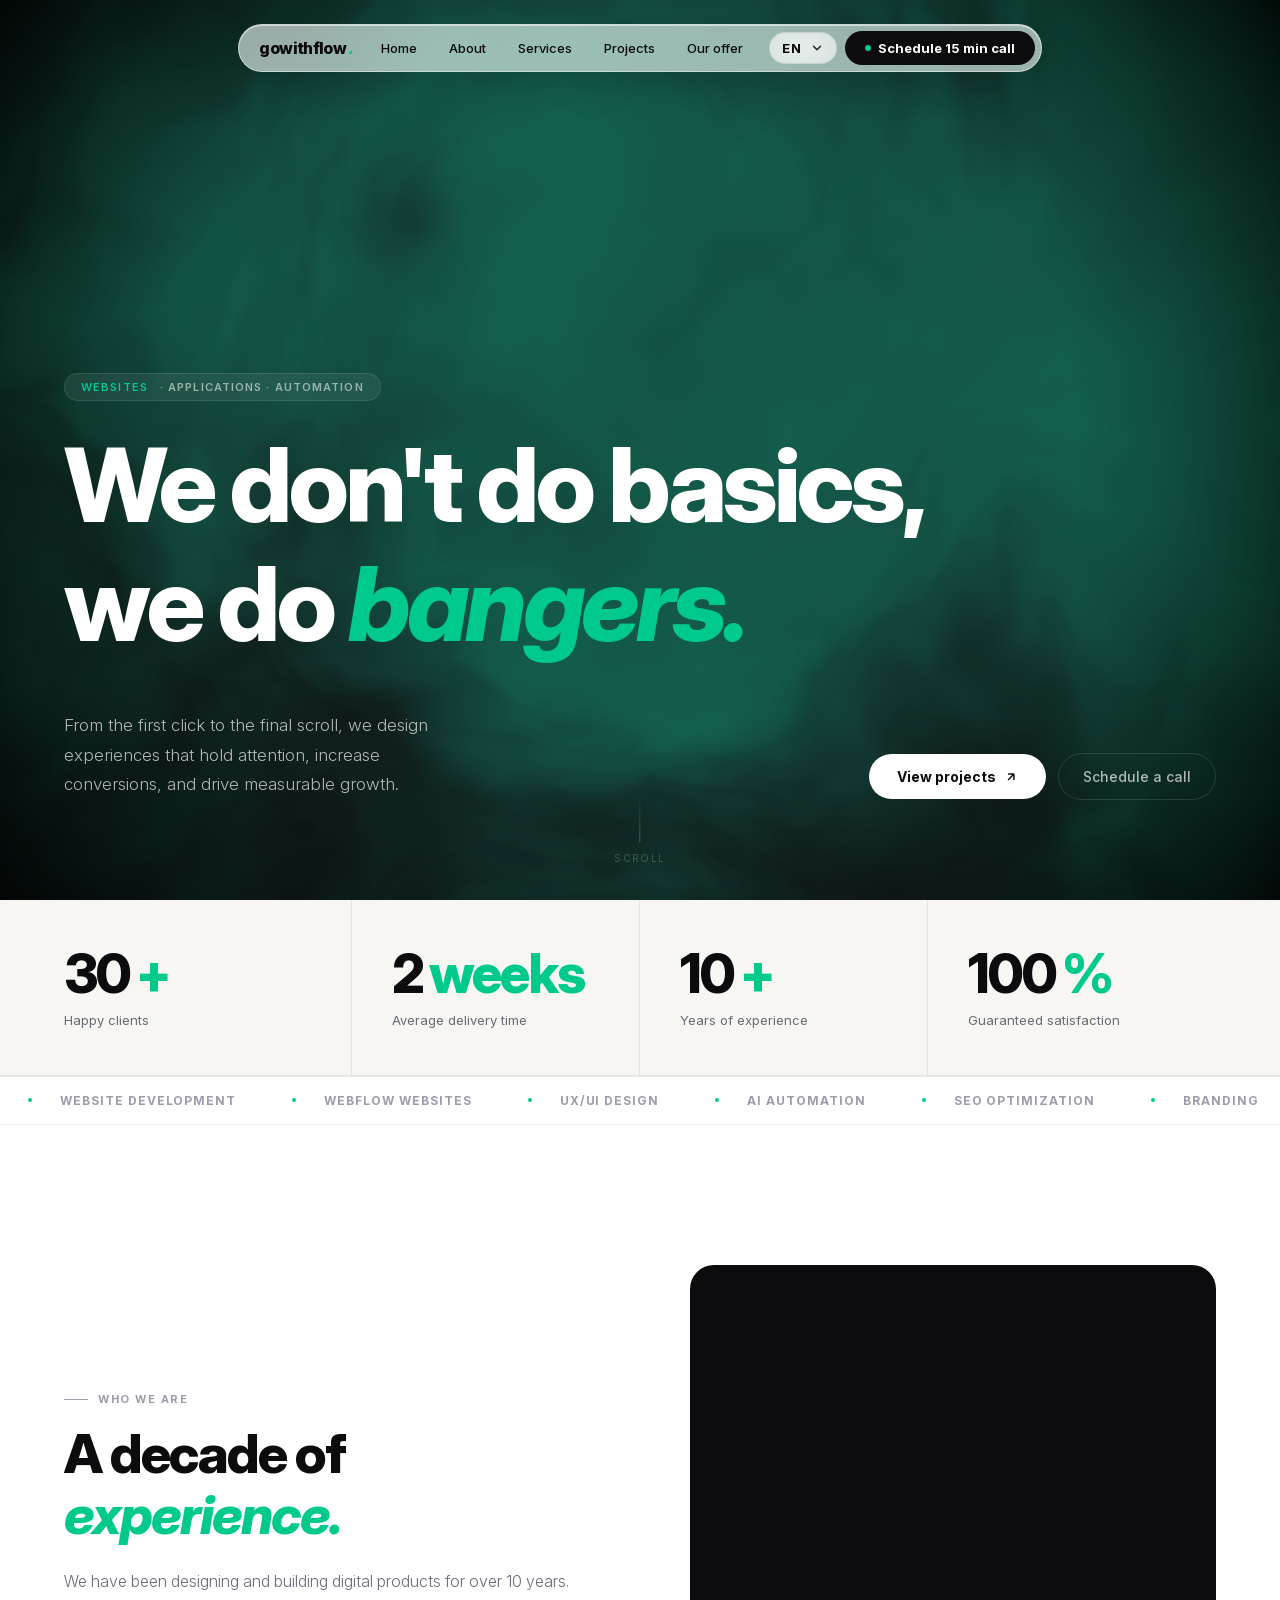
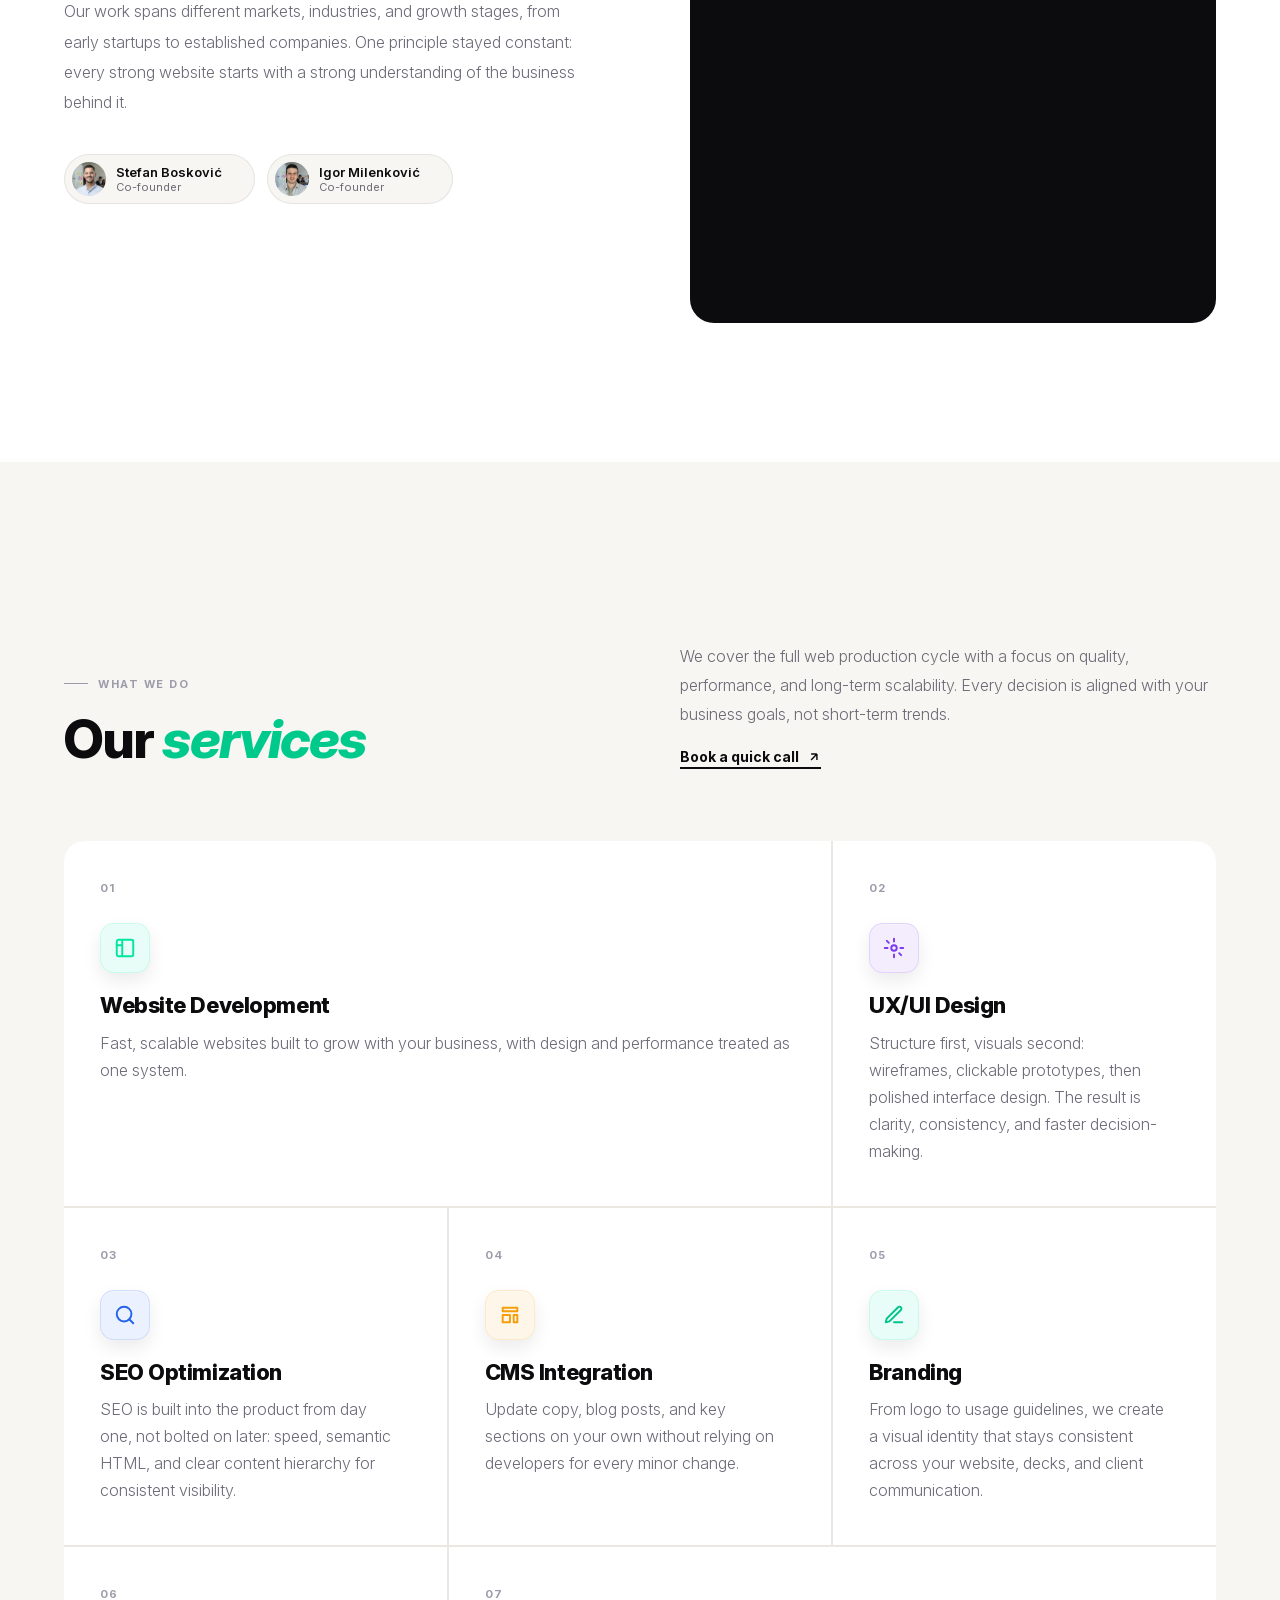
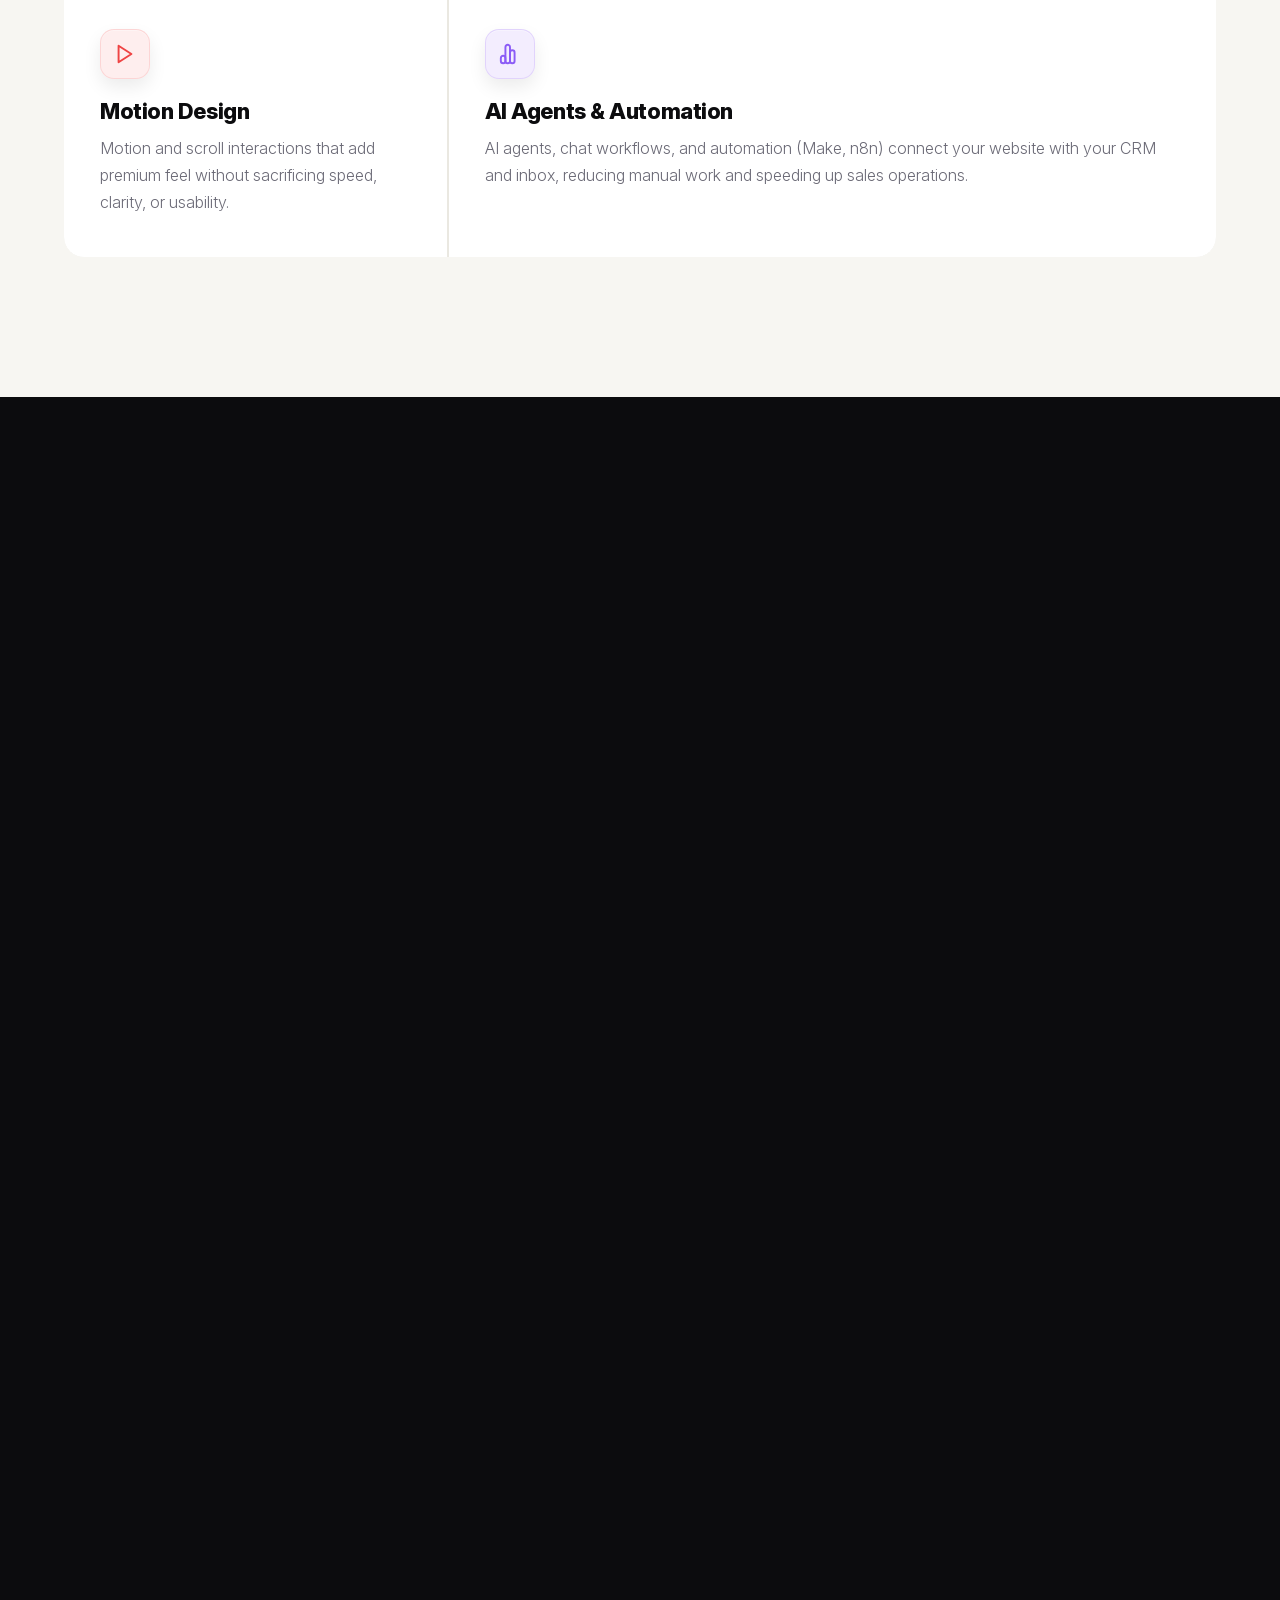
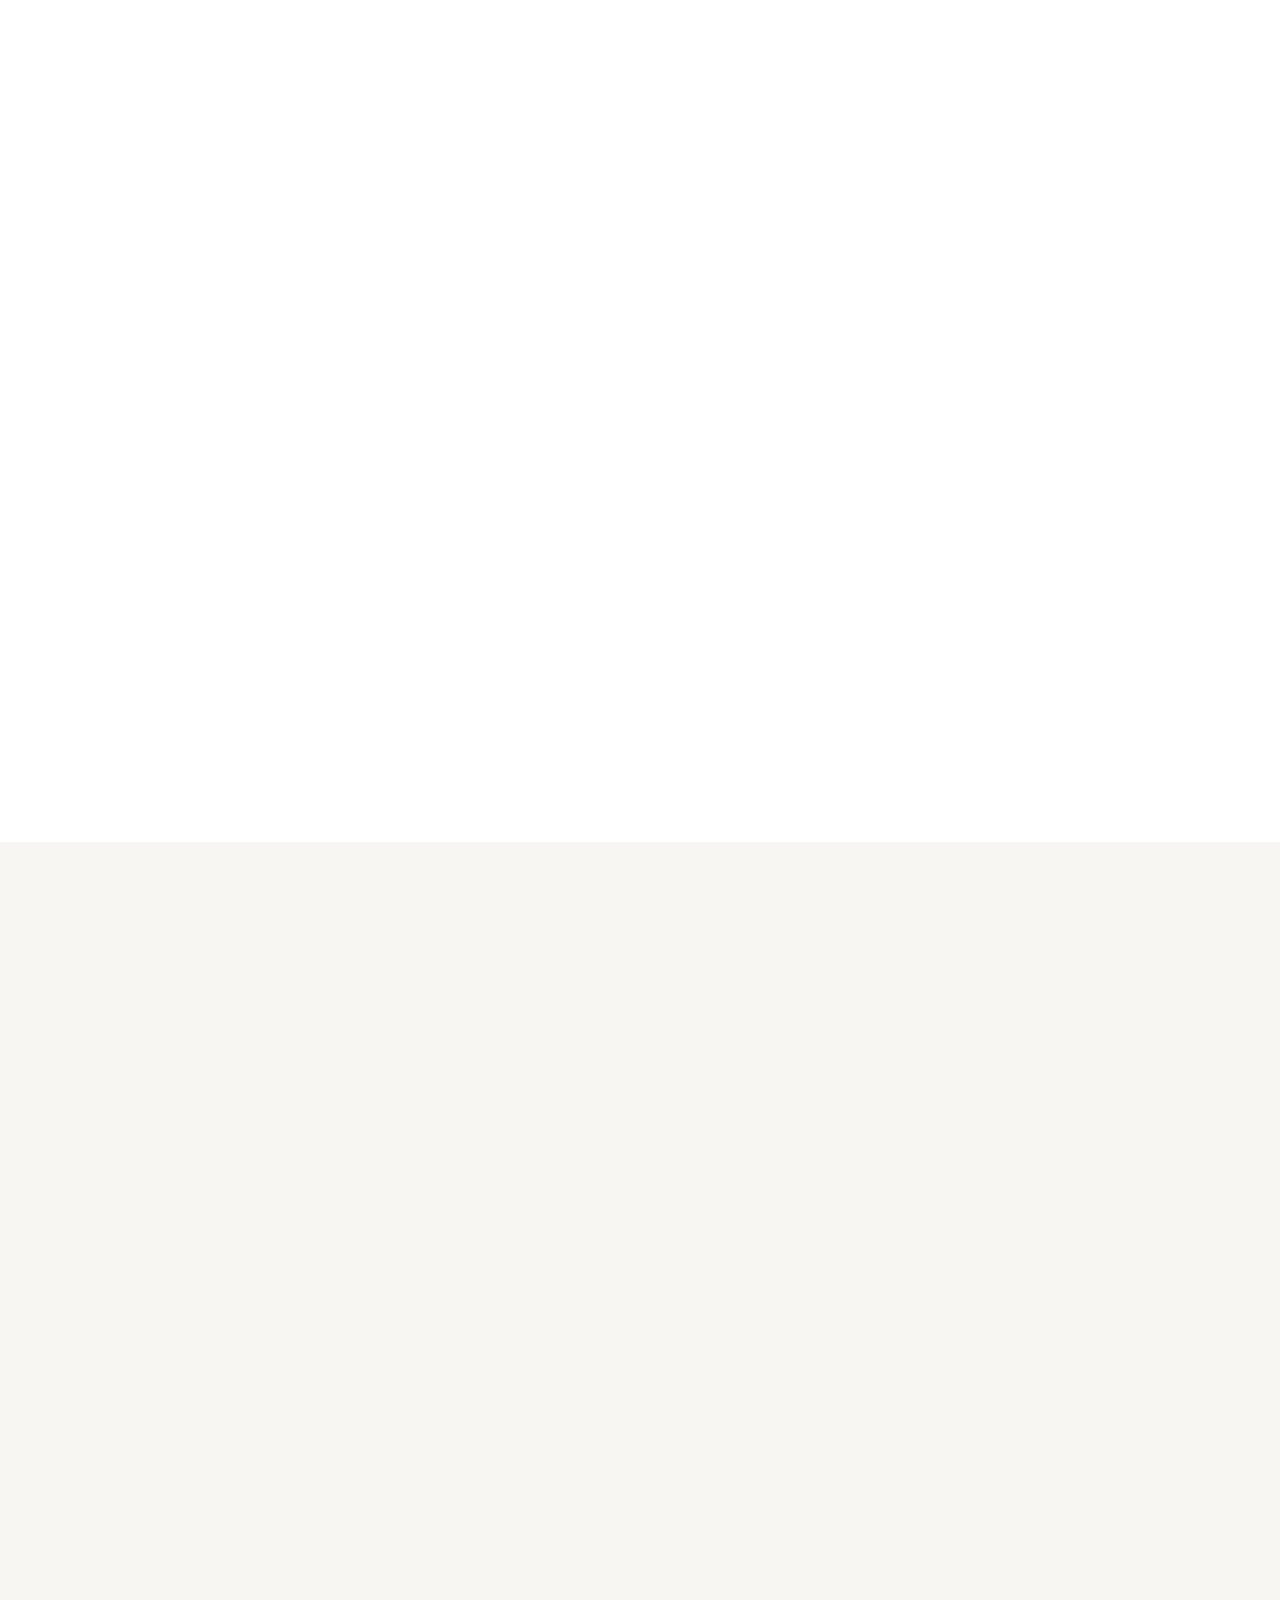
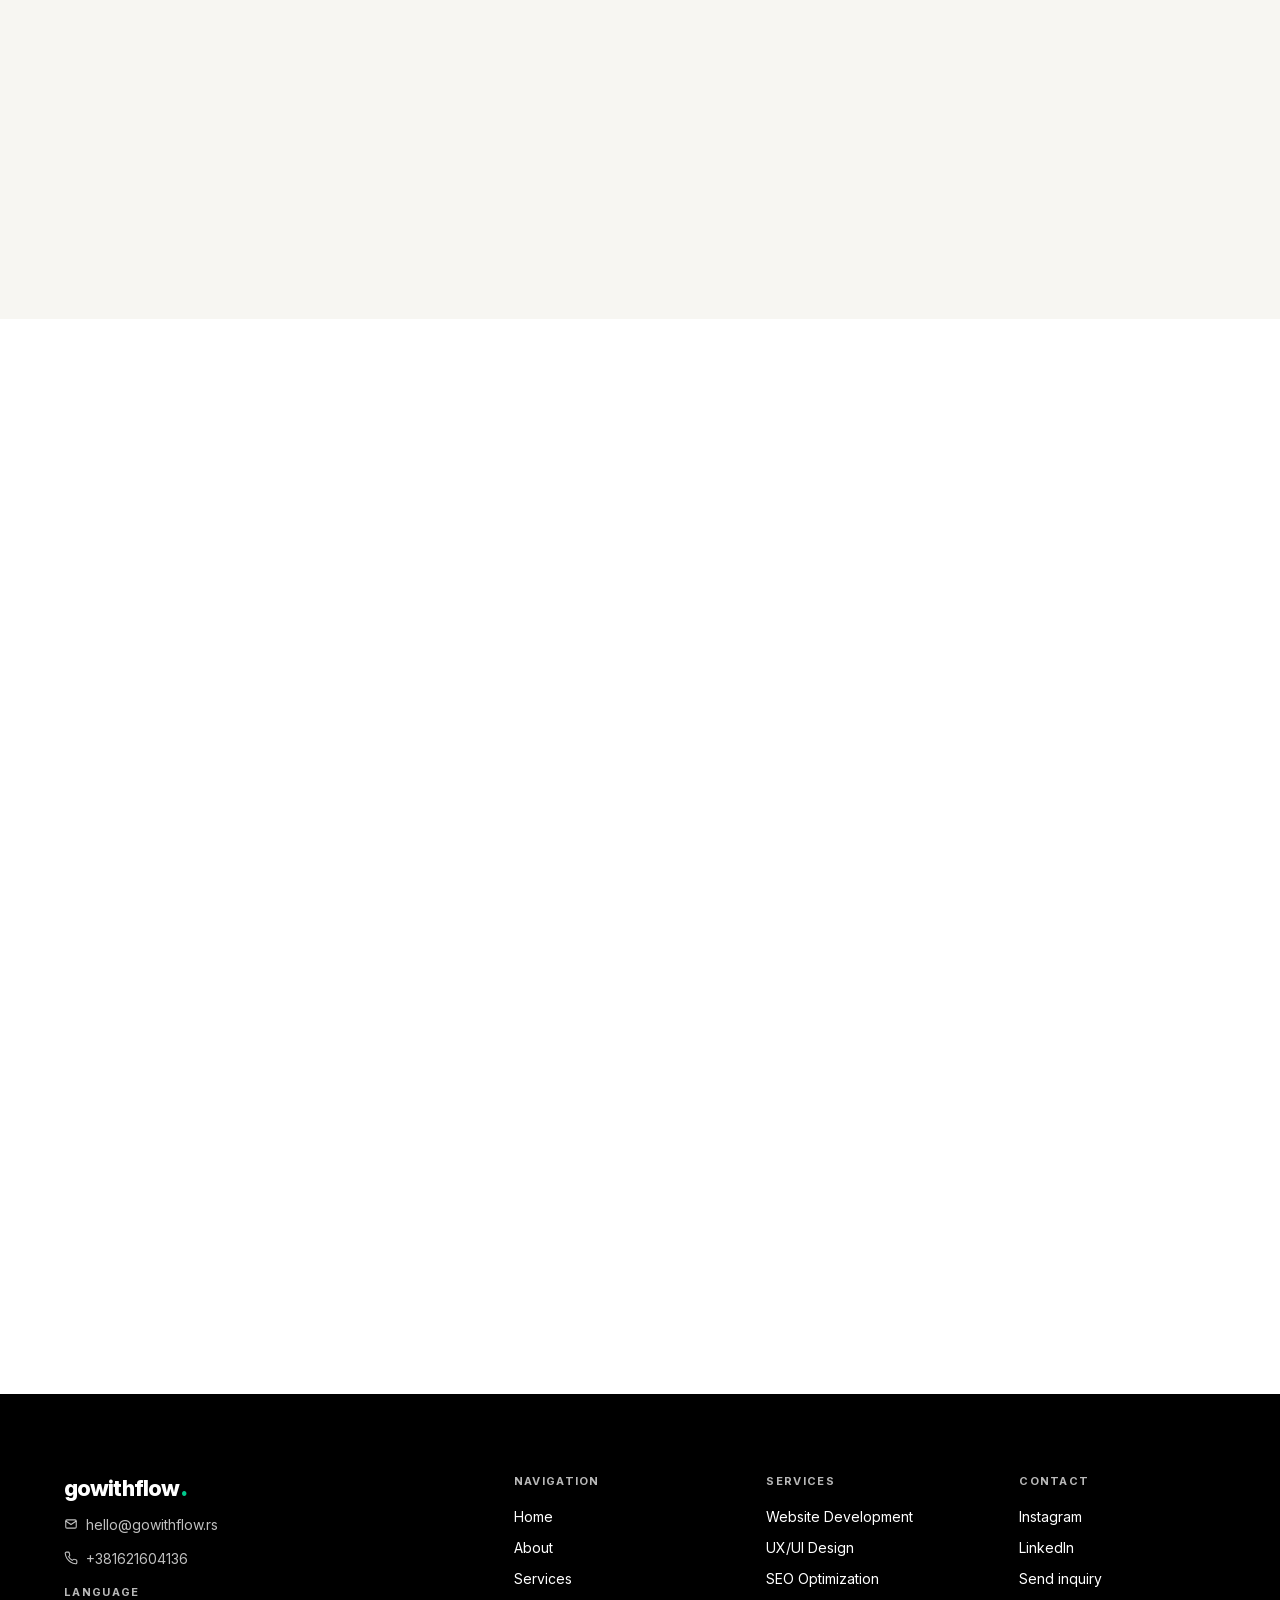
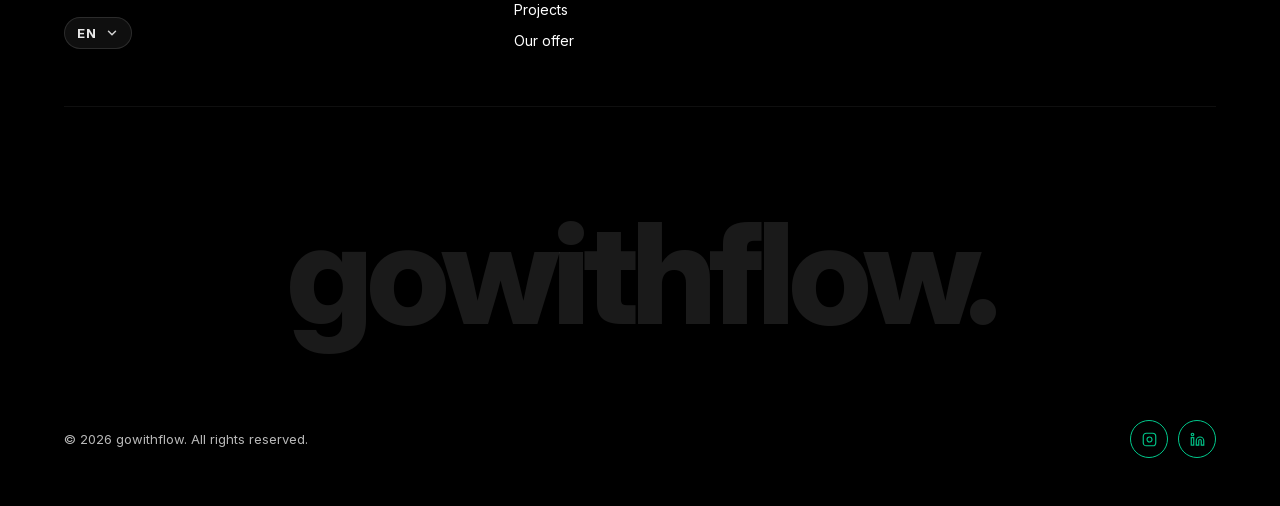
==== commit c88998ab: "fixing stats" ====
--- a/en/index.html
+++ b/en/index.html
@@ -117,11 +117,11 @@
 			<div class="stats-inner">
 				<div class="sblock reveal">
 					<div class="sn">30<em>+</em></div>
-					<div class="sl">Happy<br />clients</div>
+					<div class="sl">Happy clients</div>
 				</div>
 				<div class="sblock reveal" style="transition-delay: 0.08s">
 					<div class="sn">2<em>weeks</em></div>
-					<div class="sl">Average delivery<br />time</div>
+					<div class="sl">Average delivery time</div>
 				</div>
 				<div class="sblock reveal" style="transition-delay: 0.16s">
 					<div class="sn">10<em>+</em></div>
@@ -129,7 +129,7 @@
 				</div>
 				<div class="sblock reveal" style="transition-delay: 0.24s">
 					<div class="sn">100<em>%</em></div>
-					<div class="sl">Guaranteed<br />satisfaction</div>
+					<div class="sl">Guaranteed satisfaction</div>
 				</div>
 			</div>
 		</div>
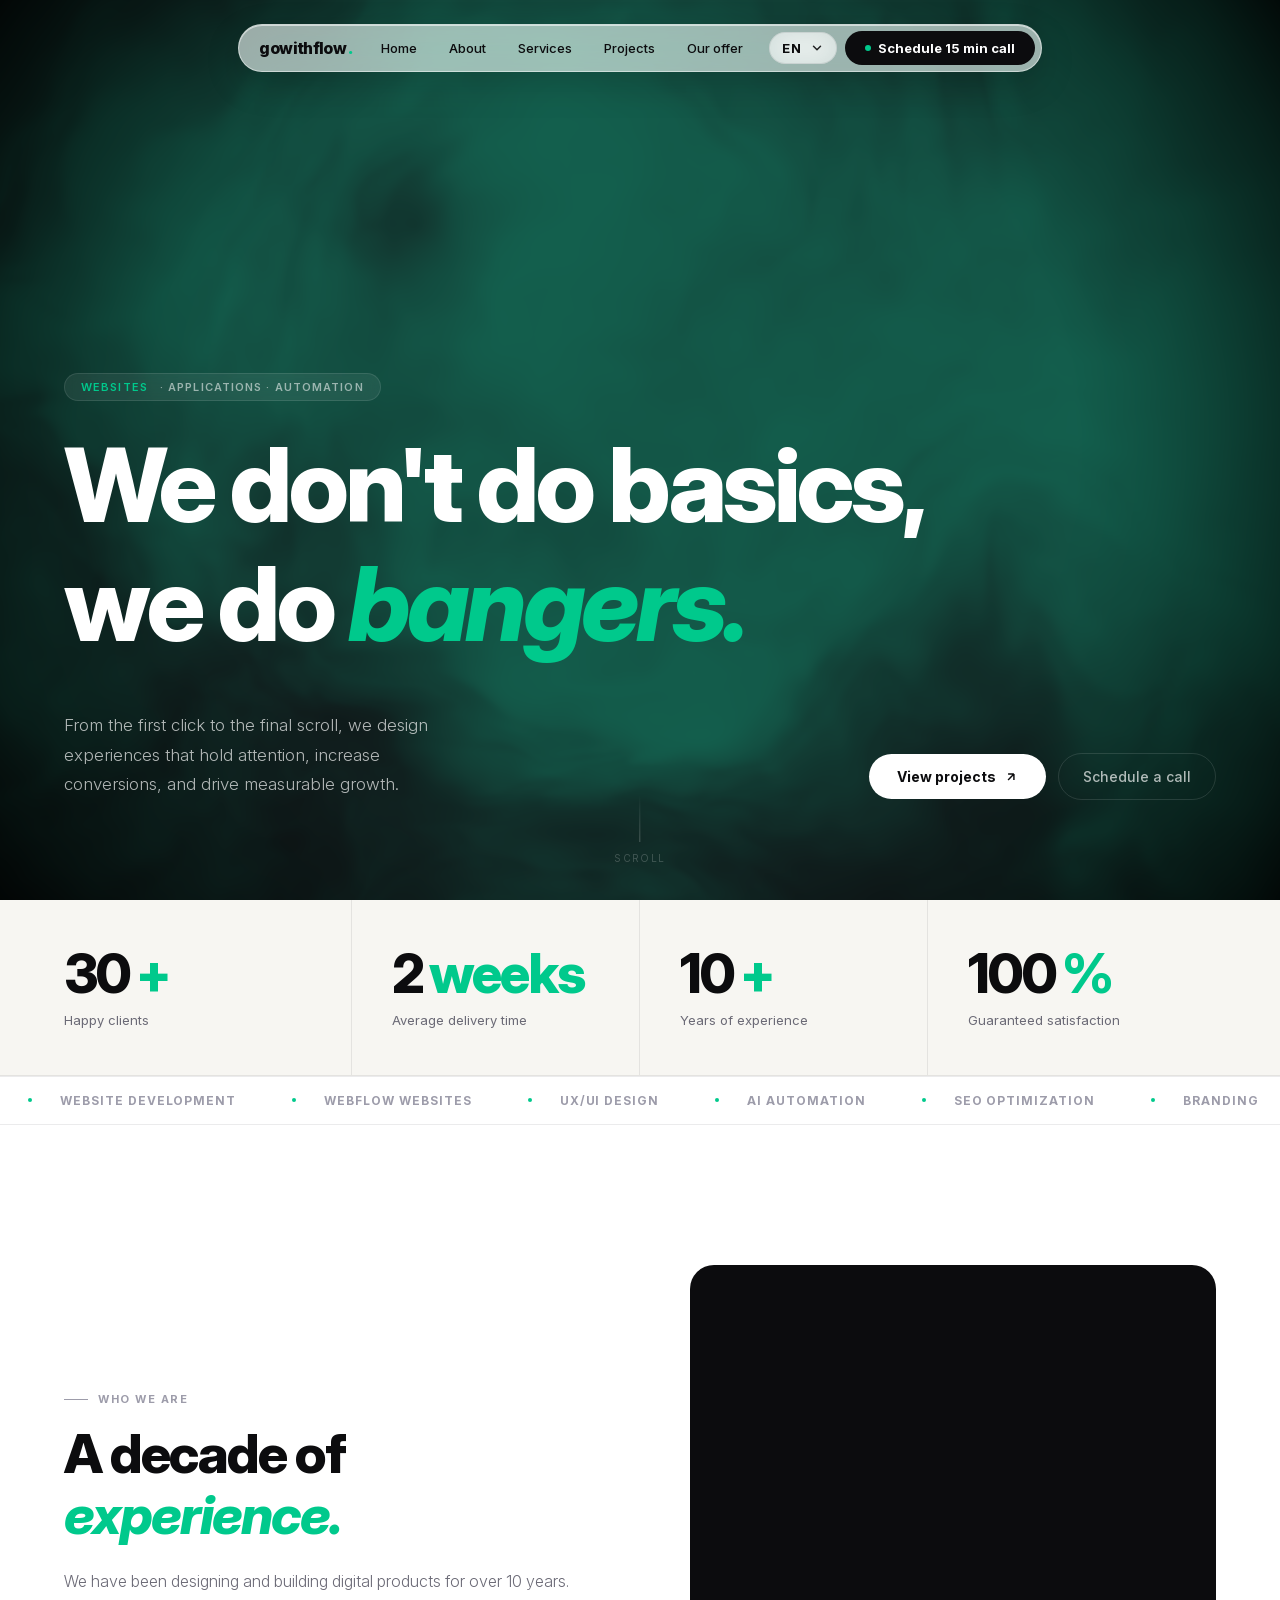
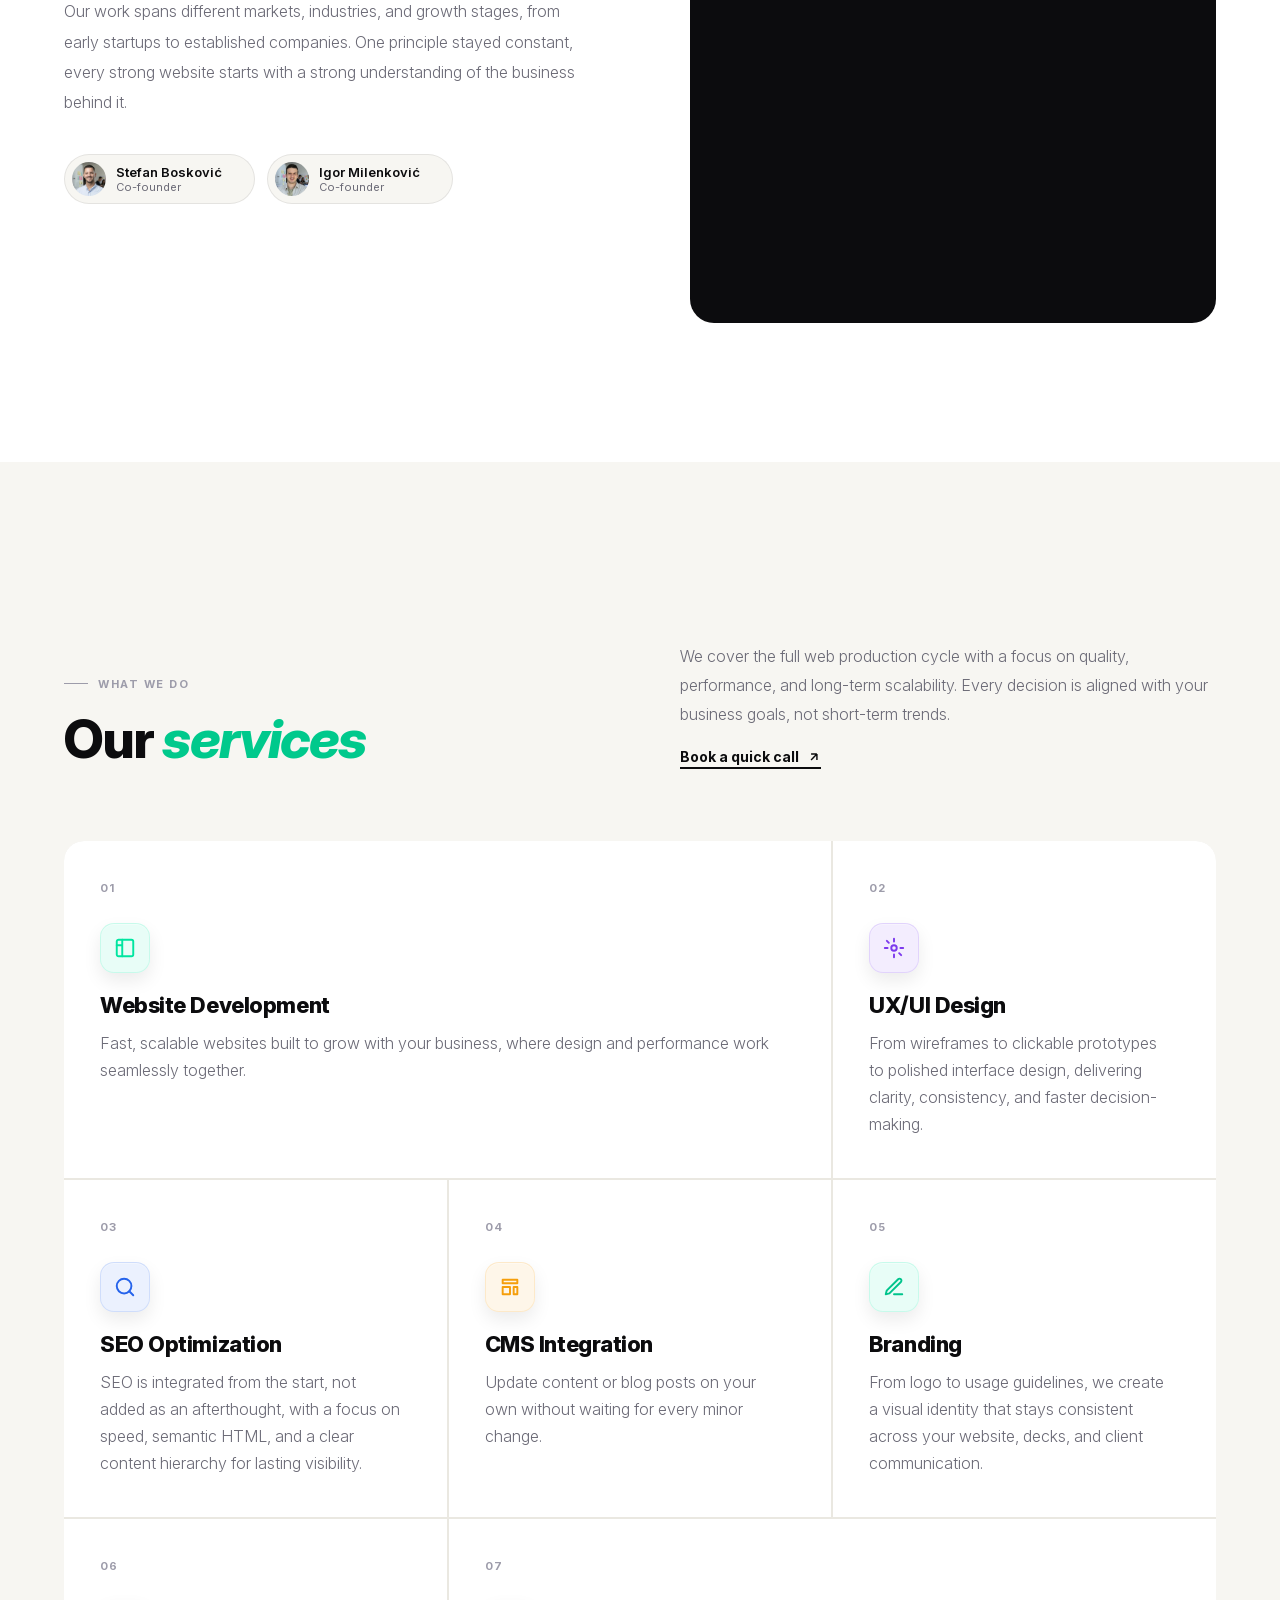
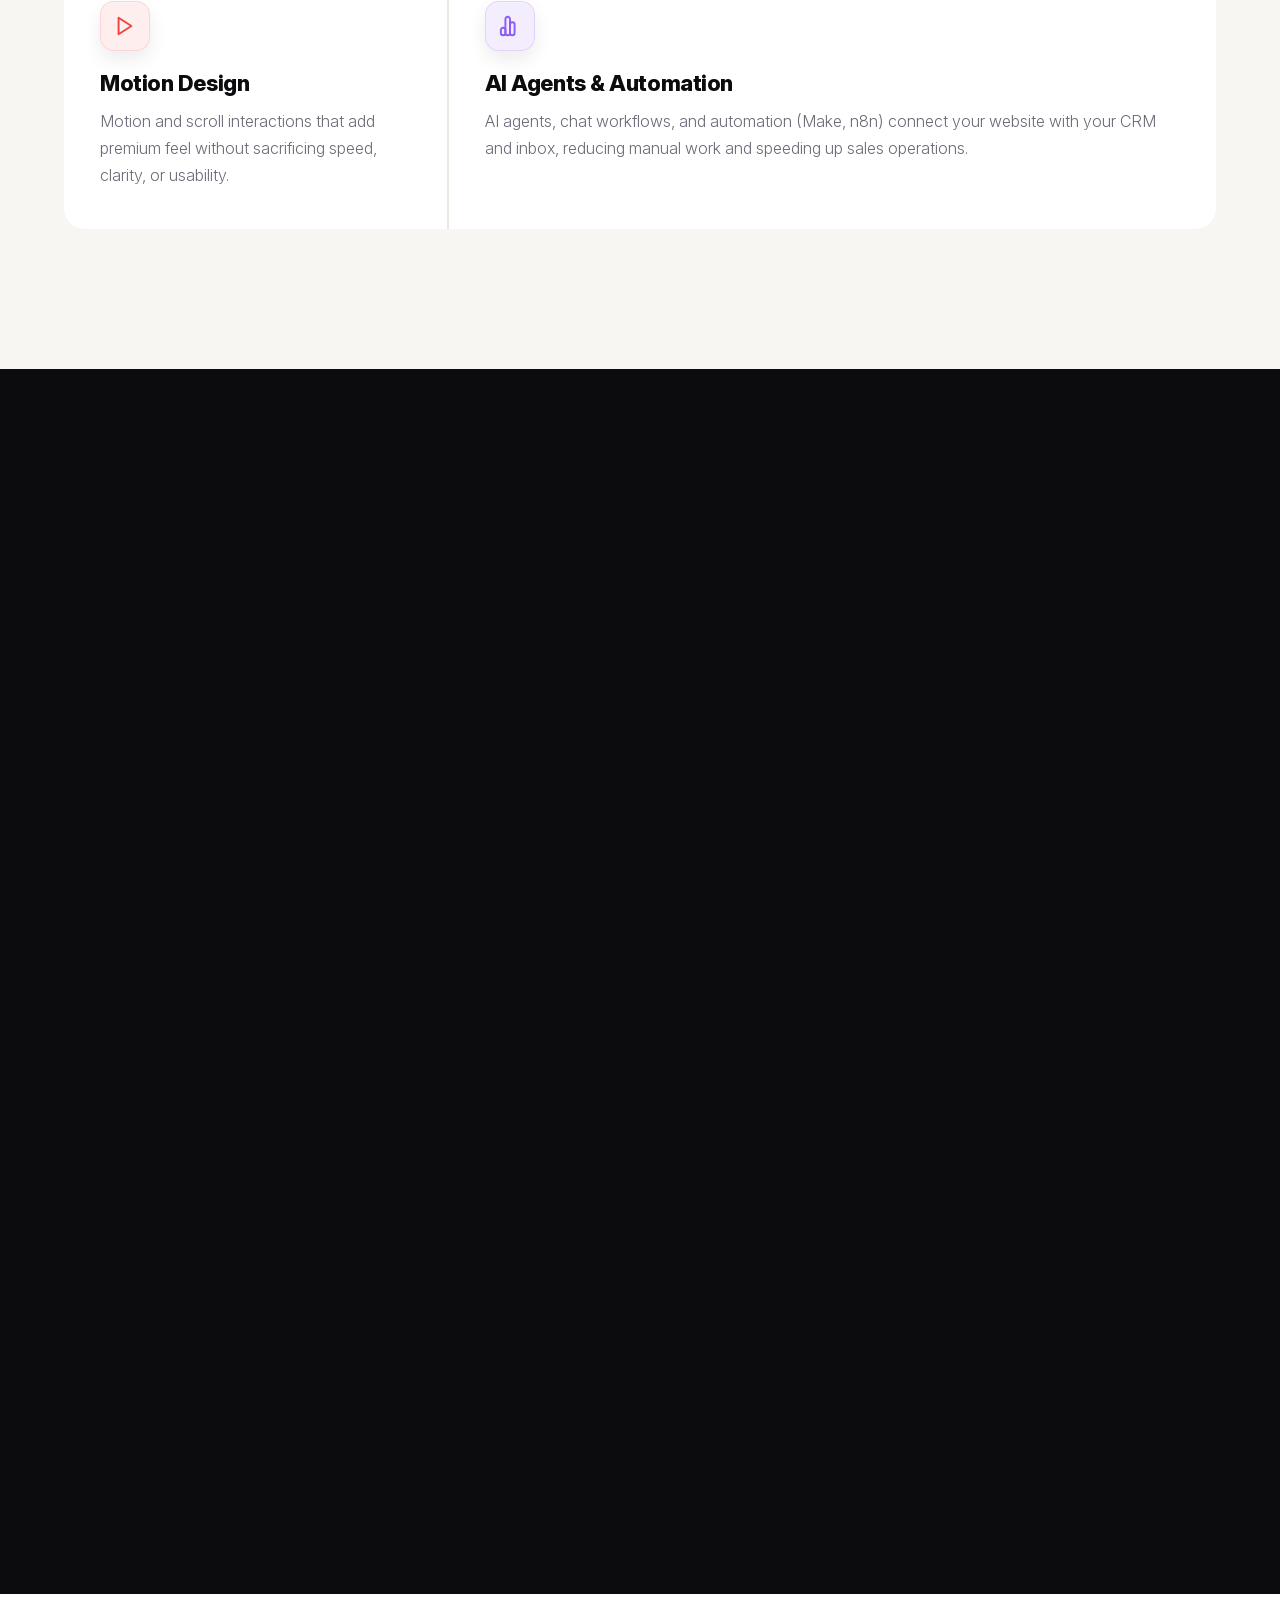
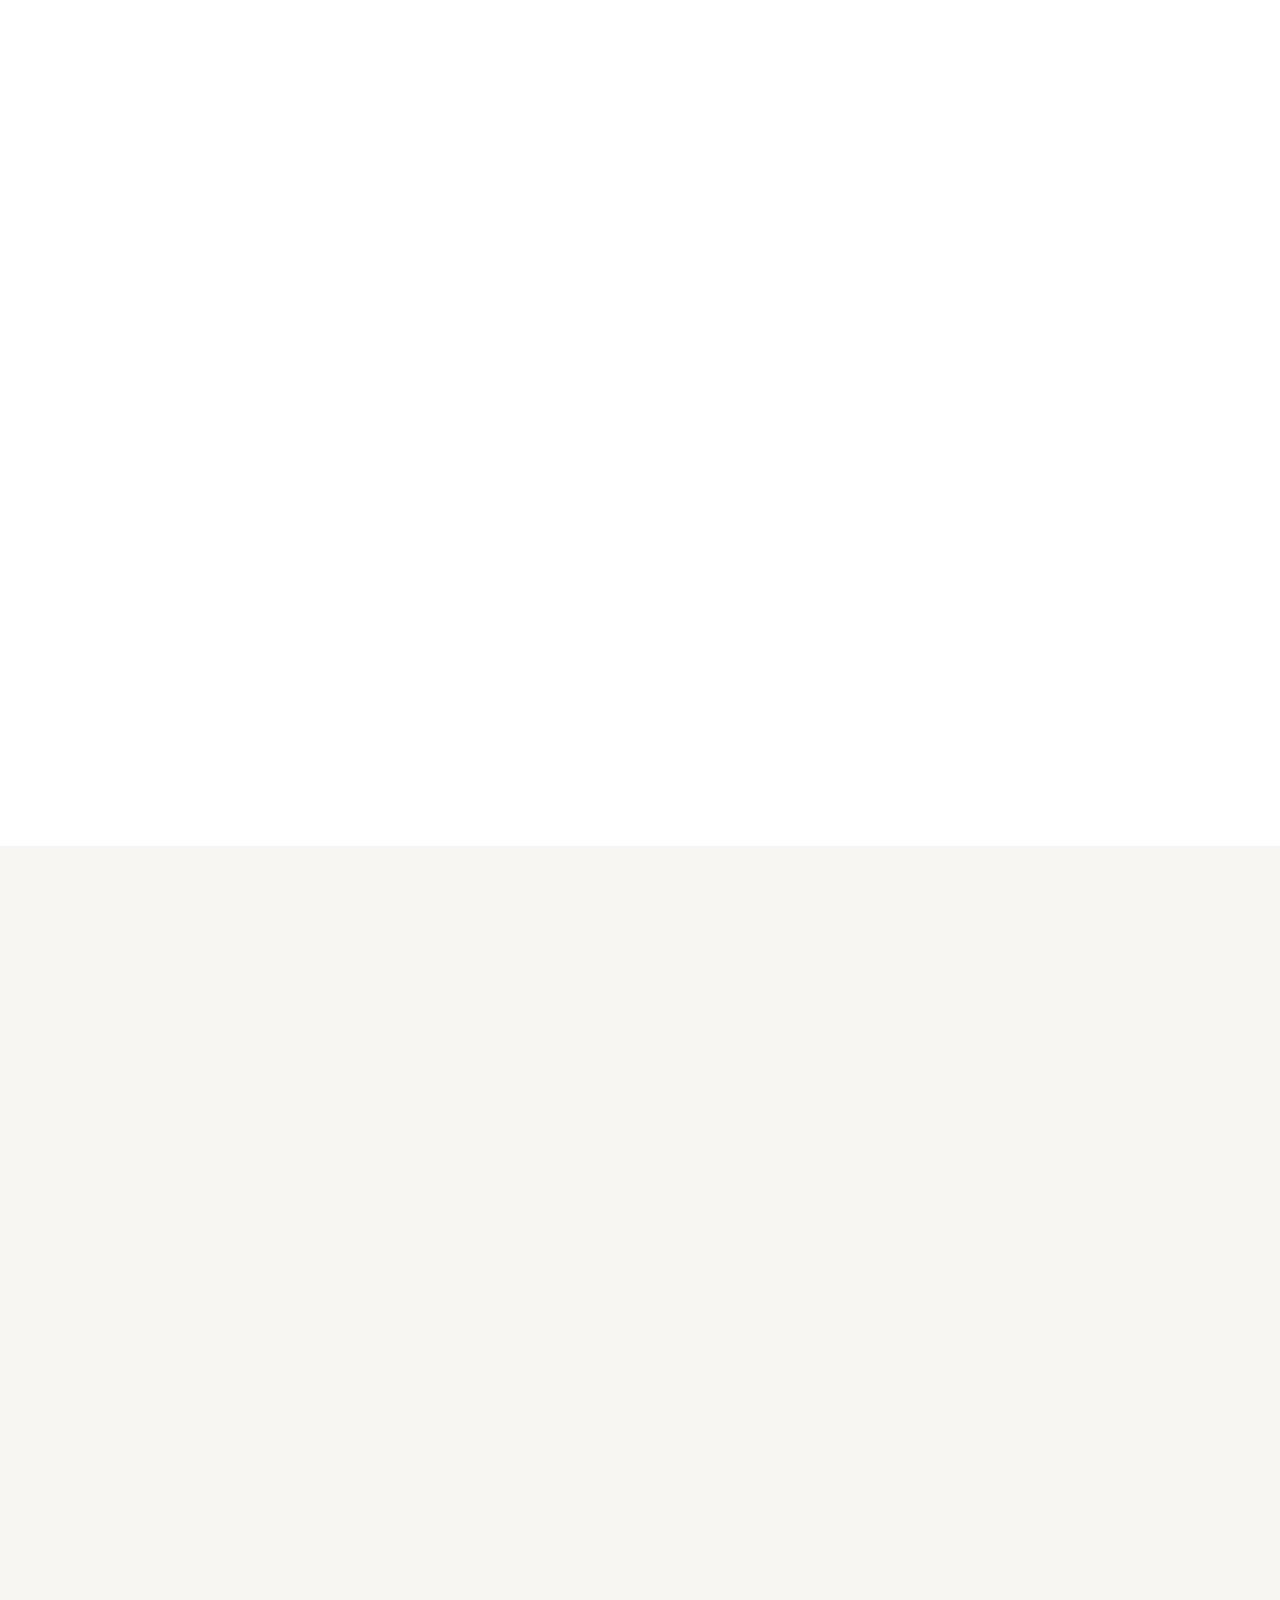
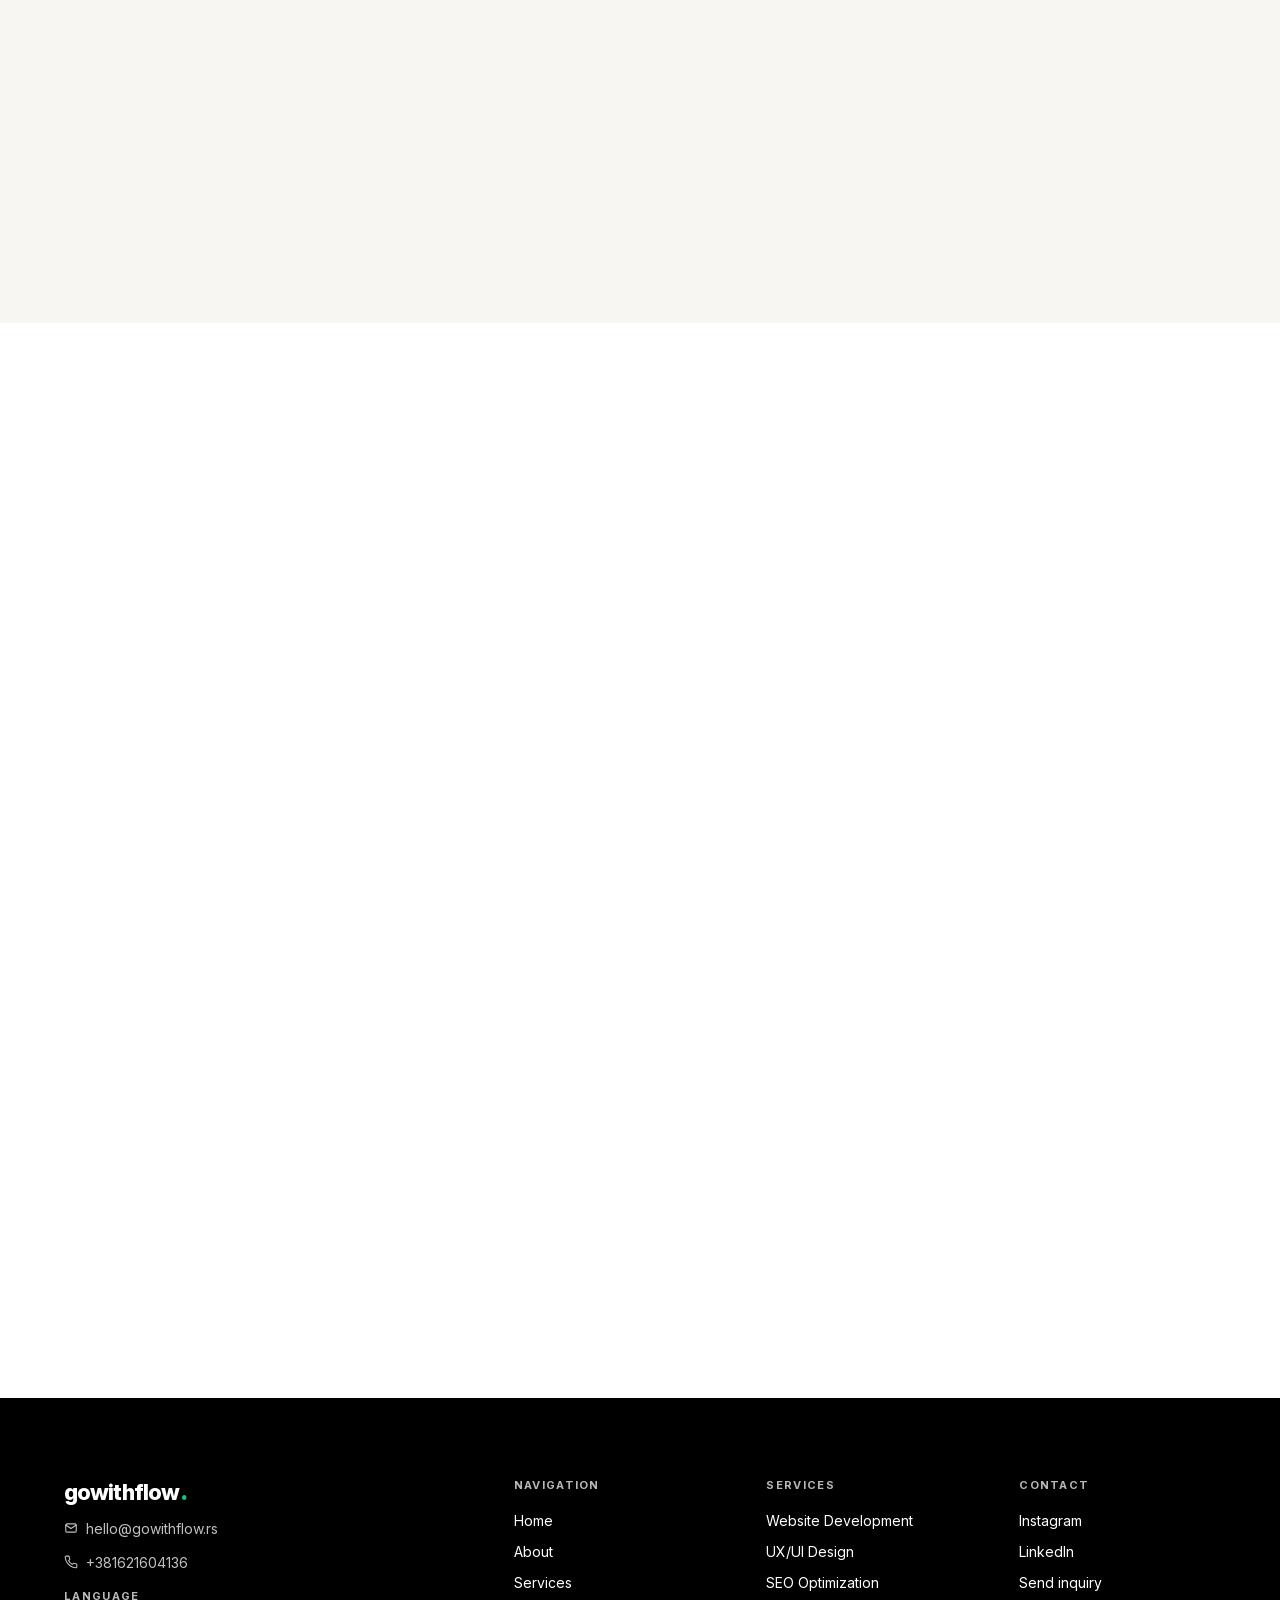
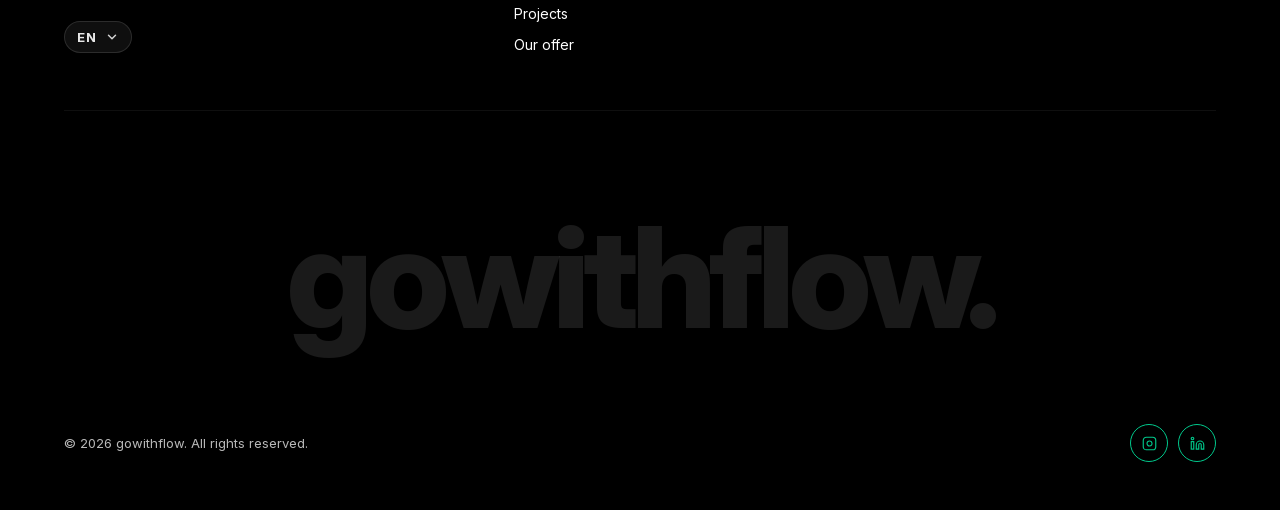
==== commit 8a7bd346: "refactor: Revise text across index and localized pages for improved clarity and engagement; enhance " ====
--- a/en/index.html
+++ b/en/index.html
@@ -169,7 +169,7 @@
 					<p>
 						We have been designing and building digital products for over 10 years. Our work spans different
 						markets, industries, and growth stages, from early startups to established companies. One
-						principle stayed constant: every strong website starts with a strong understanding of the
+						principle stayed constant, every strong website starts with a strong understanding of the
 						business behind it.
 					</p>
 					<div class="team-row">
@@ -257,8 +257,8 @@
 							</div>
 							<div class="sc-name">Website Development</div>
 							<div class="sc-desc">
-								Fast, scalable websites built to grow with your business, with design and performance
-								treated as one system.
+								Fast, scalable websites built to grow with your business, where design and performance
+								work seamlessly together.
 							</div>
 						</div>
 						<div class="sc-arr">
@@ -282,8 +282,8 @@
 							</div>
 							<div class="sc-name">UX/UI Design</div>
 							<div class="sc-desc">
-								Structure first, visuals second: wireframes, clickable prototypes, then polished
-								interface design. The result is clarity, consistency, and faster decision-making.
+								From wireframes to clickable prototypes to polished interface design, delivering
+								clarity, consistency, and faster decision-making.
 							</div>
 						</div>
 						<div class="sc-arr">
@@ -307,8 +307,8 @@
 							</div>
 							<div class="sc-name">SEO Optimization</div>
 							<div class="sc-desc">
-								SEO is built into the product from day one, not bolted on later: speed, semantic HTML,
-								and clear content hierarchy for consistent visibility.
+								SEO is integrated from the start, not added as an afterthought, with a focus on speed,
+								semantic HTML, and a clear content hierarchy for lasting visibility.
 							</div>
 						</div>
 						<div class="sc-arr">
@@ -330,8 +330,7 @@
 							</div>
 							<div class="sc-name">CMS Integration</div>
 							<div class="sc-desc">
-								Update copy, blog posts, and key sections on your own without relying on developers for
-								every minor change.
+								Update content or blog posts on your own without waiting for every minor change.
 							</div>
 						</div>
 						<div class="sc-arr">
@@ -424,7 +423,7 @@
 			<div class="mwrap ai-grid">
 				<div class="ai-text reveal-l">
 					<h2 class="ai-hl">
-						Premium web design on the surface, AI and automation behind the scenes.
+						Premium <em>web design</em> on the surface, <em>AI</em> and <em>automation</em> behind the scenes.
 					</h2>
 					<div class="proc-kicker kicker" style="margin-top: 22px">AI agents and digital systems</div>
 					<p class="ai-body">
@@ -735,8 +734,7 @@
 							Got a <em>project</em> in mind?
 						</h3>
 						<p class="wct-sub">
-							A short call to align on goals and priorities, and see if we are the right fit. No pressure,
-							just clear next steps.
+							A short call to align on goals and priorities, and see if we are the right fit.
 						</p>
 					</div>
 					<div class="rings">
@@ -767,16 +765,17 @@
 					<div class="testi-grid">
 						<article class="tcard tcard-kpi tcard-kpi-main">
 							<p class="tbody">
-								Communication was direct and timelines were realistic. For the first time, our website
-								explained the product exactly the way we see it.
+								Communication was clear and the timeline was realistic. What impressed us most was how
+								the landing page makes our AI product easy to understand in seconds.
 							</p>
 							<div class="tauthor">
 								<div class="ta-av" style="background: linear-gradient(135deg, #7c3aed, #2563eb)">
-									<img class="ta-av-img" src="https://i.pravatar.cc/80?img=12"
-										 alt="Test AI Models avatar" loading="lazy" decoding="async" />
+									<img class="ta-av-img" src="../assets/1770282732701-29443329-2e26-4e24-a7ac-939c9fd41a50.png"
+										 alt="Test AI Models - Marko Milojkovic avatar"
+										 loading="lazy" decoding="async" />
 								</div>
 								<div>
-									<div class="ta-name">Luka Stanković</div>
+									<div class="ta-name">Marko Milojkovic</div>
 									<div class="ta-role">Test AI Models</div>
 								</div>
 							</div>
@@ -784,16 +783,17 @@
 
 						<article class="tcard tcard-kpi tcard-kpi-secondary tcard-top-right">
 							<p class="tbody">
-								We needed a website that looked like a serious agency, not a generic template. The
-								concept stayed consistent from the first frame to final motion details.
+								We wanted a site that feels like a real agency, not a generic template. From the first
+								concept through to the final motion details, everything stayed consistent and easy to follow.
 							</p>
 							<div class="tauthor">
 								<div class="ta-av" style="background: linear-gradient(135deg, #00c98c, #2563eb)">
-									<img class="ta-av-img" src="https://i.pravatar.cc/80?img=32" alt="Dice Media avatar"
+									<img class="ta-av-img" src="../assets/Screenshot_2026-04-03_at_9.45.53-6fc9e201-13ad-4370-883f-389d55d51416.png"
+										 alt="Dice Media - Aleksandar Andric avatar"
 										 loading="lazy" decoding="async" />
 								</div>
 								<div>
-									<div class="ta-name">Mina Jovanović</div>
+									<div class="ta-name">Aleksandar Andric</div>
 									<div class="ta-role">Dice Media</div>
 								</div>
 							</div>
@@ -801,16 +801,17 @@
 
 						<article class="tcard tcard-mini tcard-bottom-left">
 							<p class="tbody">
-								In fashion, photography and typography are everything. We got an online store that feels
-								distinctly ours.
+								For us, every stitch matters. RE’s sewing workshops needed a website that presents our
+								services with clarity, so customers know what to expect and trust the craft.
 							</p>
 							<div class="tauthor">
 								<div class="ta-av" style="background: rgba(12, 12, 14, 0.15)">
-									<img class="ta-av-img" src="https://i.pravatar.cc/80?img=47"
-										 alt="RE Official avatar" loading="lazy" decoding="async" />
+									<img class="ta-av-img"
+										 src="../assets/Screenshot_2026-04-03_at_9.45.11-e9507088-73e9-4434-9401-c051b47a186d.png"
+										 alt="RE Official - Tijana Djuric avatar" loading="lazy" decoding="async" />
 								</div>
 								<div>
-									<div class="ta-name">Nikola Pavlović</div>
+									<div class="ta-name">Tijana Djuric</div>
 									<div class="ta-role">RE Official</div>
 								</div>
 							</div>
@@ -818,16 +819,18 @@
 
 						<article class="tcard tcard-mini tcard-bottom-right tcard-dark">
 							<p class="tbody">
-								Guests immediately understand what we offer and what the accommodation looks like. Fewer
-								repetitive calls, more clear bookings.
+								Guests quickly understood what we offer and what the stay looks like. We got fewer
+								repeated questions and more confident bookings.
 							</p>
 							<div class="tauthor">
 								<div class="ta-av" style="background: rgba(12, 12, 14, 0.15)">
-									<img class="ta-av-img" src="https://i.pravatar.cc/80?img=15"
-										 alt="Brvnare Janković avatar" loading="lazy" decoding="async" />
+									<img class="ta-av-img"
+										 src="../assets/Screenshot_2026-04-03_at_9.47.39-0d3eed55-2468-4b9d-9374-1c3ee8071df2.png"
+										 alt="Brvnare Janković - Mihailo Milenkovic avatar" loading="lazy"
+										 decoding="async" />
 								</div>
 								<div>
-									<div class="ta-name">Jelena Marković</div>
+									<div class="ta-name">Mihailo Milenkovic</div>
 									<div class="ta-role">Brvnare Janković</div>
 								</div>
 							</div>
--- a/assets/css/main.css
+++ b/assets/css/main.css
@@ -1365,6 +1365,7 @@
 /* AI canvas visual */
 .ai-visual {
 	position: relative;
+	min-width: 0;
 }
 
 .ai-float-card {
@@ -1894,7 +1895,7 @@
 	}
 
 	.contact-calendly iframe {
-		height: 640px;
+		height: 775px !important;
 	}
 
 	/* Keep AI terminal area stable to avoid content jump. */
@@ -1904,6 +1905,22 @@
 
 	.at-body {
 		min-height: 96px;
+	}
+
+	/* Long typed lines must wrap instead of overflowing the viewport */
+	.at-cmd,
+	.at-out {
+		flex: 1 1 0;
+		min-width: 0;
+		white-space: normal;
+		overflow: visible;
+		text-overflow: unset;
+		overflow-wrap: anywhere;
+		word-break: break-word;
+	}
+
+	.at-line.at-res .at-out {
+		flex-basis: 100%;
 	}
 }
 
@@ -3152,7 +3169,7 @@
 
 .contact-calendly iframe {
 	width: 100%;
-	height: 760px;
+	height: 920px;
 	border: 0;
 	display: block;
 	background: transparent;
@@ -3323,6 +3340,8 @@
 	aspect-ratio: auto;
 	background: transparent;
 	flex-shrink: 0;
+	min-width: 0;
+	max-width: 100%;
 }
 
 .ai-terminal {
@@ -3333,6 +3352,9 @@
 	border-radius: 12px;
 	overflow: hidden;
 	font-family: monospace;
+	min-width: 0;
+	max-width: 100%;
+	box-sizing: border-box;
 }
 
 .at-bar {
@@ -3374,6 +3396,7 @@
 	flex-direction: column;
 	gap: 3px;
 	min-height: 108px;
+	min-width: 0;
 }
 
 .at-line {
@@ -3382,6 +3405,7 @@
 	gap: 7px;
 	font-size: 11px;
 	line-height: 1.5;
+	min-width: 0;
 }
 
 .at-prompt {
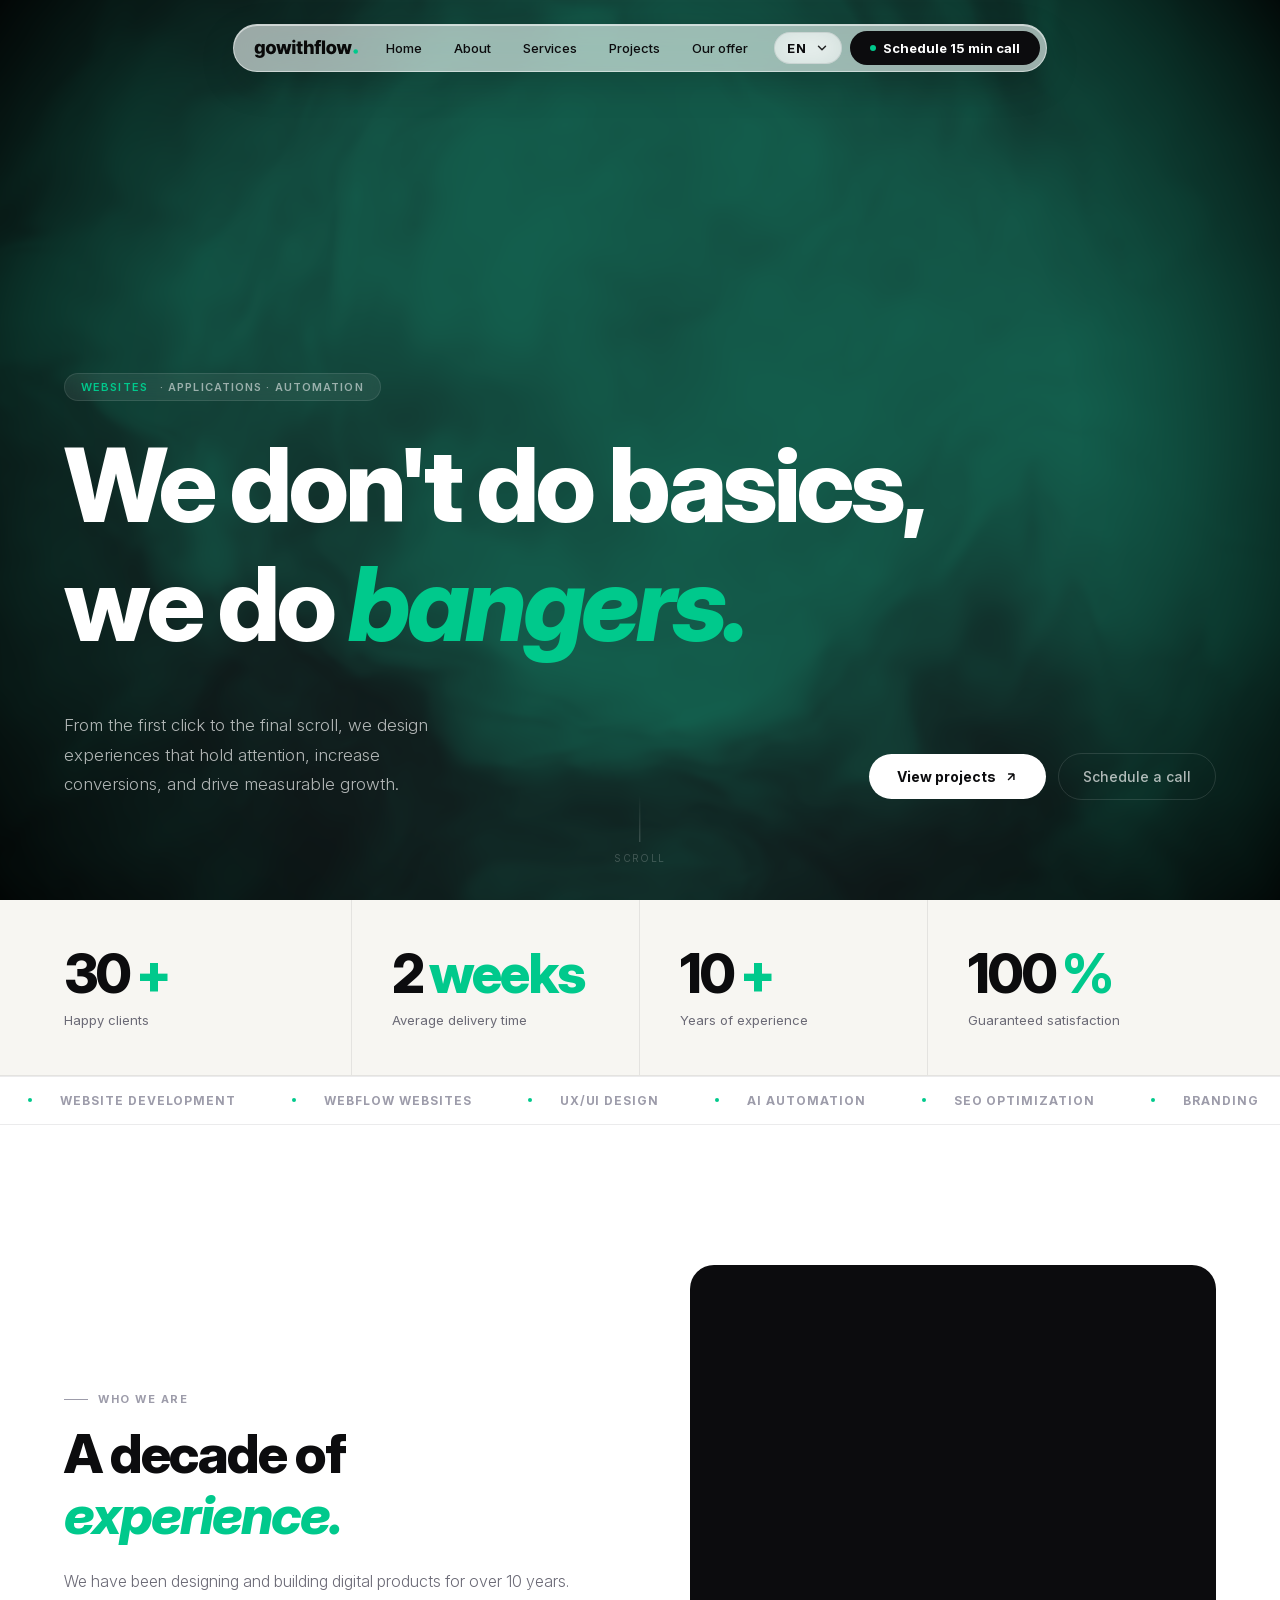
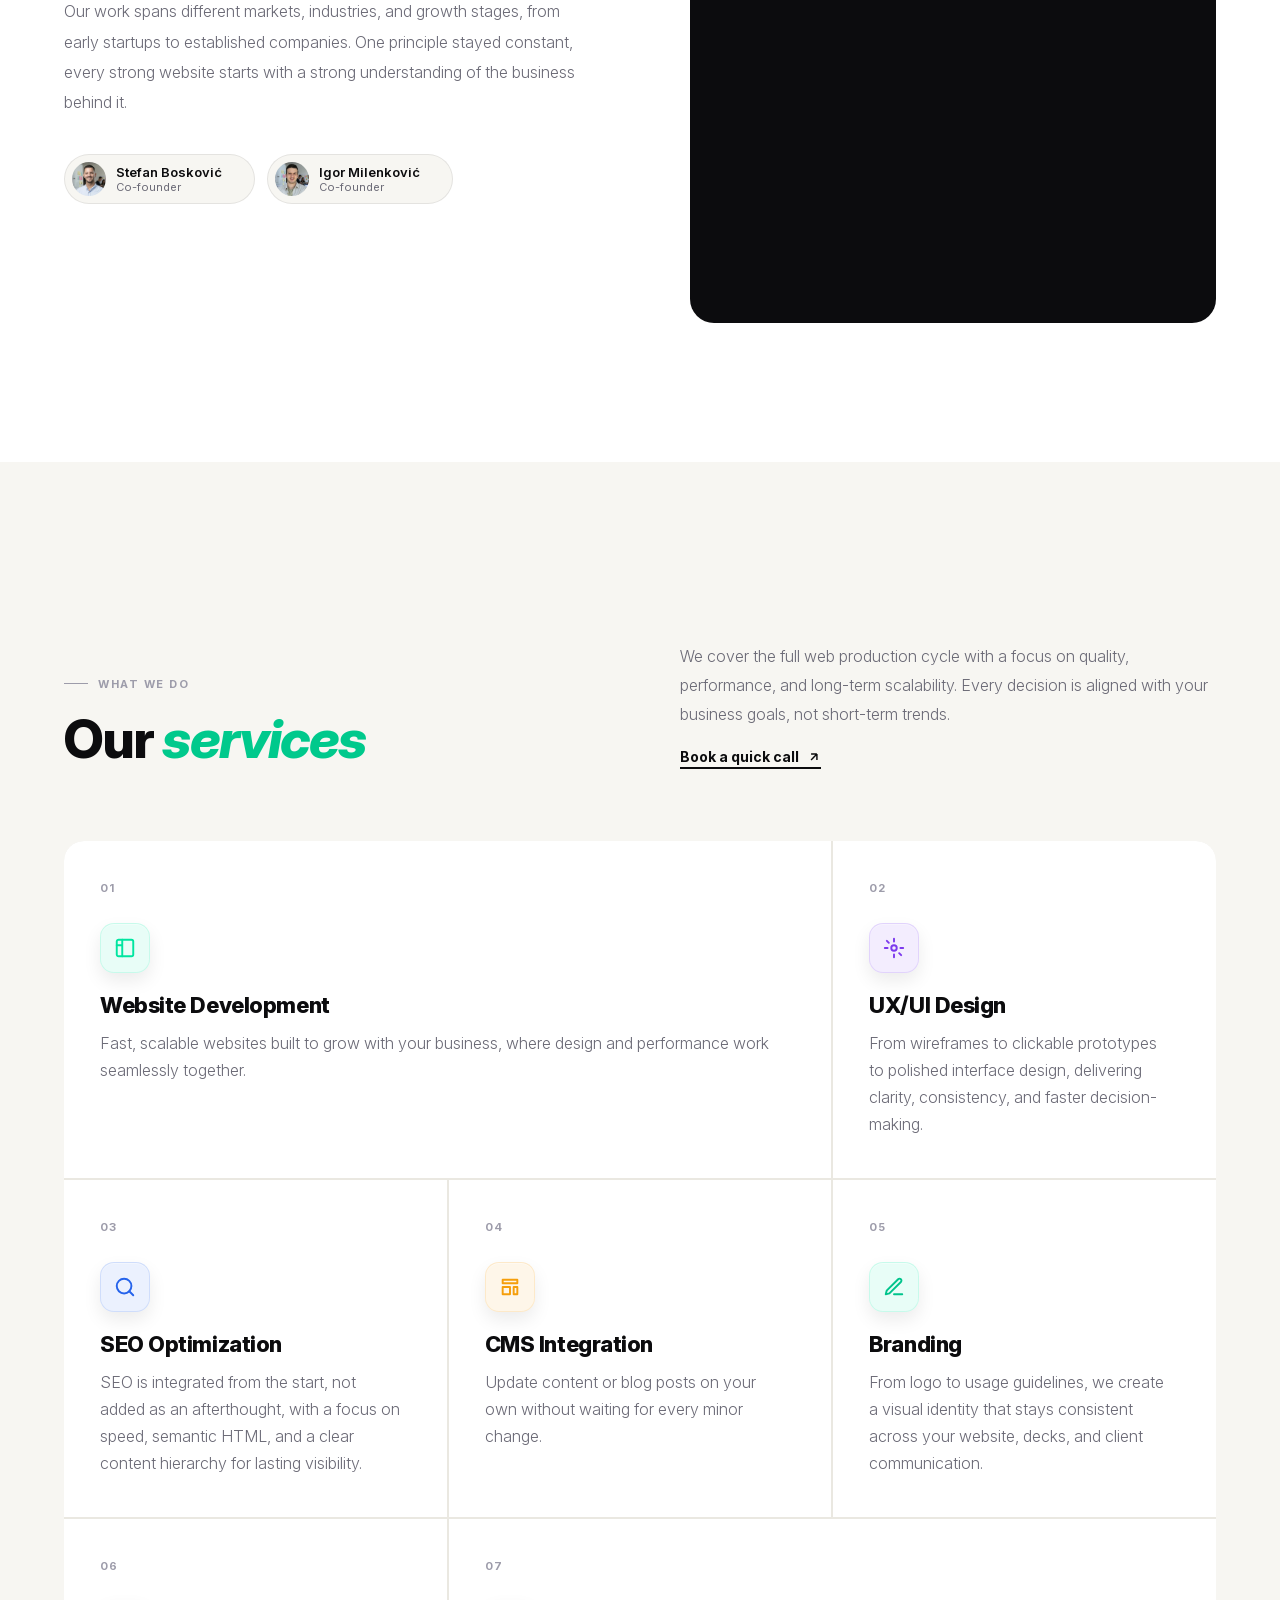
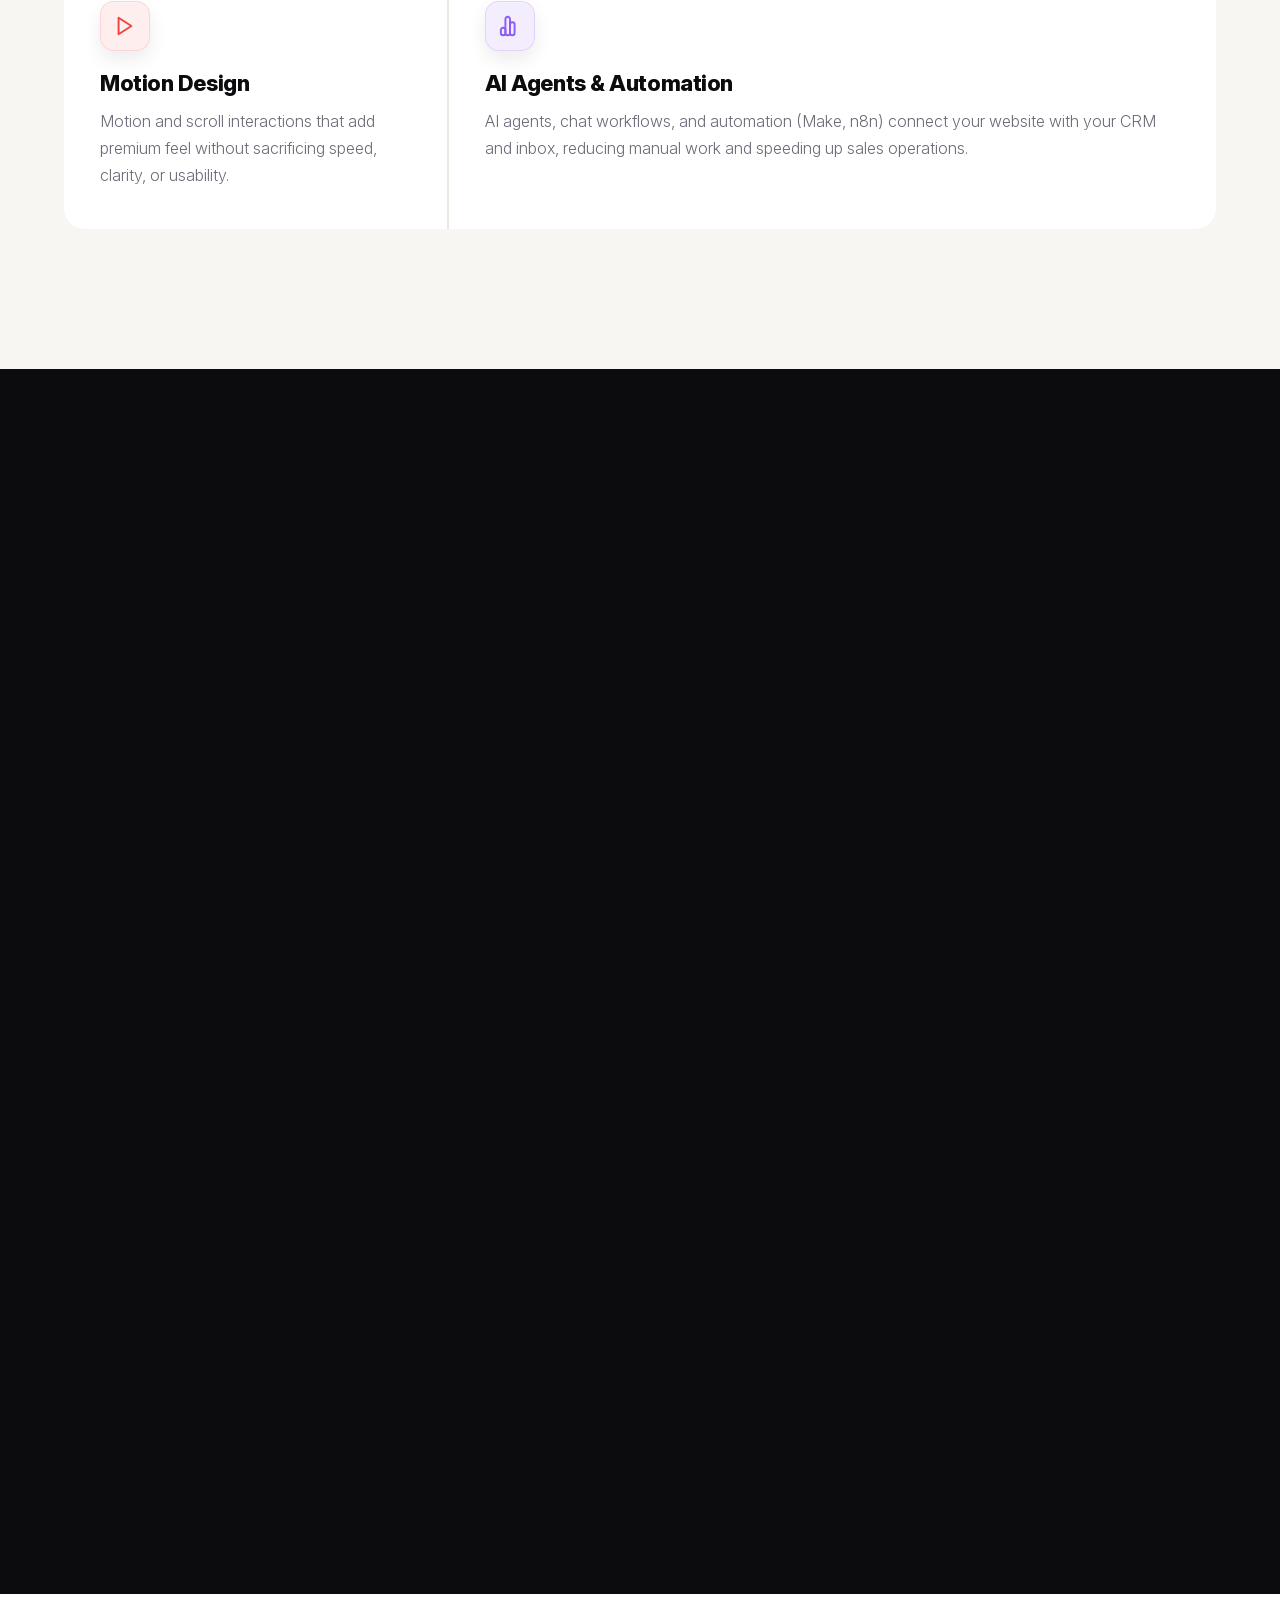
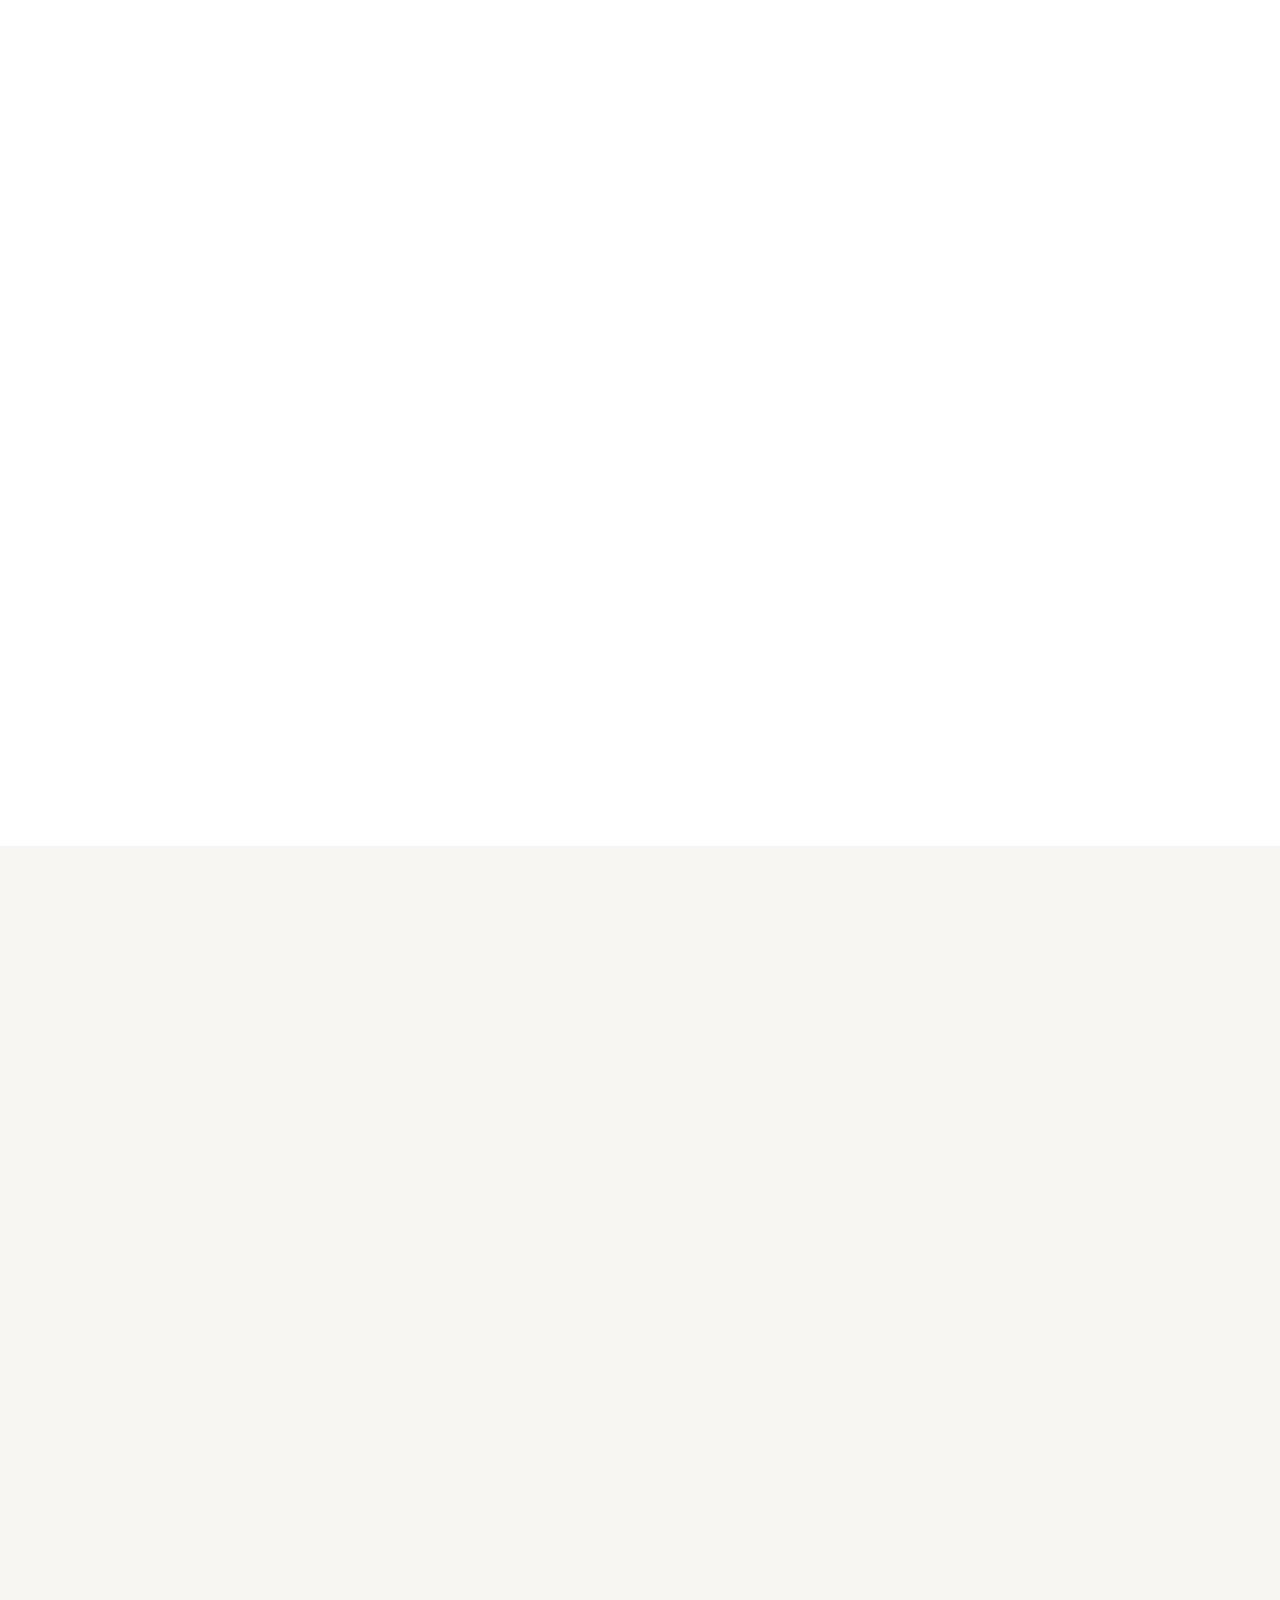
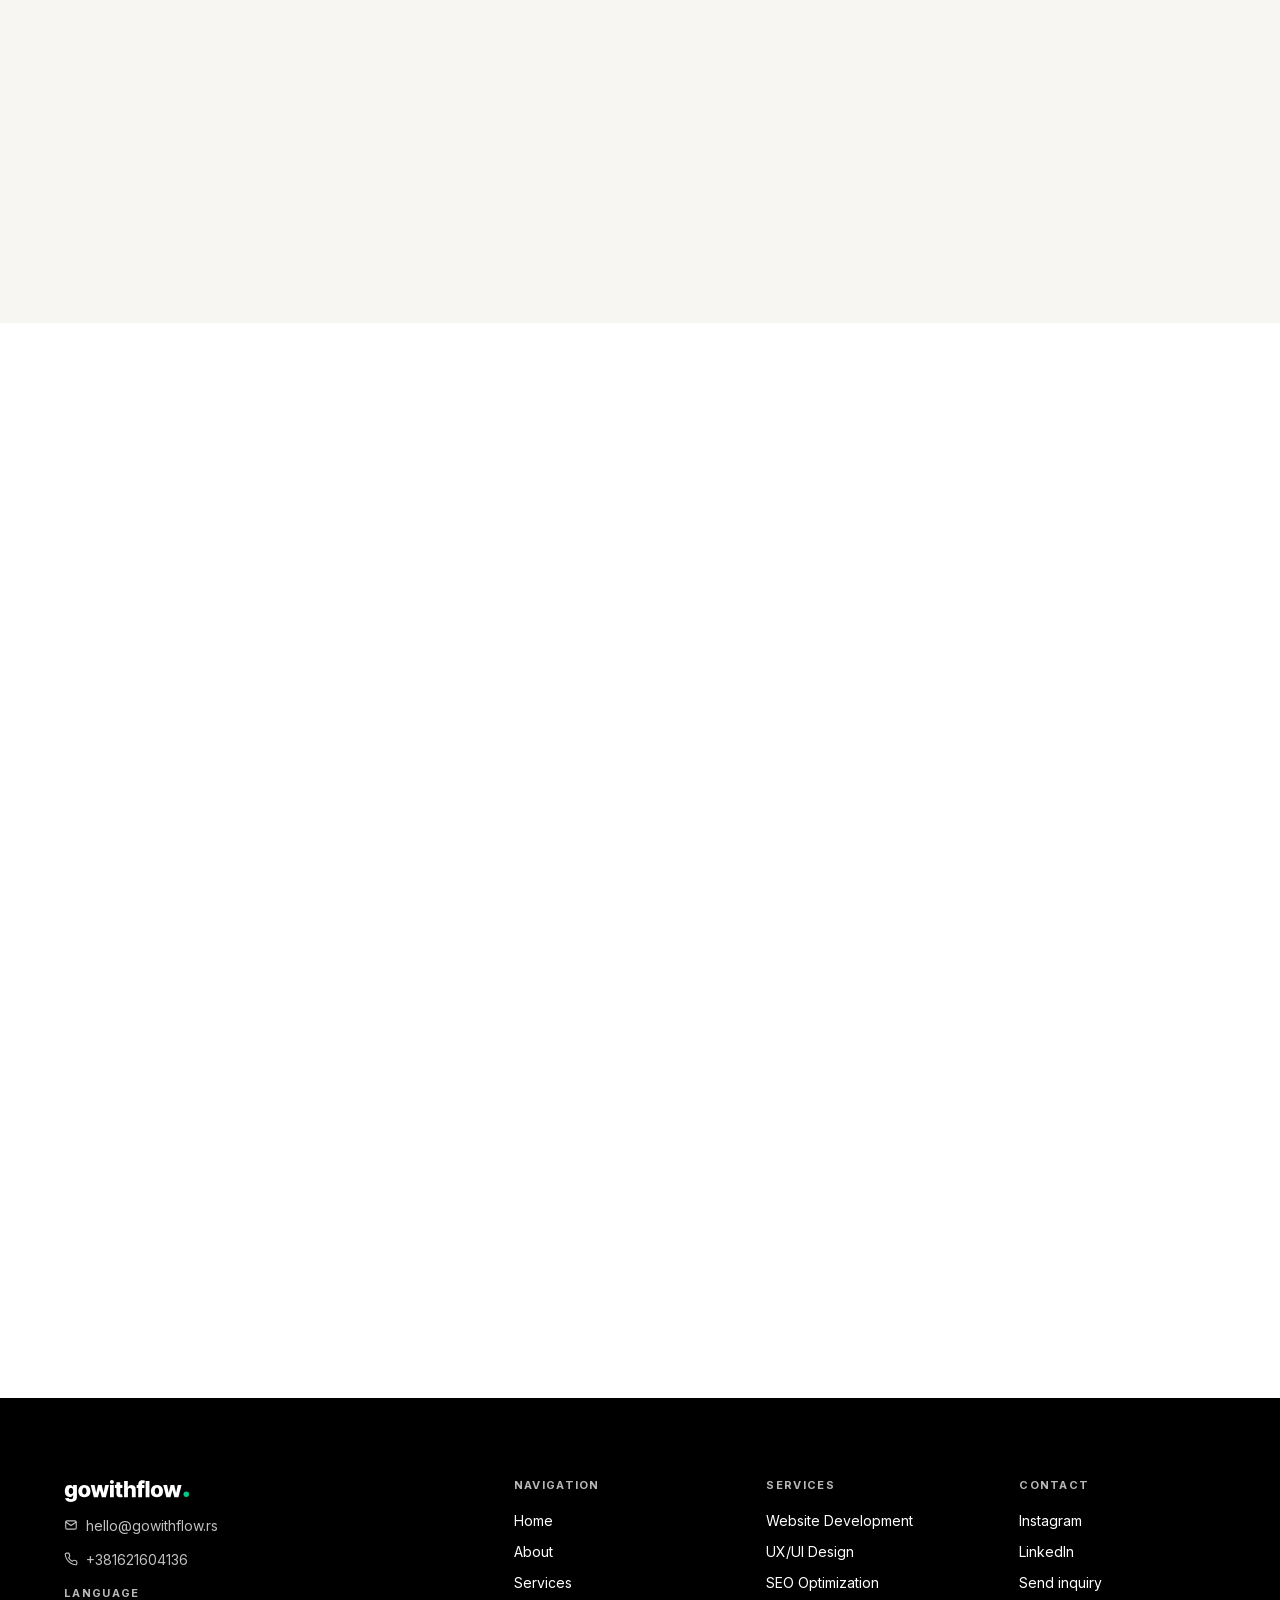
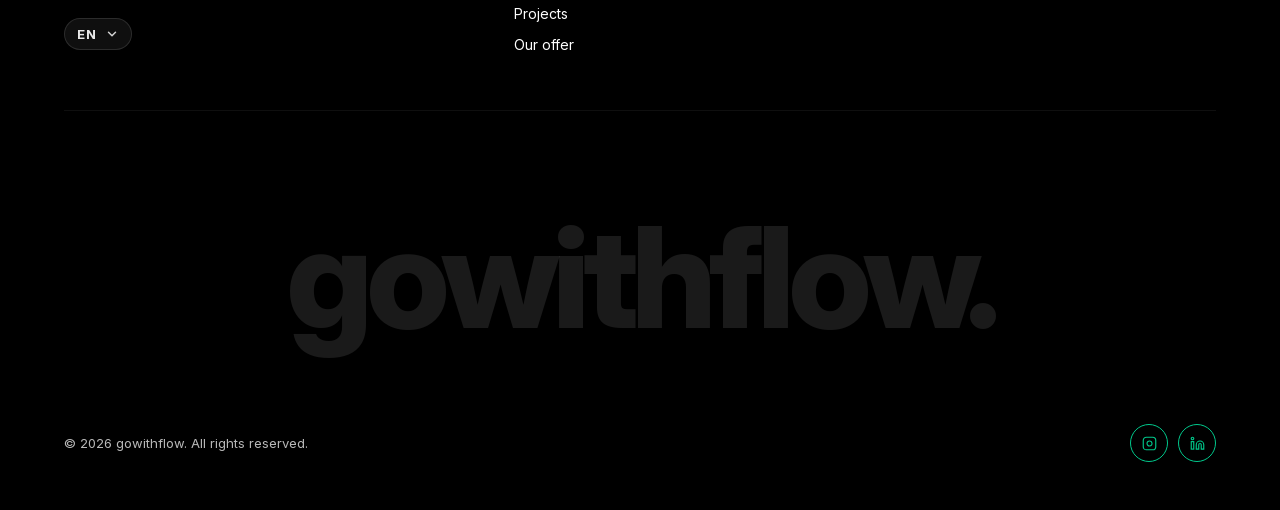
==== commit 8ad48c60: "refactor: Replace text logos with image logos on contact and index pages for improved visual consist" ====
--- a/en/index.html
+++ b/en/index.html
@@ -35,7 +35,9 @@
 		<!-- FLOATING PILL NAV -->
 		<div class="nav-wrap">
 			<nav id="nav">
-				<a href="#hero" class="nav-logo">gowithflow<span>.</span></a>
+				<a href="#hero" class="nav-logo">
+					<img src="../assets/logo-black.svg" alt="gowithflow" class="nav-logo-img" />
+				</a>
 				<button class="nav-toggle" id="nav-toggle" aria-label="Open menu" aria-expanded="false"
 						aria-controls="nav-links">
 					<span></span><span></span><span></span>
@@ -1154,7 +1156,9 @@
 		<footer class="site-footer">
 			<div class="foot-top">
 				<div>
-					<a href="#hero" class="fl-logo">gowithflow<span>.</span></a>
+					<a href="#hero" class="fl-logo">
+						<img src="../assets/logo-white.svg" alt="gowithflow" class="fl-logo-img" />
+					</a>
 					<p class="fl-mail">
 						<a href="mailto:hello@gowithflow.rs">
 							<svg viewBox="0 0 24 24" aria-hidden="true">
--- a/assets/css/main.css
+++ b/assets/css/main.css
@@ -193,6 +193,12 @@
 	white-space: nowrap;
 }
 
+.nav-logo-img {
+	display: block;
+	height: 20px;
+	width: auto;
+}
+
 .nav-logo span {
 	color: var(--green);
 	font-style: normal;
@@ -3202,6 +3208,12 @@
 	margin-bottom: 14px;
 }
 
+.fl-logo-img {
+	display: block;
+	height: 24px;
+	width: auto;
+}
+
 .fl-logo span {
 	color: var(--green);
 	font-style: normal;
@@ -4633,6 +4645,10 @@
 	.nav-logo {
 		font-size: 14px;
 		font-weight: 800;
+	}
+
+	.nav-logo-img {
+		height: 18px;
 	}
 
 	.nav-toggle {
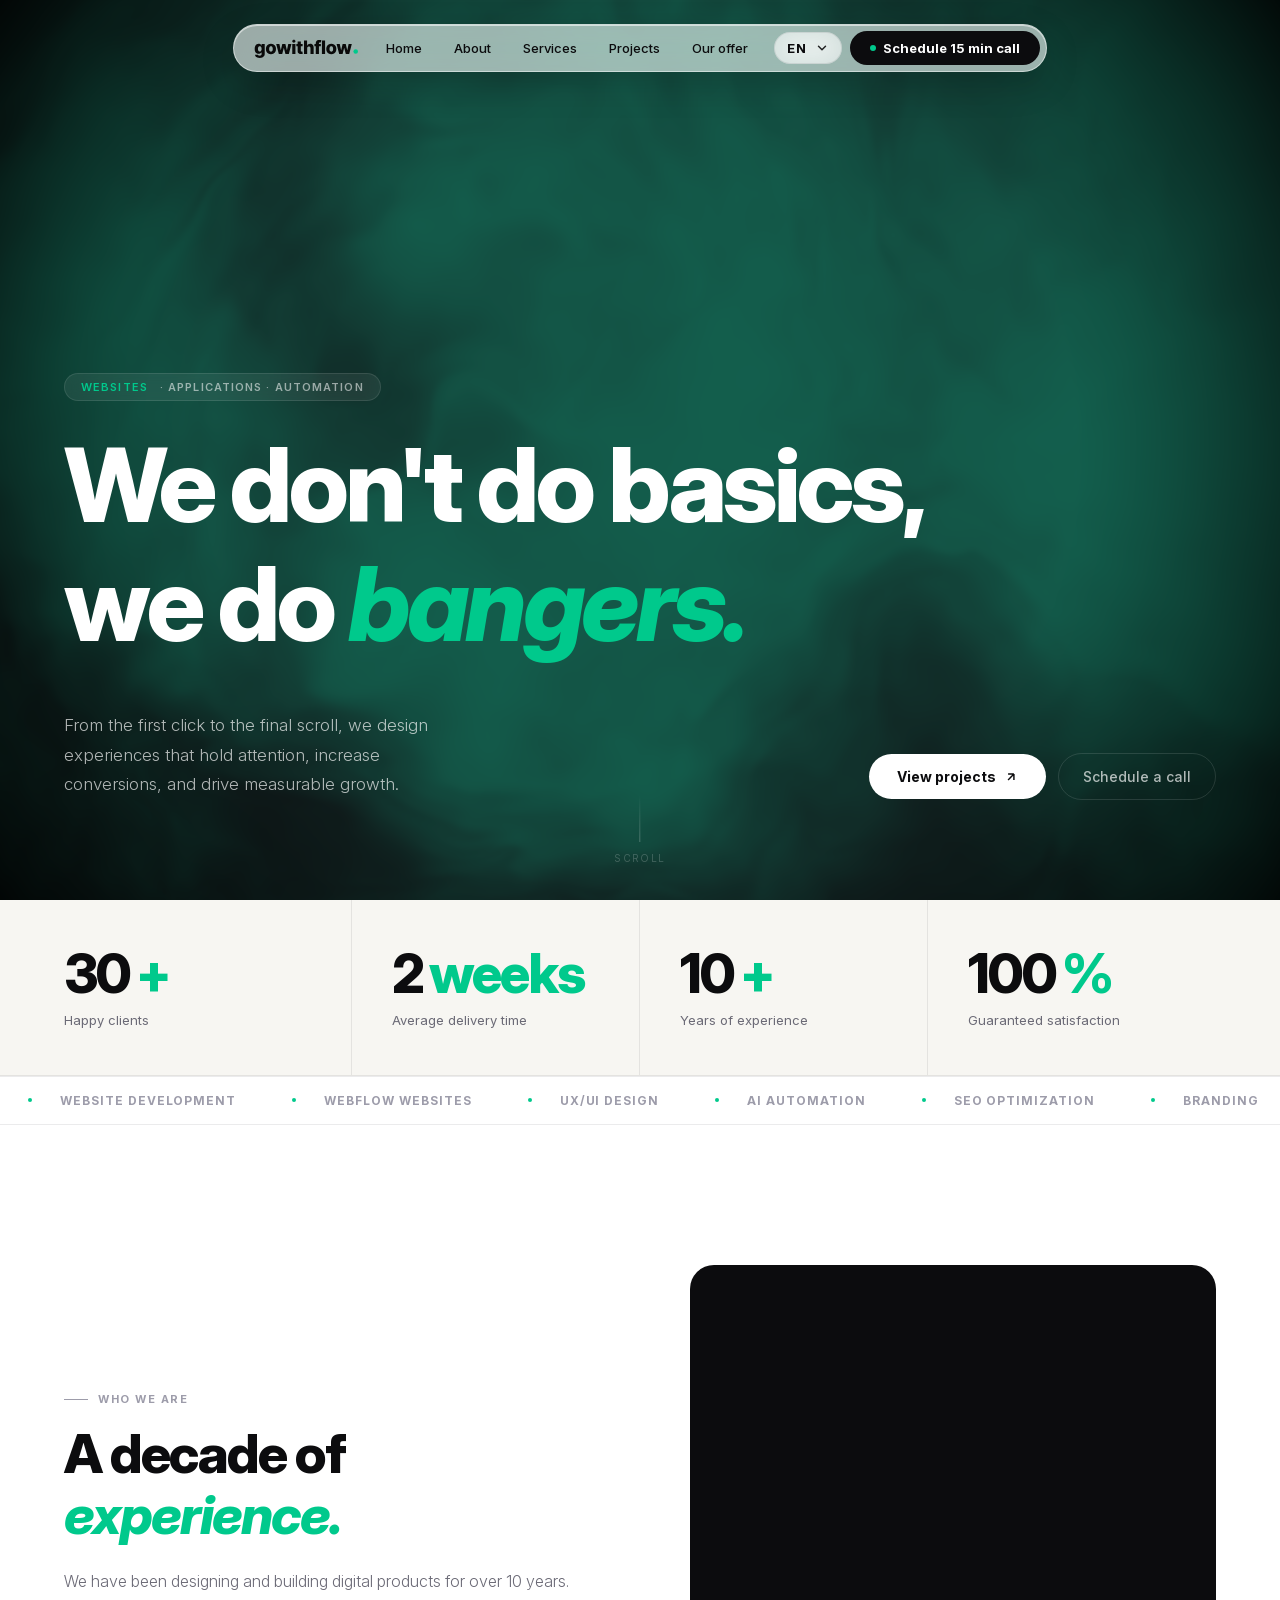
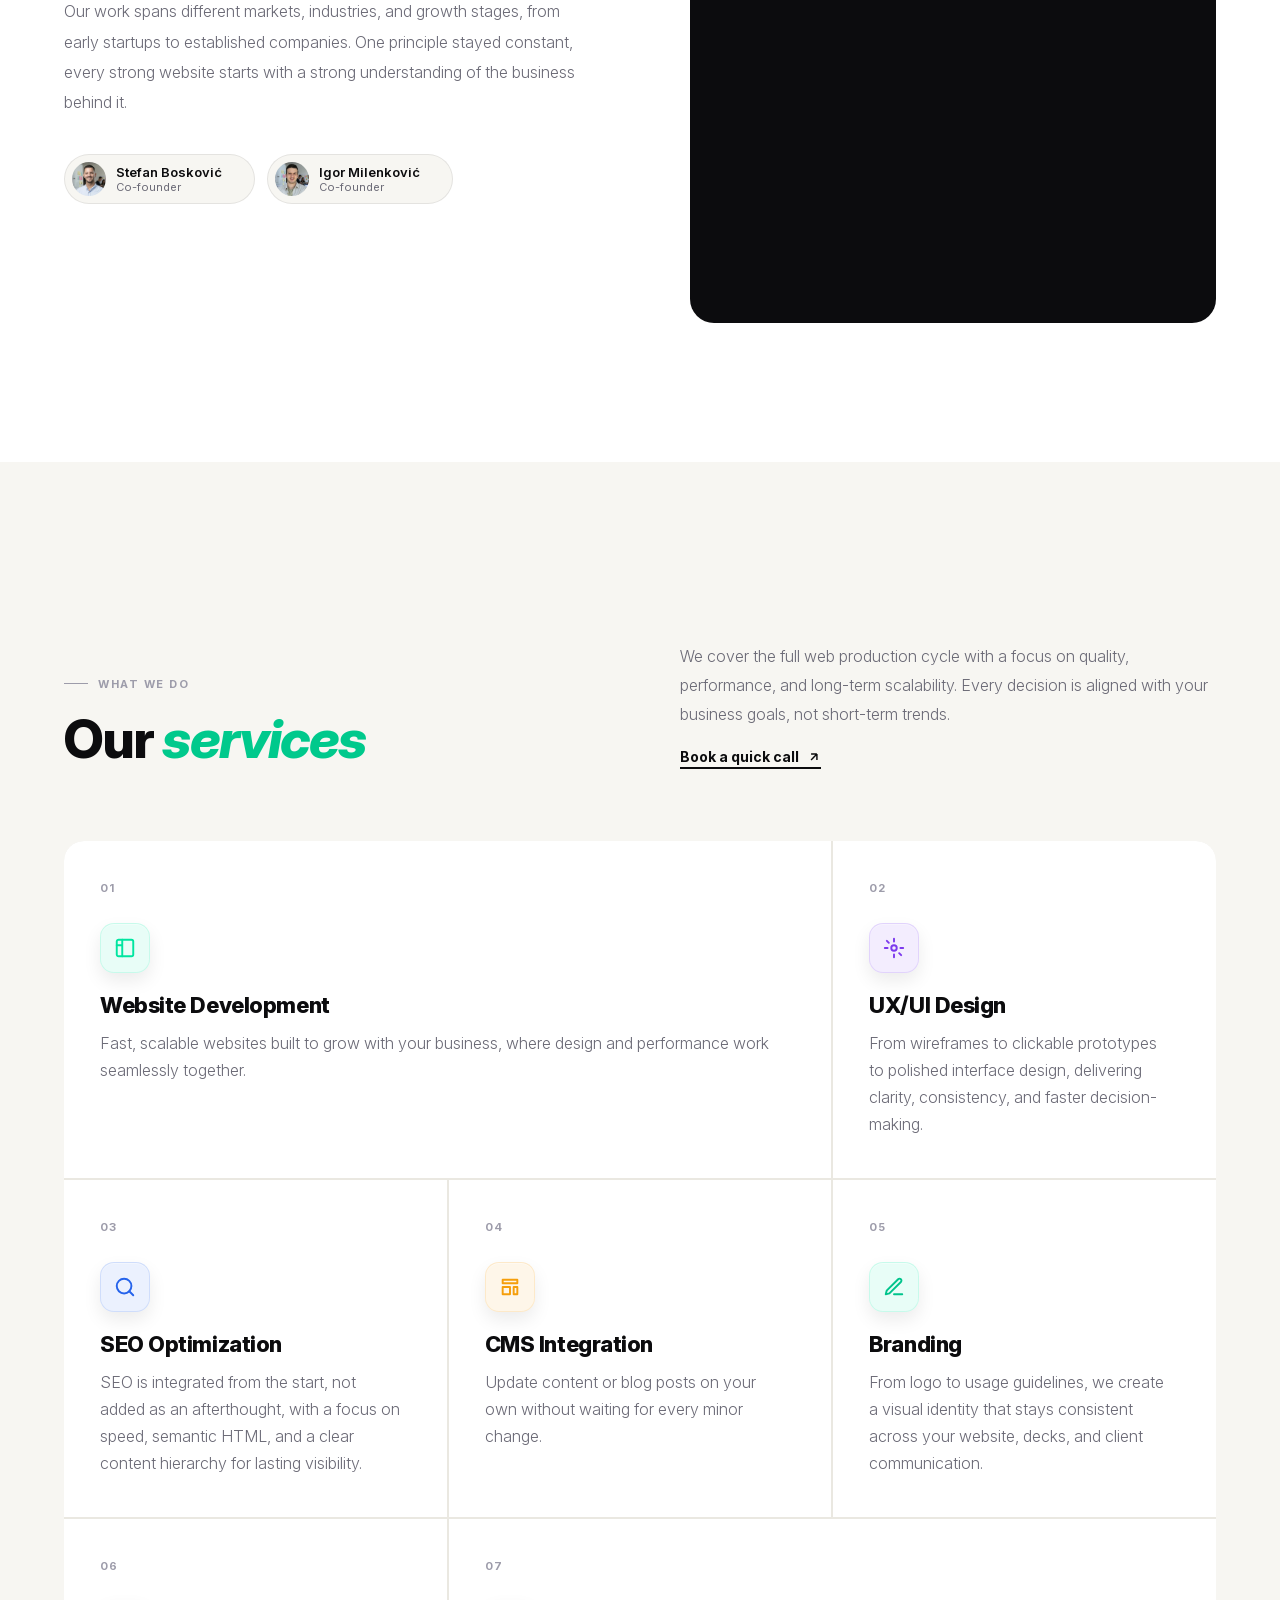
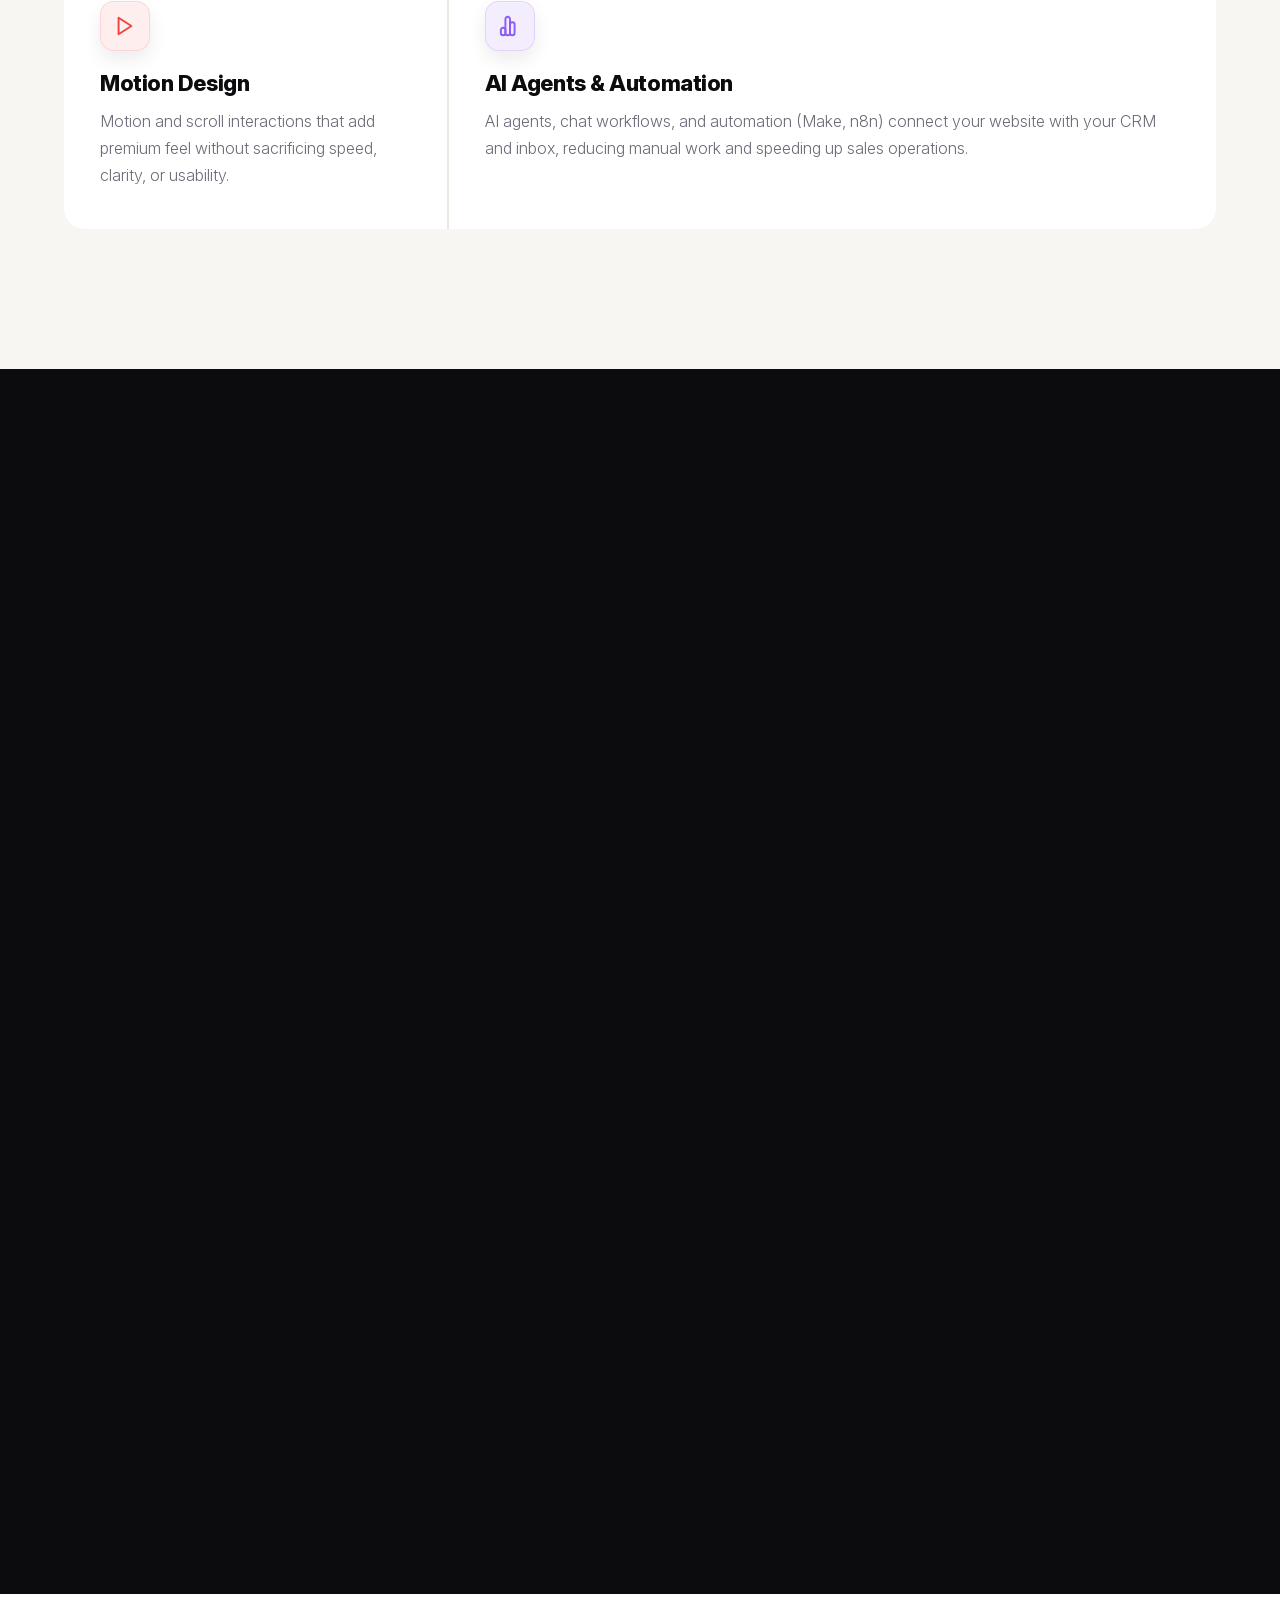
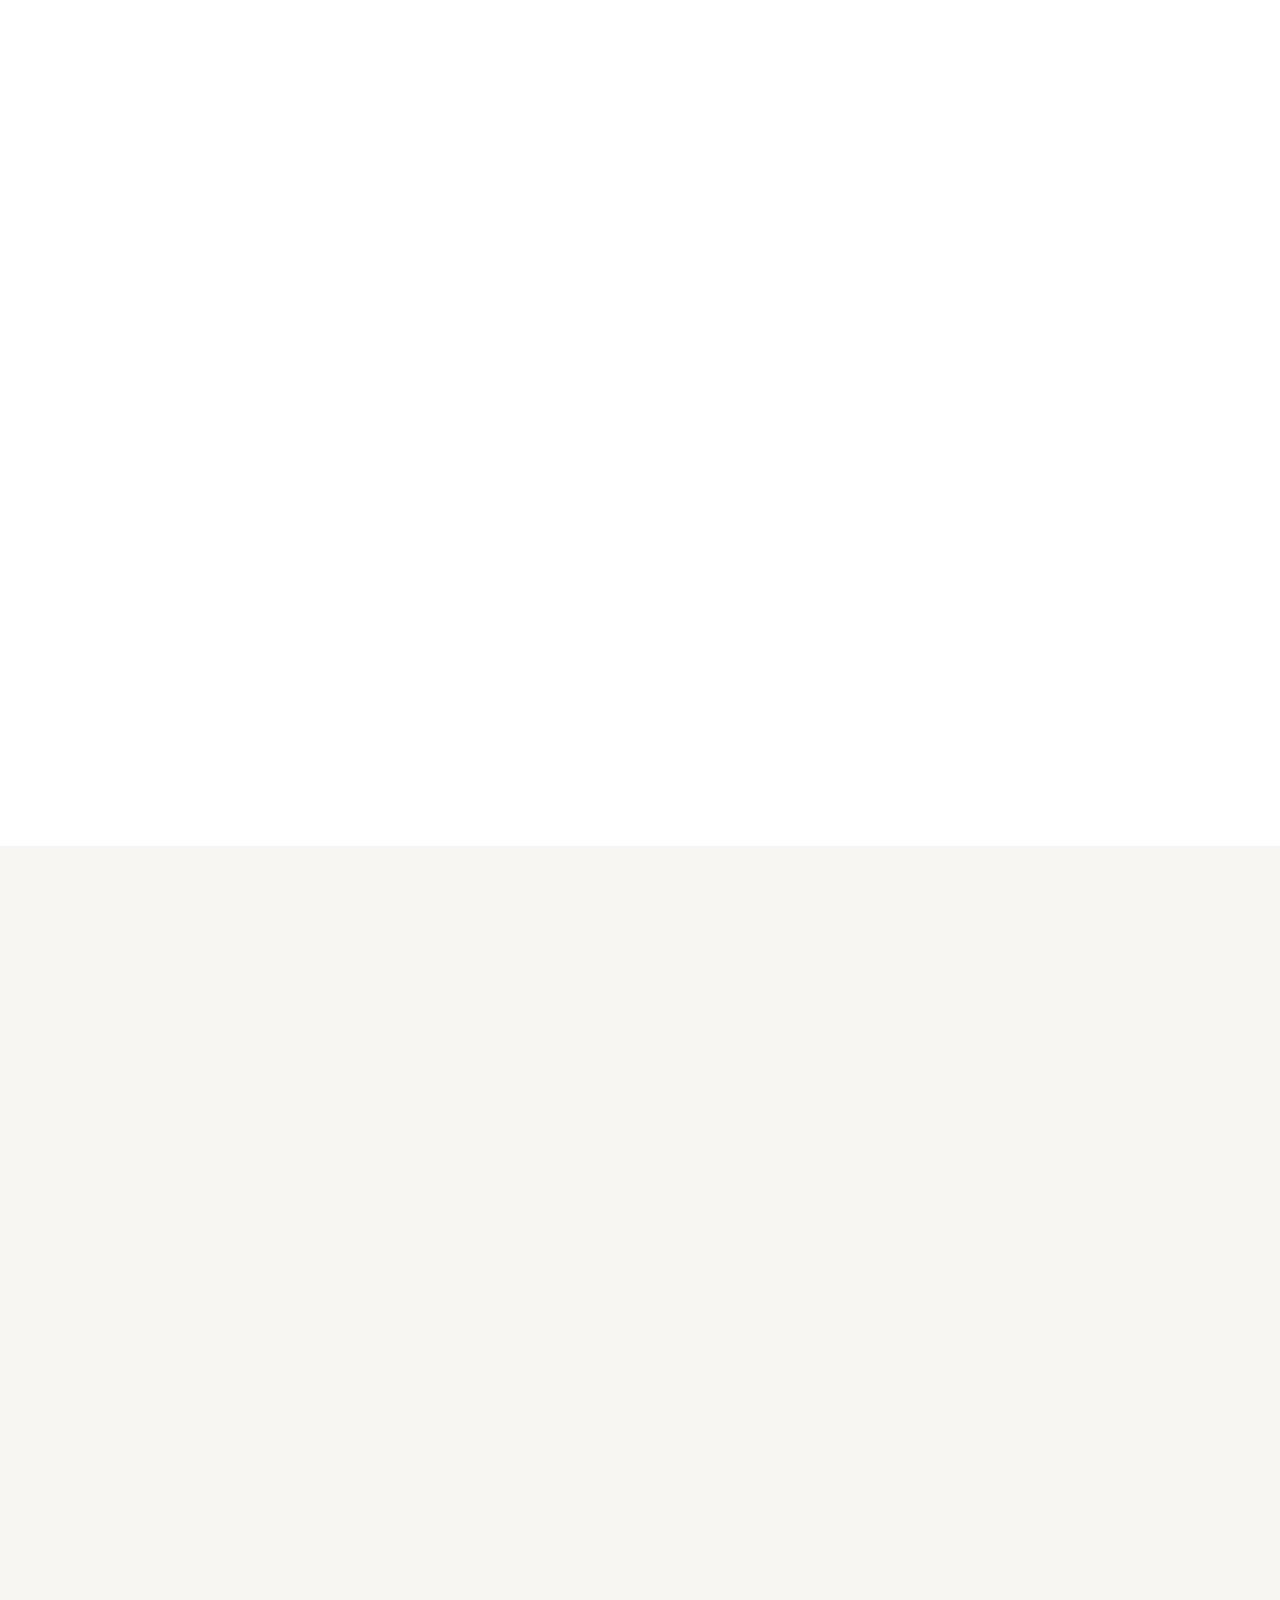
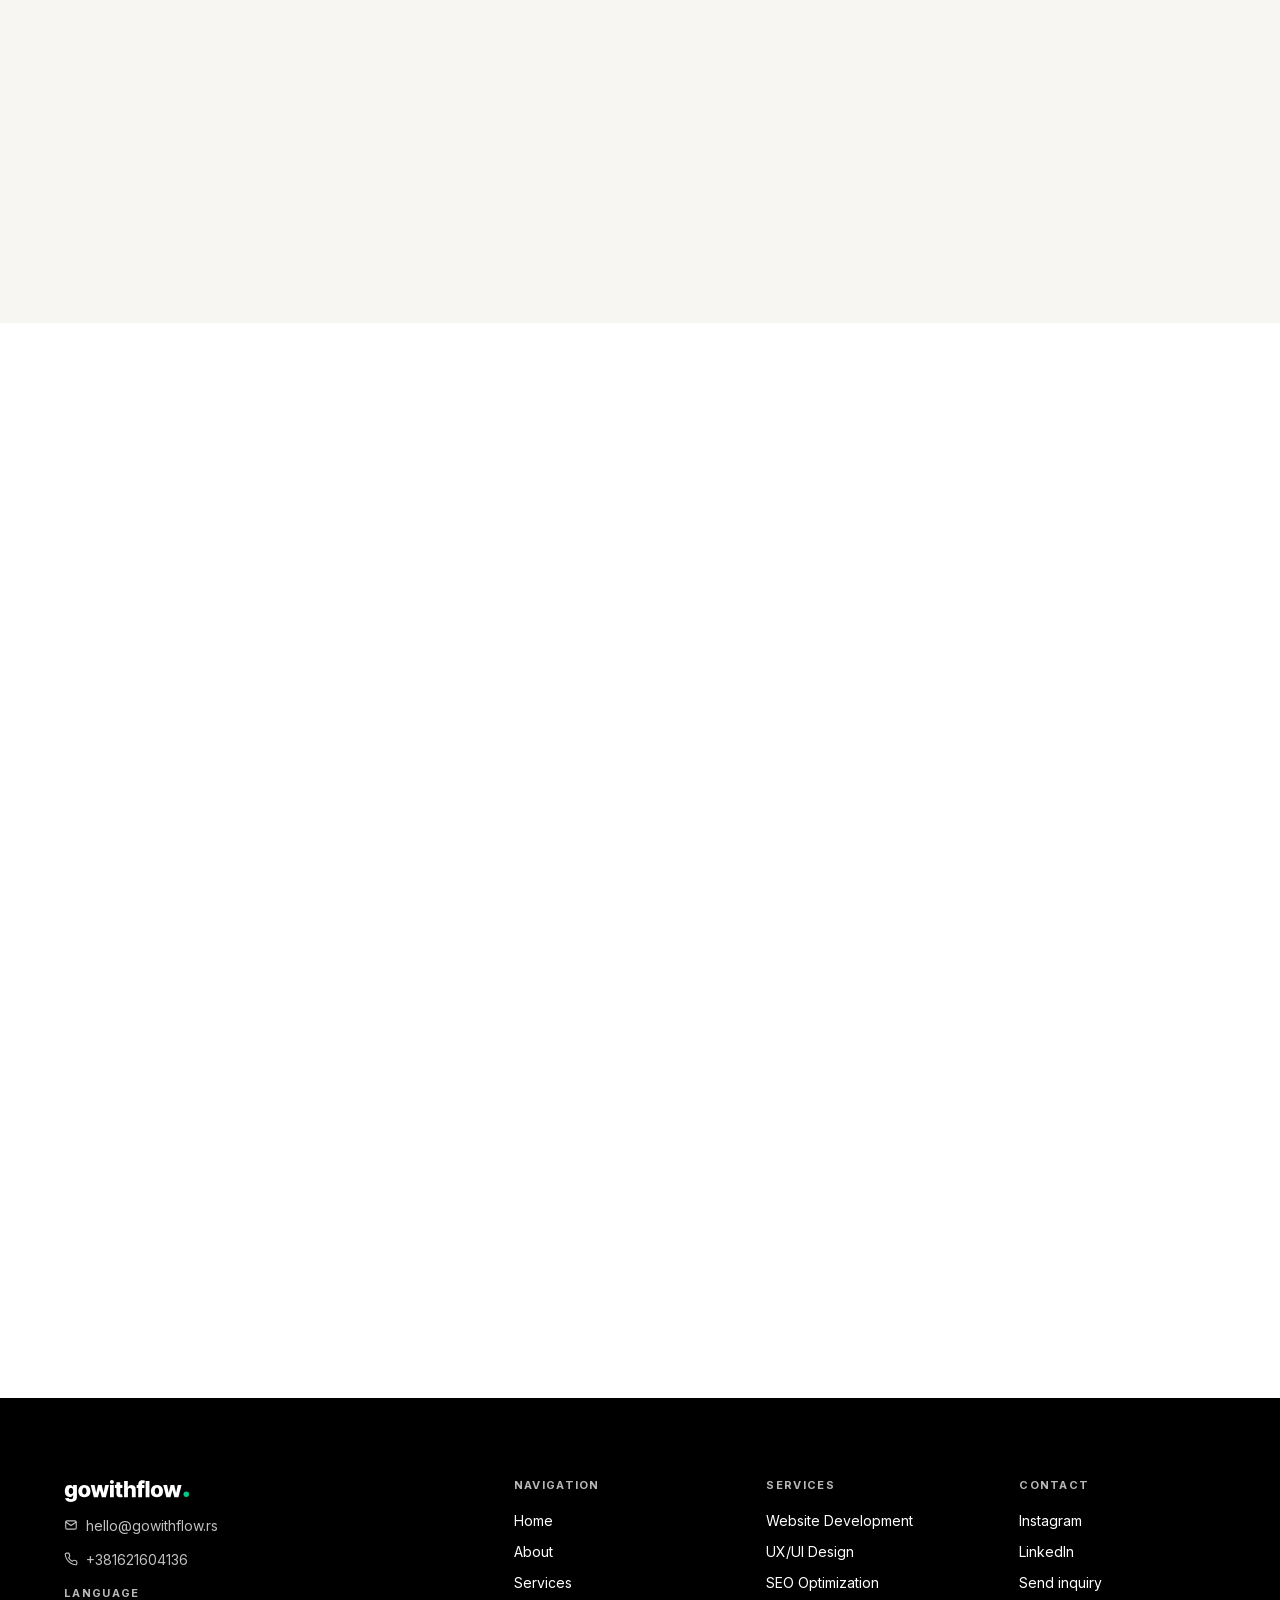
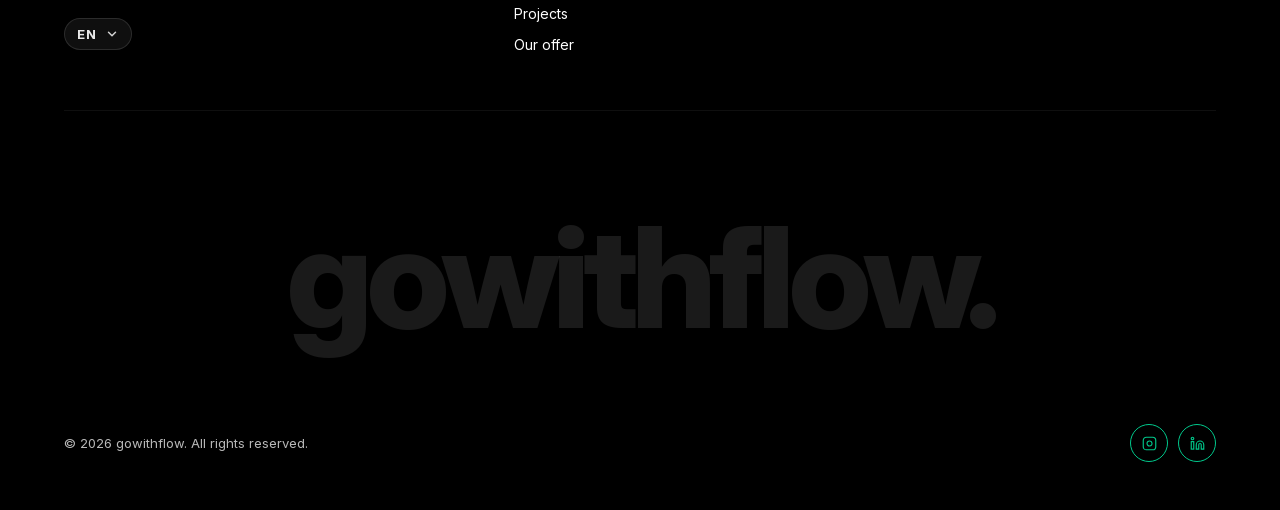
==== commit 56903868: "refactor: Update meta tags and titles across contact and index pages for improved SEO and social med" ====
--- a/en/index.html
+++ b/en/index.html
@@ -13,6 +13,14 @@
 		<meta property="og:description"
 			  content="Conversion-focused websites, custom applications, and practical automation. We design and build digital products that look sharp, load fast, and support business growth." />
 		<meta property="og:type" content="website" />
+		<meta property="og:image" content="https://gowithflow.rs/assets/og-image.png" />
+		<meta property="og:image:width" content="400" />
+		<meta property="og:image:height" content="400" />
+		<meta property="og:image:alt" content="gowithflow" />
+		<meta name="twitter:card" content="summary_large_image" />
+		<meta name="twitter:image" content="https://gowithflow.rs/assets/og-image.png" />
+		<link rel="icon" href="../assets/og-image.png" type="image/png" />
+		<link rel="apple-touch-icon" href="../assets/og-image.png" />
 		<!-- Self-hosted Inter variable font (no render-blocking Google Fonts) -->
 		<link rel="preload" href="../assets/fonts/InterVariable.woff2" as="font" type="font/woff2" crossorigin />
 		<link rel="preload" href="../assets/fonts/InterVariable-Italic.woff2" as="font" type="font/woff2" crossorigin />
